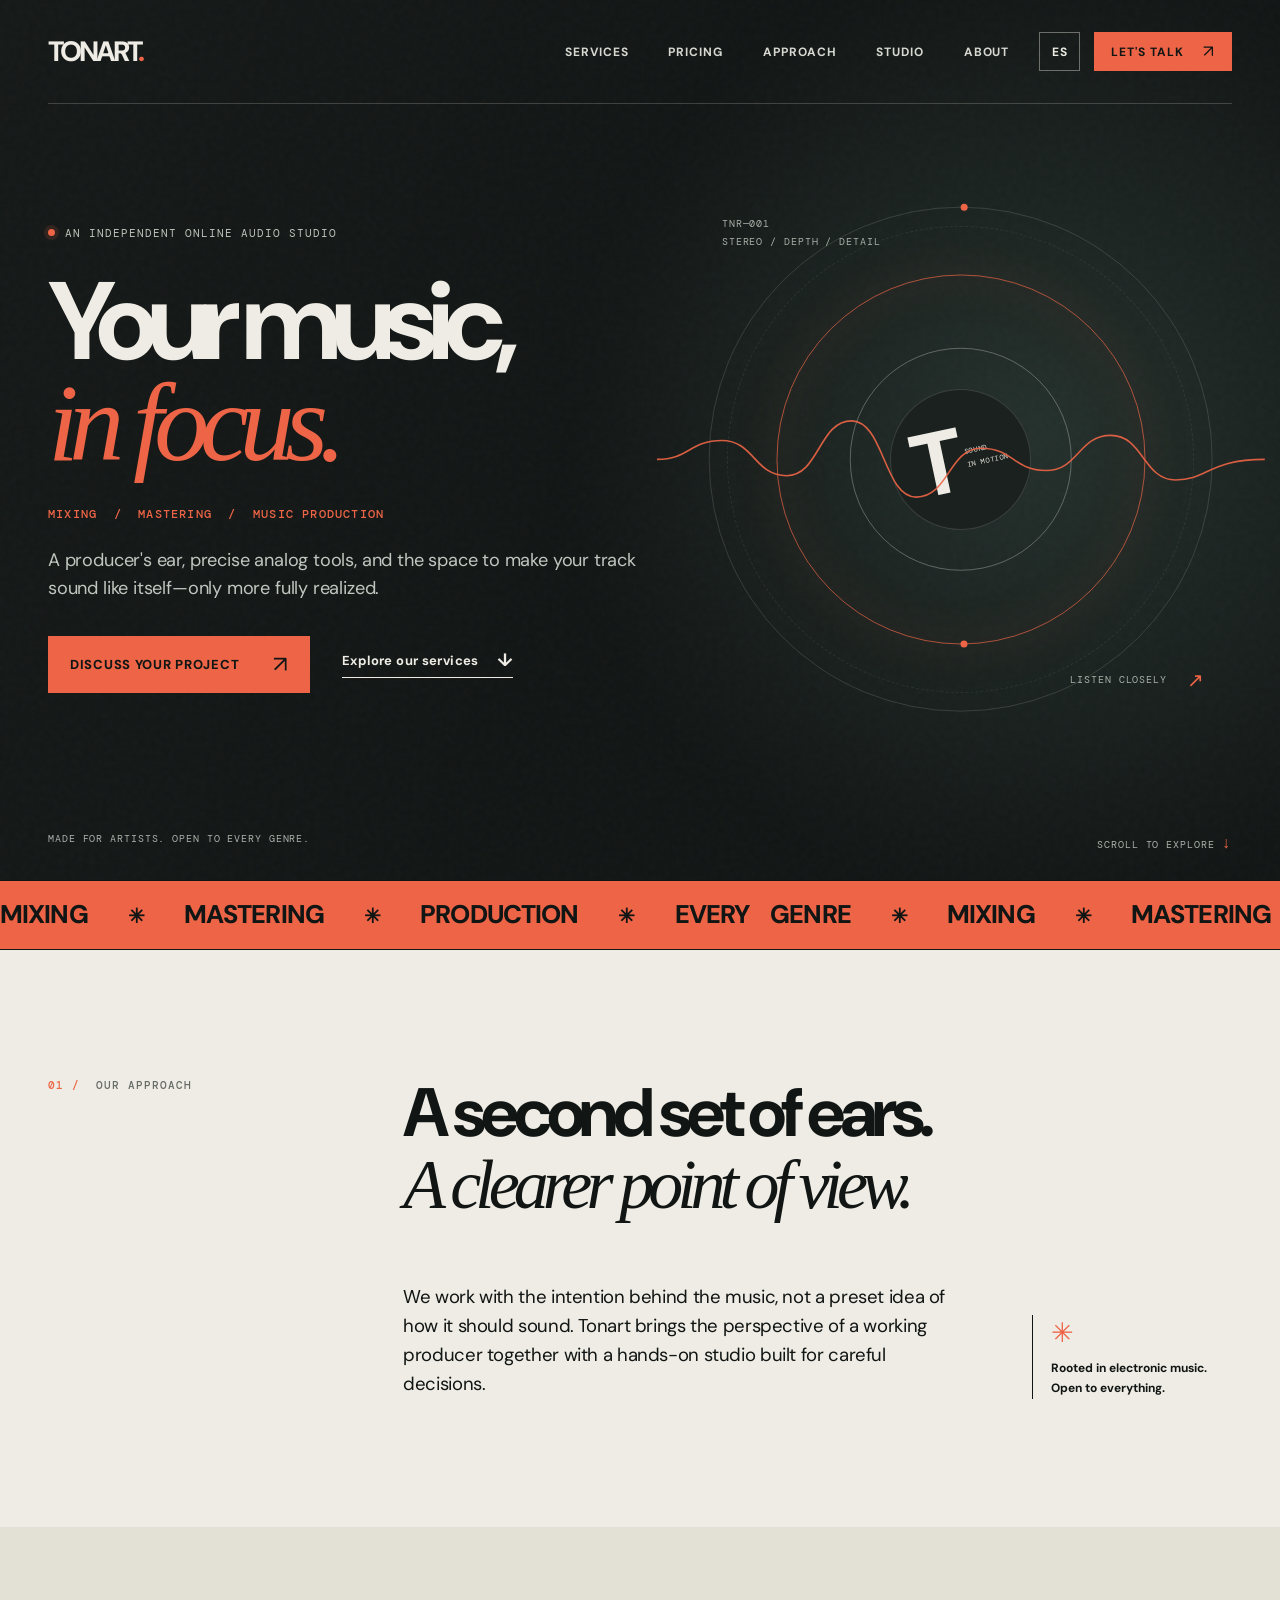
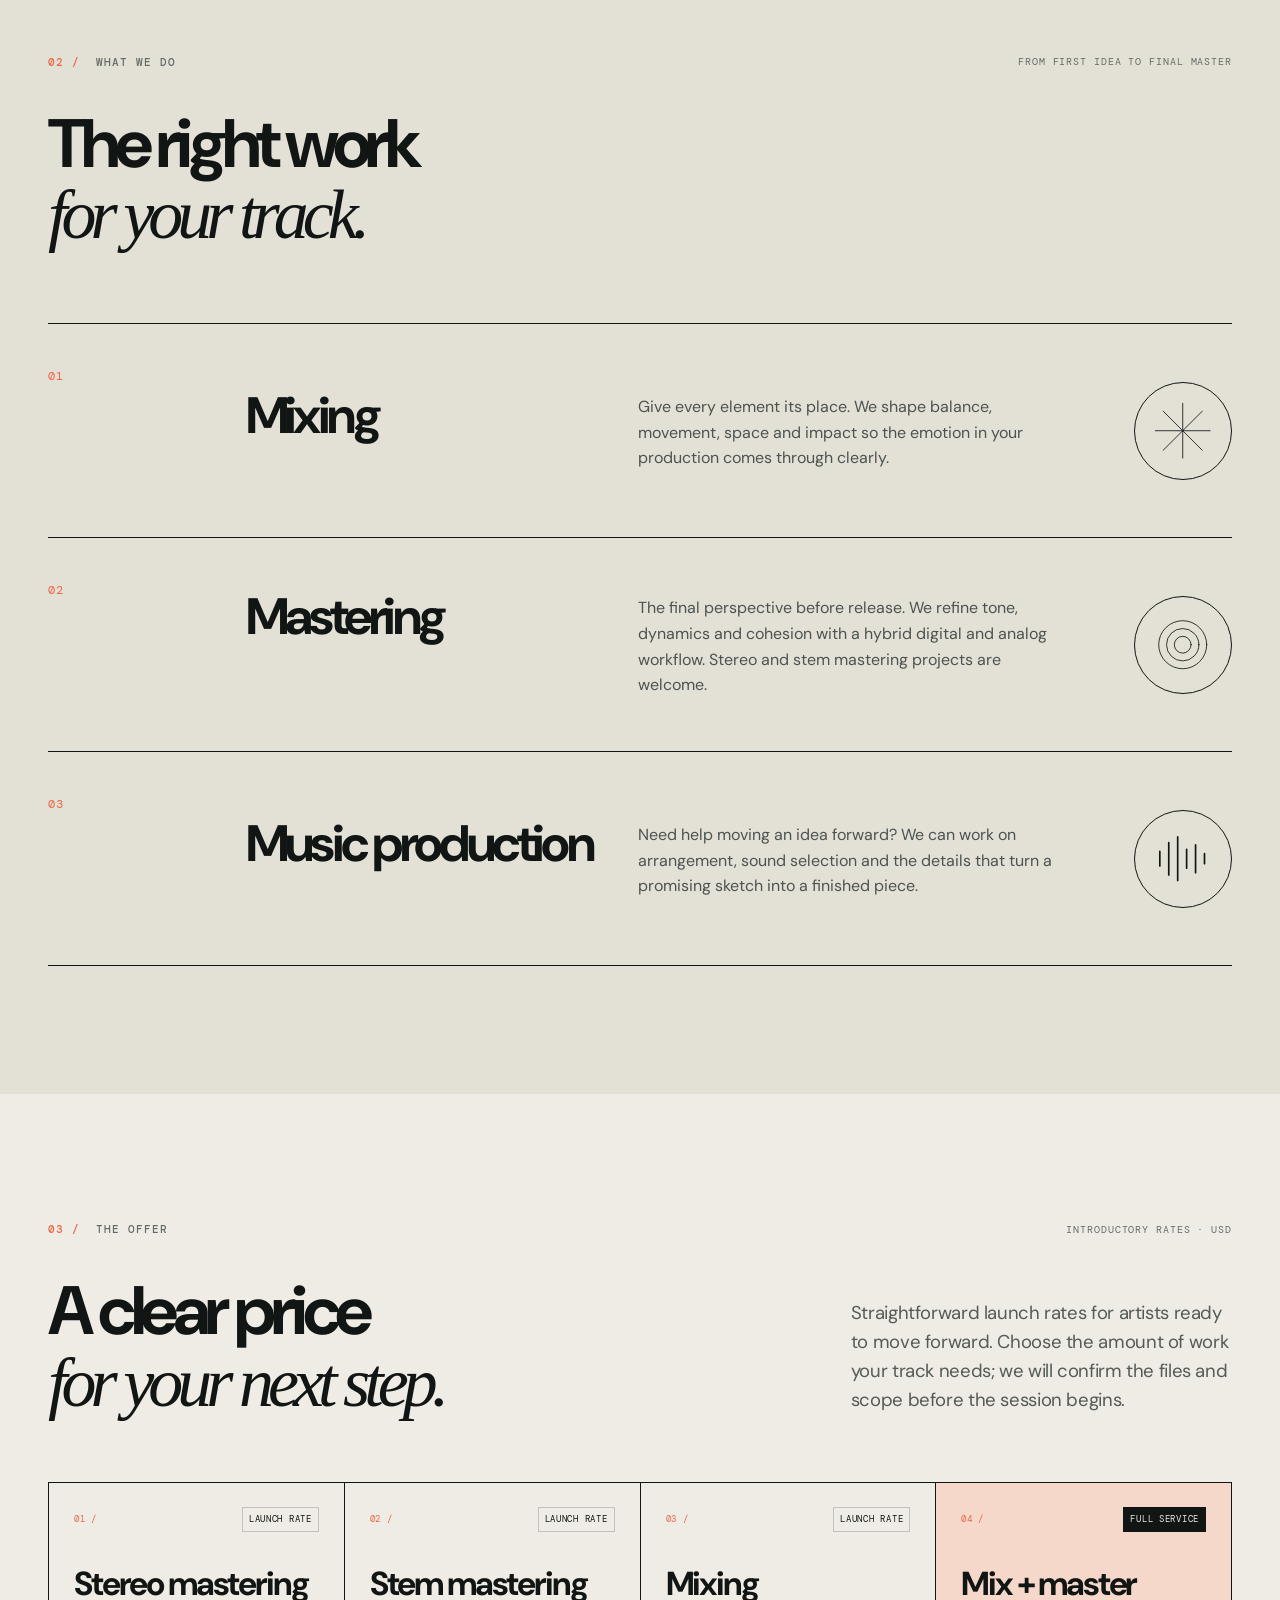
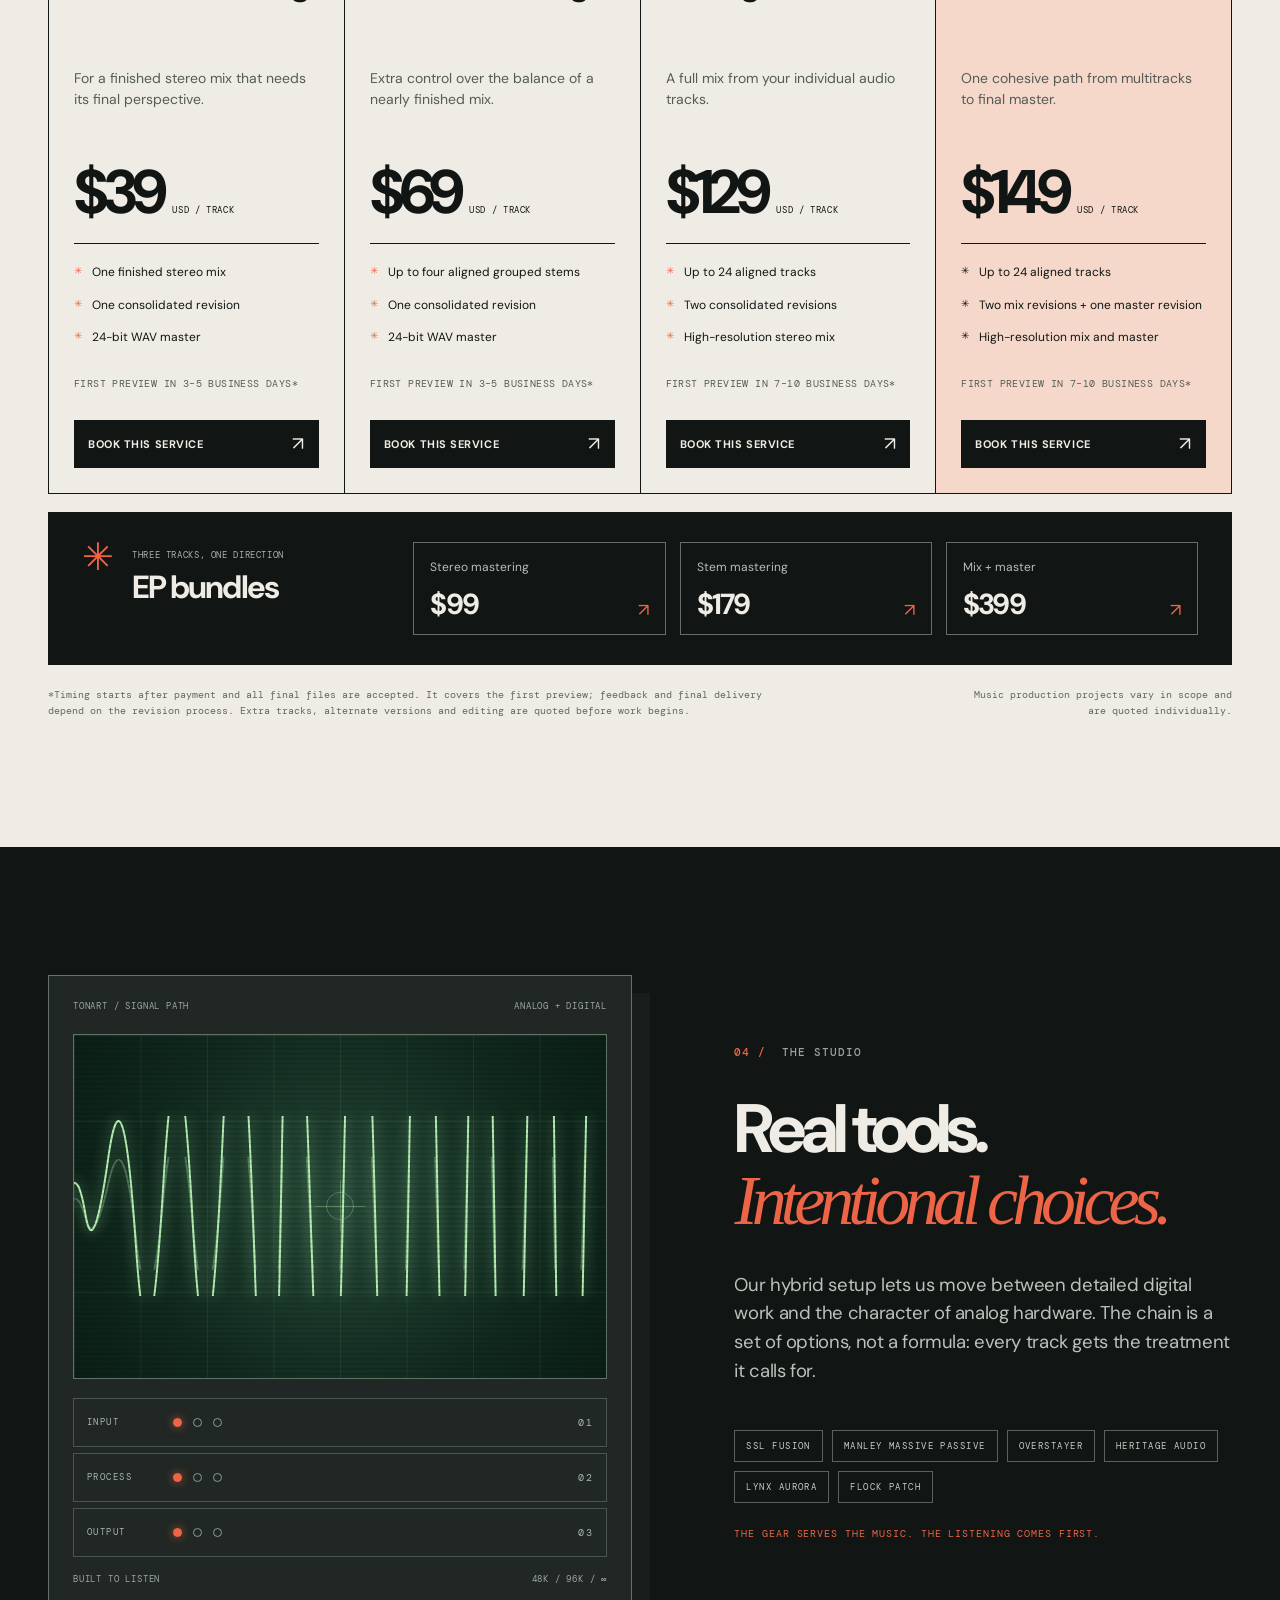
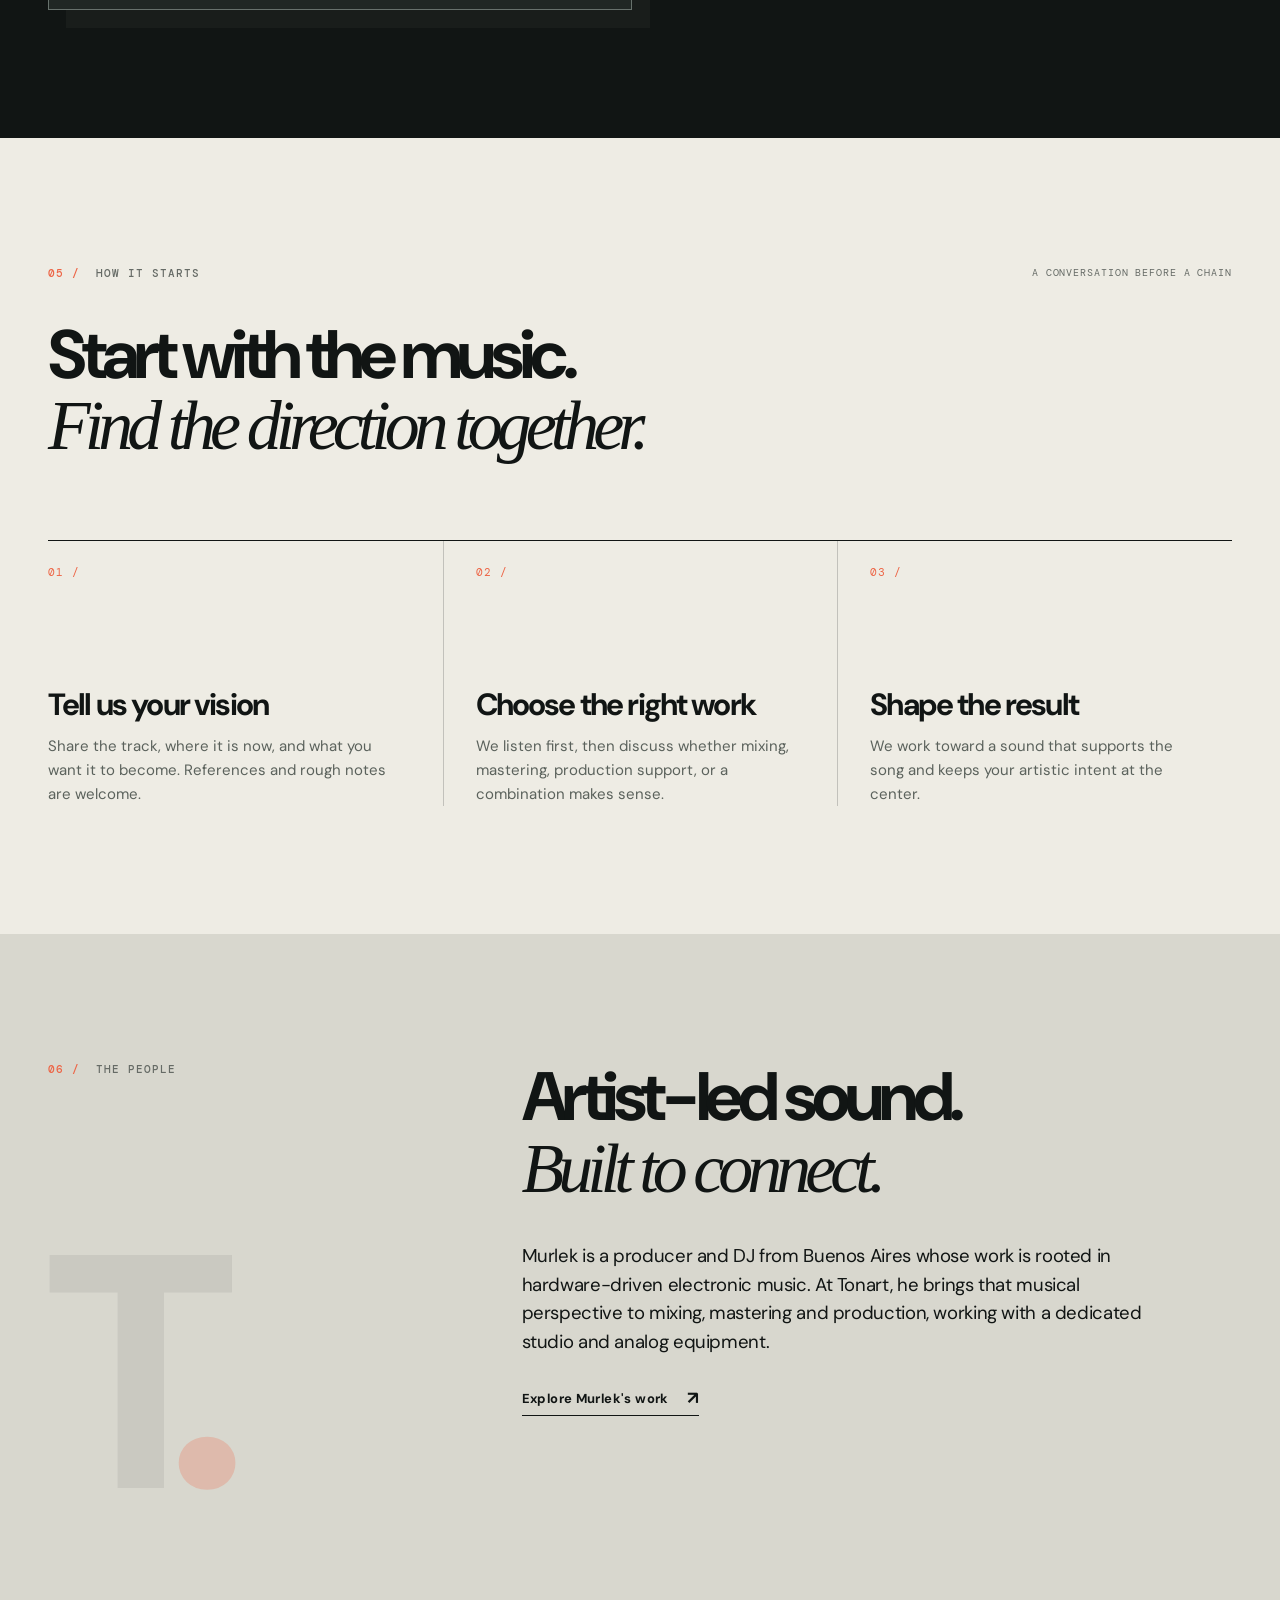
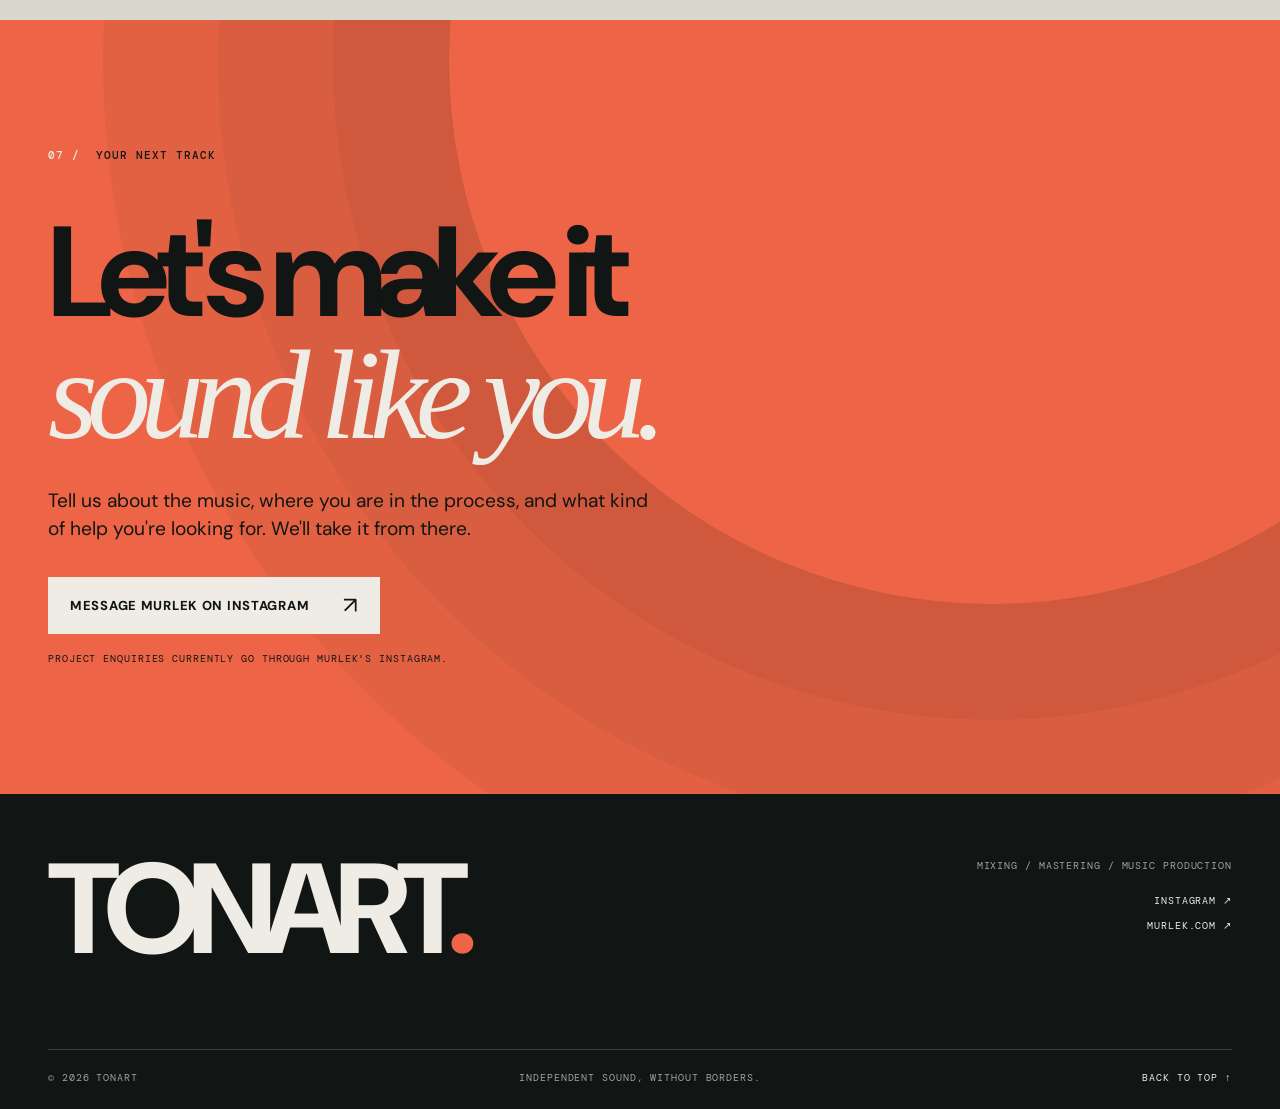
==== index.html @ 24a382a4 "Draft launch pricing and project booking flow" ====
<!doctype html>
<html lang="en">
  <head>
    <meta charset="utf-8" />
    <meta name="viewport" content="width=device-width, initial-scale=1" />
    <meta name="theme-color" content="#111514" />
    <meta name="description" content="Tonart is an online studio for mixing, mastering and music production. Artist-led listening, a carefully chosen analog signal chain, and room for every genre." />
    <meta property="og:type" content="website" />
    <meta property="og:title" content="Tonart — Mixing, Mastering & Music Production" />
    <meta property="og:description" content="An online studio for music in every form. Mixing, mastering and production with a producer's ear and real analog tools." />
    <meta property="og:image" content="https://0xsl0th.github.io/tonart/assets/tonart-social.png" />
    <meta property="og:url" content="https://0xsl0th.github.io/tonart/" />
    <meta name="twitter:card" content="summary_large_image" />
    <link rel="canonical" href="https://0xsl0th.github.io/tonart/" />
    <link rel="icon" type="image/svg+xml" href="assets/favicon.svg" />
    <link rel="stylesheet" href="styles.css" />
    <script src="app.js" defer></script>
    <title>Tonart — Mixing, Mastering & Music Production</title>
  </head>
  <body>
    <a class="skip-link" href="#main" data-i18n="skip">Skip to content</a>

    <header class="site-header" id="top">
      <div class="header-inner shell">
        <a class="wordmark" href="#top" aria-label="Tonart home">TONART<span class="wordmark-dot">.</span></a>
        <nav class="site-nav" id="site-nav" aria-label="Primary navigation">
          <a href="#services" data-i18n="navServices">Services</a>
          <a href="#pricing" data-i18n="navPricing">Pricing</a>
          <a href="#approach" data-i18n="navApproach">Approach</a>
          <a href="#studio" data-i18n="navStudio">Studio</a>
          <a href="#about" data-i18n="navAbout">About</a>
        </nav>
        <div class="header-actions">
          <button class="language-toggle" id="language-toggle" type="button" aria-label="Cambiar a español">ES</button>
          <a class="header-contact" href="#contact" data-i18n="navContact">Let's talk <span aria-hidden="true">↗</span></a>
          <button class="menu-toggle" id="menu-toggle" type="button" aria-expanded="false" aria-controls="site-nav" aria-label="Open menu">
            <span></span><span></span>
          </button>
        </div>
      </div>
    </header>

    <main id="main">
      <section class="hero" aria-labelledby="hero-title">
        <div class="hero-grain" aria-hidden="true"></div>
        <div class="shell hero-layout">
          <div class="hero-copy">
            <div class="eyebrow hero-eyebrow"><span class="pulse-dot"></span><span data-i18n="heroEyebrow">An independent online audio studio</span></div>
            <h1 id="hero-title"><span data-i18n="heroTitle1">Your music,</span><br /><em data-i18n="heroTitle2">in focus.</em></h1>
            <p class="hero-service-line" data-i18n="heroServiceLine">MIXING&nbsp; / &nbsp;MASTERING&nbsp; / &nbsp;MUSIC PRODUCTION</p>
            <p class="hero-lede" data-i18n="heroLede">A producer's ear, precise analog tools, and the space to make your track sound like itself—only more fully realized.</p>
            <div class="hero-buttons">
              <a class="button button-bright" href="#contact"><span data-i18n="heroCta">Discuss your project</span><span aria-hidden="true">↗</span></a>
              <a class="text-link light" href="#services"><span data-i18n="heroSecondary">Explore our services</span><span aria-hidden="true">↓</span></a>
            </div>
          </div>
          <div class="hero-art" aria-hidden="true">
            <div class="art-meta art-meta-top">TNR—001<br />STEREO / DEPTH / DETAIL</div>
            <div class="orbit orbit-outer"></div>
            <div class="orbit orbit-mid"></div>
            <div class="orbit orbit-inner"></div>
            <div class="art-center"><span class="art-monogram">T</span><span class="art-center-label">SOUND<br />IN MOTION</span></div>
            <svg class="wave-line" viewBox="0 0 600 190" preserveAspectRatio="none" role="presentation">
              <path d="M0 95 C32 95 32 73 64 73 S96 114 128 114 S160 50 192 50 S224 139 256 139 S288 82 320 82 S352 108 384 108 S416 67 448 67 S480 119 512 119 S544 95 600 95" />
            </svg>
            <div class="art-meta art-meta-bottom">LISTEN CLOSELY <span>↗</span></div>
          </div>
        </div>
        <div class="hero-bottom shell"><span data-i18n="heroBottomLeft">Made for artists. Open to every genre.</span><span>SCROLL TO EXPLORE <span aria-hidden="true">↓</span></span></div>
      </section>

      <div class="service-ribbon" aria-label="Mixing, mastering and music production">
        <div class="ribbon-track" aria-hidden="true">MIXING <span>✳</span> MASTERING <span>✳</span> PRODUCTION <span>✳</span> EVERY GENRE <span>✳</span> MIXING <span>✳</span> MASTERING <span>✳</span> PRODUCTION <span>✳</span> EVERY GENRE <span>✳</span></div>
      </div>

      <section class="intro section-pad" id="approach" aria-labelledby="intro-title">
        <div class="shell intro-grid">
          <div class="section-kicker"><span class="kicker-number">01 /</span> <span data-i18n="approachKicker">OUR APPROACH</span></div>
          <div>
            <h2 id="intro-title" class="section-heading" data-i18n-html="approachTitle">A second set of ears.<br /><em>A clearer point of view.</em></h2>
            <div class="intro-bottom">
              <p class="section-lede" data-i18n="approachText">We work with the intention behind the music, not a preset idea of how it should sound. Tonart brings the perspective of a working producer together with a hands-on studio built for careful decisions.</p>
              <div class="genre-note"><span class="asterisk">✳</span><p data-i18n="genreNote">Rooted in electronic music.<br />Open to everything.</p></div>
            </div>
          </div>
        </div>
      </section>

      <section class="services section-pad" id="services" aria-labelledby="services-title">
        <div class="shell">
          <div class="section-topline"><div class="section-kicker"><span class="kicker-number">02 /</span> <span data-i18n="servicesKicker">WHAT WE DO</span></div><span class="topline-side" data-i18n="servicesSide">FROM FIRST IDEA TO FINAL MASTER</span></div>
          <h2 id="services-title" class="section-heading" data-i18n-html="servicesTitle">The right work<br /><em>for your track.</em></h2>
          <div class="service-list">
            <article class="service-item">
              <div class="service-index">01</div>
              <div class="service-body"><h3 data-i18n="mixTitle">Mixing</h3><p data-i18n="mixText">Give every element its place. We shape balance, movement, space and impact so the emotion in your production comes through clearly.</p></div>
              <div class="service-mark" aria-hidden="true"><svg viewBox="0 0 110 110"><path d="M6 55h98M55 6v98M20 20l70 70M90 20 20 90"/></svg></div>
            </article>
            <article class="service-item">
              <div class="service-index">02</div>
              <div class="service-body"><h3 data-i18n="masterTitle">Mastering</h3><p data-i18n="masterText">The final perspective before release. We refine tone, dynamics and cohesion with a hybrid digital and analog workflow. Stereo and stem mastering projects are welcome.</p></div>
              <div class="service-mark service-mark-circles" aria-hidden="true"><svg viewBox="0 0 110 110"><circle cx="55" cy="55" r="43"/><circle cx="55" cy="55" r="29"/><circle cx="55" cy="55" r="15"/></svg></div>
            </article>
            <article class="service-item">
              <div class="service-index">03</div>
              <div class="service-body"><h3 data-i18n="productionTitle">Music production</h3><p data-i18n="productionText">Need help moving an idea forward? We can work on arrangement, sound selection and the details that turn a promising sketch into a finished piece.</p></div>
              <div class="service-mark service-mark-bars" aria-hidden="true"><svg viewBox="0 0 110 110"><path d="M14 68V42m16 42V26m16 68V16m16 56V38m16 42V30m16 34V46"/></svg></div>
            </article>
          </div>
        </div>
      </section>

      <section class="pricing section-pad" id="pricing" aria-labelledby="pricing-title">
        <div class="shell">
          <div class="section-topline"><div class="section-kicker"><span class="kicker-number">03 /</span> <span data-i18n="pricingKicker">THE OFFER</span></div><span class="topline-side" data-i18n="pricingSide">INTRODUCTORY RATES · USD</span></div>
          <div class="pricing-intro">
            <h2 id="pricing-title" class="section-heading" data-i18n-html="pricingTitle">A clear price<br /><em>for your next step.</em></h2>
            <p class="section-lede" data-i18n="pricingLede">Straightforward launch rates for artists ready to move forward. Choose the amount of work your track needs; we will confirm the files and scope before the session begins.</p>
          </div>
          <div class="price-grid">
            <article class="price-card">
              <div class="price-card-top"><span class="price-index">01 /</span><span class="price-tag" data-i18n="pricingLaunch">LAUNCH RATE</span></div>
              <h3 data-i18n="priceStereoTitle">Stereo mastering</h3>
              <p class="price-description" data-i18n="priceStereoDesc">For a finished stereo mix that needs its final perspective.</p>
              <div class="price-amount"><span>$39</span><small data-i18n="pricingPerTrack">USD / TRACK</small></div>
              <ul><li data-i18n="priceStereoItem1">One finished stereo mix</li><li data-i18n="priceStereoItem2">One consolidated revision</li><li data-i18n="priceStereoItem3">24-bit WAV master</li></ul>
              <p class="price-timing" data-i18n="pricingMasterTiming">First preview in 3–5 business days*</p>
              <a class="price-button" href="booking.html?service=stereo"><span data-i18n="pricingBook">Book this service</span><span aria-hidden="true">↗</span></a>
            </article>
            <article class="price-card">
              <div class="price-card-top"><span class="price-index">02 /</span><span class="price-tag" data-i18n="pricingLaunch">LAUNCH RATE</span></div>
              <h3 data-i18n="priceStemTitle">Stem mastering</h3>
              <p class="price-description" data-i18n="priceStemDesc">Extra control over the balance of a nearly finished mix.</p>
              <div class="price-amount"><span>$69</span><small data-i18n="pricingPerTrack">USD / TRACK</small></div>
              <ul><li data-i18n="priceStemItem1">Up to four aligned grouped stems</li><li data-i18n="priceStemItem2">One consolidated revision</li><li data-i18n="priceStemItem3">24-bit WAV master</li></ul>
              <p class="price-timing" data-i18n="pricingMasterTiming">First preview in 3–5 business days*</p>
              <a class="price-button" href="booking.html?service=stem"><span data-i18n="pricingBook">Book this service</span><span aria-hidden="true">↗</span></a>
            </article>
            <article class="price-card">
              <div class="price-card-top"><span class="price-index">03 /</span><span class="price-tag" data-i18n="pricingLaunch">LAUNCH RATE</span></div>
              <h3 data-i18n="priceMixTitle">Mixing</h3>
              <p class="price-description" data-i18n="priceMixDesc">A full mix from your individual audio tracks.</p>
              <div class="price-amount"><span>$129</span><small data-i18n="pricingPerTrack">USD / TRACK</small></div>
              <ul><li data-i18n="priceMixItem1">Up to 24 aligned tracks</li><li data-i18n="priceMixItem2">Two consolidated revisions</li><li data-i18n="priceMixItem3">High-resolution stereo mix</li></ul>
              <p class="price-timing" data-i18n="pricingMixTiming">First preview in 7–10 business days*</p>
              <a class="price-button" href="booking.html?service=mix"><span data-i18n="pricingBook">Book this service</span><span aria-hidden="true">↗</span></a>
            </article>
            <article class="price-card price-card-featured">
              <div class="price-card-top"><span class="price-index">04 /</span><span class="price-tag" data-i18n="pricingMostComplete">FULL SERVICE</span></div>
              <h3 data-i18n="priceMixMasterTitle">Mix + master</h3>
              <p class="price-description" data-i18n="priceMixMasterDesc">One cohesive path from multitracks to final master.</p>
              <div class="price-amount"><span>$149</span><small data-i18n="pricingPerTrack">USD / TRACK</small></div>
              <ul><li data-i18n="priceMixMasterItem1">Up to 24 aligned tracks</li><li data-i18n="priceMixMasterItem2">Two mix revisions + one master revision</li><li data-i18n="priceMixMasterItem3">High-resolution mix and master</li></ul>
              <p class="price-timing" data-i18n="pricingMixTiming">First preview in 7–10 business days*</p>
              <a class="price-button" href="booking.html?service=mixmaster"><span data-i18n="pricingBook">Book this service</span><span aria-hidden="true">↗</span></a>
            </article>
          </div>
          <div class="bundle-panel">
            <div class="bundle-heading"><span class="bundle-symbol" aria-hidden="true">✳</span><div><span class="bundle-overline" data-i18n="bundleOverline">THREE TRACKS, ONE DIRECTION</span><h3 data-i18n="bundleTitle">EP bundles</h3></div></div>
            <div class="bundle-options">
              <a href="booking.html?service=ep-stereo"><span data-i18n="bundleStereo">Stereo mastering</span><strong>$99</strong><span aria-hidden="true">↗</span></a>
              <a href="booking.html?service=ep-stem"><span data-i18n="bundleStem">Stem mastering</span><strong>$179</strong><span aria-hidden="true">↗</span></a>
              <a href="booking.html?service=ep-mixmaster"><span data-i18n="bundleMixMaster">Mix + master</span><strong>$399</strong><span aria-hidden="true">↗</span></a>
            </div>
          </div>
          <div class="pricing-footnotes"><p data-i18n="pricingFinePrint">*Timing starts after payment and all final files are accepted. It covers the first preview; feedback and final delivery depend on the revision process. Extra tracks, alternate versions and editing are quoted before work begins.</p><p data-i18n="pricingProductionNote">Music production projects vary in scope and are quoted individually.</p></div>
        </div>
      </section>

      <section class="studio section-pad" id="studio" aria-labelledby="studio-title">
        <div class="shell studio-grid">
          <div class="studio-visual" aria-hidden="true">
            <div class="visual-top"><span>TONART / SIGNAL PATH</span><span>ANALOG + DIGITAL</span></div>
            <div class="signal-display">
              <div class="signal-display-lines"></div>
              <div class="signal-wave signal-wave-a"></div>
              <div class="signal-wave signal-wave-b"></div>
              <div class="signal-crosshair"></div>
            </div>
            <div class="module-stack"><div><span>INPUT</span><i></i><i></i><i></i><b>01</b></div><div><span>PROCESS</span><i></i><i></i><i></i><b>02</b></div><div><span>OUTPUT</span><i></i><i></i><i></i><b>03</b></div></div>
            <div class="visual-bottom"><span>BUILT TO LISTEN</span><span>48K / 96K / ∞</span></div>
          </div>
          <div class="studio-copy">
            <div class="section-kicker"><span class="kicker-number">04 /</span> <span data-i18n="studioKicker">THE STUDIO</span></div>
            <h2 id="studio-title" class="section-heading" data-i18n-html="studioTitle">Real tools.<br /><em>Intentional choices.</em></h2>
            <p class="section-lede" data-i18n="studioText">Our hybrid setup lets us move between detailed digital work and the character of analog hardware. The chain is a set of options, not a formula: every track gets the treatment it calls for.</p>
            <div class="gear-list" aria-label="Studio equipment"><span>SSL FUSION</span><span>MANLEY MASSIVE PASSIVE</span><span>OVERSTAYER</span><span>HERITAGE AUDIO</span><span>LYNX AURORA</span><span>FLOCK PATCH</span></div>
            <p class="studio-footnote" data-i18n="studioFootnote">The gear serves the music. The listening comes first.</p>
          </div>
        </div>
      </section>

      <section class="process section-pad" aria-labelledby="process-title">
        <div class="shell">
          <div class="section-topline"><div class="section-kicker"><span class="kicker-number">05 /</span> <span data-i18n="processKicker">HOW IT STARTS</span></div><span class="topline-side" data-i18n="processSide">A CONVERSATION BEFORE A CHAIN</span></div>
          <h2 id="process-title" class="section-heading" data-i18n-html="processTitle">Start with the music.<br /><em>Find the direction together.</em></h2>
          <div class="process-grid">
            <div class="process-step"><span class="step-number">01 /</span><h3 data-i18n="step1Title">Tell us your vision</h3><p data-i18n="step1Text">Share the track, where it is now, and what you want it to become. References and rough notes are welcome.</p></div>
            <div class="process-step"><span class="step-number">02 /</span><h3 data-i18n="step2Title">Choose the right work</h3><p data-i18n="step2Text">We listen first, then discuss whether mixing, mastering, production support, or a combination makes sense.</p></div>
            <div class="process-step"><span class="step-number">03 /</span><h3 data-i18n="step3Title">Shape the result</h3><p data-i18n="step3Text">We work toward a sound that supports the song and keeps your artistic intent at the center.</p></div>
          </div>
        </div>
      </section>

      <section class="about section-pad" id="about" aria-labelledby="about-title">
        <div class="shell about-grid">
          <div class="about-label"><div class="section-kicker"><span class="kicker-number">06 /</span> <span data-i18n="aboutKicker">THE PEOPLE</span></div><div class="about-monogram" aria-hidden="true">T<span>.</span></div></div>
          <div class="about-copy"><h2 id="about-title" class="section-heading" data-i18n-html="aboutTitle">Artist-led sound.<br /><em>Built to connect.</em></h2><p class="section-lede" data-i18n="aboutText">Murlek is a producer and DJ from Buenos Aires whose work is rooted in hardware-driven electronic music. At Tonart, he brings that musical perspective to mixing, mastering and production, working with a dedicated studio and analog equipment.</p><a class="text-link dark" href="https://www.murlek.com/" target="_blank" rel="noopener noreferrer"><span data-i18n="aboutLink">Explore Murlek's work</span><span aria-hidden="true">↗</span></a></div>
        </div>
      </section>

      <section class="contact section-pad" id="contact" aria-labelledby="contact-title">
        <div class="contact-rings" aria-hidden="true"></div>
        <!-- TODO: Replace this temporary Instagram contact with the dedicated Tonart email once supplied. -->
        <div class="shell contact-content"><div class="section-kicker"><span class="kicker-number">07 /</span> <span data-i18n="contactKicker">YOUR NEXT TRACK</span></div><h2 id="contact-title" data-i18n-html="contactTitle">Let's make it<br /><em>sound like you.</em></h2><p data-i18n="contactText">Tell us about the music, where you are in the process, and what kind of help you're looking for. We'll take it from there.</p><a class="button button-light" href="https://www.instagram.com/murlek.mrlk/" target="_blank" rel="noopener noreferrer"><span data-i18n="contactCta">Message Murlek on Instagram</span><span aria-hidden="true">↗</span></a><span class="contact-note" data-i18n="contactNote">Project enquiries currently go through Murlek's Instagram.</span></div>
      </section>
    </main>

    <footer class="site-footer"><div class="shell footer-top"><a class="footer-wordmark" href="#top">TONART<span>.</span></a><div class="footer-right"><p data-i18n="footerTagline">MIXING / MASTERING / MUSIC PRODUCTION</p><a href="https://www.instagram.com/murlek.mrlk/" target="_blank" rel="noopener noreferrer">INSTAGRAM ↗</a><a href="https://www.murlek.com/" target="_blank" rel="noopener noreferrer">MURLEK.COM ↗</a></div></div><div class="shell footer-bottom"><span>© <span id="year">2026</span> TONART</span><span data-i18n="footerBottom">Independent sound, without borders.</span><a href="#top" data-i18n="backTop">BACK TO TOP ↑</a></div></footer>
  </body>
</html>
---- styles.css ----
@import url('https://fonts.googleapis.com/css2?family=DM+Mono:wght@400;500&family=DM+Sans:opsz,wght@9..40,400;9..40,500;9..40,600;9..40,700;9..40,800&display=swap');

:root {
  color-scheme: light;
  --ink: #111514;
  --ink-soft: #1a211f;
  --paper: #eeece4;
  --paper-deep: #e3e0d6;
  --orange: #ed6546;
  --orange-soft: #f27758;
  --muted: #666b66;
  --line: rgba(17, 21, 20, .2);
  --line-light: rgba(238, 236, 228, .2);
  --sans: 'DM Sans', Arial, Helvetica, sans-serif;
  --mono: 'DM Mono', 'SFMono-Regular', Consolas, monospace;
}

*, *::before, *::after { box-sizing: border-box; }
html { scroll-behavior: smooth; }
body { margin: 0; min-width: 320px; background: var(--paper); color: var(--ink); font-family: var(--sans); -webkit-font-smoothing: antialiased; }
body, button, a { -webkit-tap-highlight-color: transparent; }
button, a { touch-action: manipulation; }
button { font: inherit; }
a { color: inherit; text-decoration: none; }
button:focus-visible, a:focus-visible { outline: 2px solid var(--orange); outline-offset: 5px; }
::selection { background: var(--orange); color: var(--ink); }
.shell { width: min(100% - 96px, 1440px); margin-inline: auto; }
.section-pad { padding-block: clamp(94px, 10vw, 160px); }
.skip-link { position: fixed; z-index: 100; left: 20px; top: -100px; padding: 12px 16px; background: var(--orange); color: var(--ink); font-weight: 700; }
.skip-link:focus { top: 18px; }

/* Header */
.site-header { position: absolute; z-index: 30; inset: 0 0 auto; color: var(--paper); }
.header-inner { min-height: 104px; display: flex; align-items: center; justify-content: space-between; gap: 30px; border-bottom: 1px solid var(--line-light); }
.wordmark, .footer-wordmark { font-size: 28px; line-height: 1; letter-spacing: -.105em; font-weight: 800; white-space: nowrap; }
.wordmark-dot, .footer-wordmark span { color: var(--orange); }
.site-nav { display: flex; align-items: center; gap: clamp(22px, 3.1vw, 52px); margin-left: auto; }
.site-nav a, .header-contact, .language-toggle { font-size: 12px; font-weight: 700; letter-spacing: .08em; text-transform: uppercase; }
.site-nav a { color: #d6d8d1; transition: color .2s ease; }
.site-nav a:hover { color: var(--orange); }
.header-actions { display: flex; align-items: center; gap: 14px; }
.language-toggle { min-width: 41px; height: 39px; display: grid; place-items: center; color: var(--paper); border: 1px solid rgba(238,236,228,.4); background: transparent; cursor: pointer; transition: background .2s ease, color .2s ease; }
.language-toggle:hover { background: var(--paper); color: var(--ink); }
.header-contact { min-height: 39px; display: inline-flex; gap: 19px; align-items: center; padding: 0 17px; background: var(--orange); color: var(--ink); transition: background .2s ease, transform .2s ease; white-space: nowrap; }
.header-contact:hover { background: var(--paper); transform: translateY(-2px); }
.header-contact span { font-size: 17px; font-weight: 400; line-height: 1; }
.menu-toggle { display: none; }

/* Hero */
.hero { position: relative; isolation: isolate; overflow: hidden; min-height: min(880px, 100svh); background: var(--ink); color: var(--paper); }
.hero::before { content: ''; position: absolute; z-index: -1; inset: 0; background: radial-gradient(circle at 81% 49%, #24302c 0, transparent 42%), linear-gradient(110deg, rgba(255,255,255,.015), transparent 52%); }
.hero-grain { position: absolute; z-index: -1; inset: 0; opacity: .28; background-image: url("data:image/svg+xml,%3Csvg viewBox='0 0 180 180' xmlns='http://www.w3.org/2000/svg'%3E%3Cfilter id='n'%3E%3CfeTurbulence type='fractalNoise' baseFrequency='.8' numOctaves='3' stitchTiles='stitch'/%3E%3C/filter%3E%3Crect width='100%25' height='100%25' filter='url(%23n)' opacity='.1'/%3E%3C/svg%3E"); pointer-events: none; }
.hero-layout { min-height: min(880px, 100svh); display: grid; grid-template-columns: minmax(0, 1fr) minmax(370px, .9fr); align-items: center; gap: 3vw; padding-top: 126px; padding-bottom: 87px; }
.hero-copy { position: relative; z-index: 3; padding-block: 65px; }
.eyebrow, .section-kicker, .topline-side, .hero-service-line, .hero-bottom, .art-meta, .visual-top, .visual-bottom, .module-stack, .gear-list, .studio-footnote, .service-index, .step-number, .contact-note, .footer-right, .footer-bottom { font-family: var(--mono); text-transform: uppercase; letter-spacing: .09em; }
.hero-eyebrow { display: flex; align-items: center; gap: 10px; margin-bottom: 31px; color: #bec3bb; font-size: 11px; }
.pulse-dot { width: 7px; height: 7px; border-radius: 50%; background: var(--orange); box-shadow: 0 0 0 4px rgba(237,101,70,.13); }
h1, h2, h3, p { margin-top: 0; }
.hero h1 { max-width: 920px; margin-bottom: 32px; font-size: clamp(77px, 8.6vw, 150px); font-weight: 700; line-height: .92; letter-spacing: -.09em; white-space: nowrap; }
.hero h1 em, .section-heading em, .contact h2 em { font-weight: 400; font-family: Georgia, 'Times New Roman', serif; letter-spacing: -.085em; }
.hero h1 em { color: var(--orange); }
.hero-service-line { margin-bottom: 24px; color: var(--orange); font-size: 12px; font-weight: 500; letter-spacing: .1em; }
.hero-lede { max-width: 600px; margin-bottom: 34px; color: #c1c6c0; font-size: clamp(16px, 1.42vw, 21px); line-height: 1.55; letter-spacing: -.01em; }
.hero-buttons { display: flex; align-items: center; flex-wrap: wrap; gap: 26px 32px; }
.button { display: inline-flex; min-height: 57px; align-items: center; justify-content: space-between; gap: 34px; padding: 0 22px; font-size: 13px; font-weight: 800; letter-spacing: .055em; text-transform: uppercase; transition: background .22s ease, transform .22s ease, color .22s ease; }
.button span:last-child { font-size: 23px; font-weight: 400; line-height: 1; }
.button:hover { transform: translateY(-3px); }
.button-bright { color: var(--ink); background: var(--orange); }
.button-bright:hover { background: var(--paper); }
.text-link { display: inline-flex; align-items: center; gap: 18px; padding-bottom: 8px; border-bottom: 1px solid currentColor; font-size: 13px; font-weight: 700; letter-spacing: .03em; transition: gap .2s ease, color .2s ease; }
.text-link:hover { gap: 24px; color: var(--orange); }
.text-link.light { color: var(--paper); }
.text-link.dark { color: var(--ink); }
.text-link span:last-child { font-size: 18px; line-height: 1; }
.hero-art { position: relative; width: 100%; max-width: 650px; aspect-ratio: 1; justify-self: end; }
.hero-art::before { content: ''; position: absolute; inset: 7%; border: 1px dashed rgba(238,236,228,.08); border-radius: 50%; }
.orbit { position: absolute; top: 50%; left: 50%; border: 1px solid rgba(238,236,228,.18); border-radius: 50%; transform: translate(-50%, -50%); }
.orbit-outer { width: 93%; aspect-ratio: 1; border-color: rgba(238,236,228,.14); }
.orbit-mid { width: 68%; aspect-ratio: 1; border-color: rgba(237,101,70,.7); box-shadow: 0 0 60px rgba(237,101,70,.06), inset 0 0 60px rgba(237,101,70,.06); }
.orbit-inner { width: 41%; aspect-ratio: 1; border-color: rgba(238,236,228,.31); }
.orbit-outer::before, .orbit-mid::before { content: ''; position: absolute; width: 7px; height: 7px; background: var(--orange); border-radius: 50%; left: 50%; top: -4px; }
.orbit-mid::before { top: auto; bottom: -4px; }
.art-center { position: absolute; inset: 37%; display: flex; align-items: center; justify-content: center; gap: 12px; border: 1px solid rgba(238,236,228,.15); background: var(--ink-soft); border-radius: 50%; transform: rotate(-12deg); }
.art-monogram { font-size: clamp(50px, 7vw, 110px); line-height: 1; font-weight: 800; letter-spacing: -.1em; }
.art-center-label { font-family: var(--mono); font-size: 7px; line-height: 1.8; letter-spacing: .1em; }
.wave-line { position: absolute; z-index: 2; inset: 35% -6% auto; width: 112%; height: 30%; overflow: visible; opacity: .9; }
.wave-line path { fill: none; stroke: var(--orange); stroke-width: 1.6; vector-effect: non-scaling-stroke; }
.art-meta { position: absolute; z-index: 2; color: #a7b0a8; font-size: 10px; line-height: 1.8; }
.art-meta-top { top: 5%; left: 6%; }
.art-meta-bottom { bottom: 6%; right: 5%; display: flex; align-items: center; gap: 20px; }
.art-meta-bottom span { color: var(--orange); font-size: 20px; }
.hero-bottom { position: absolute; left: 50%; bottom: 27px; display: flex; justify-content: space-between; gap: 20px; transform: translateX(-50%); color: #aab2ab; font-size: 10px; }
.hero-bottom span:last-child span { color: var(--orange); font-size: 16px; }
.service-ribbon { overflow: hidden; background: var(--orange); color: var(--ink); border-top: 1px solid var(--ink); border-bottom: 1px solid var(--ink); }
.ribbon-track { width: max-content; padding: 17px 0 18px; font-size: clamp(19px, 2vw, 28px); font-weight: 800; letter-spacing: -.035em; word-spacing: 16px; animation: ribbon 32s linear infinite; }
.ribbon-track span { display: inline-block; padding-inline: 19px; font-size: .78em; }
@keyframes ribbon { to { transform: translateX(-50%); } }

/* Shared editorial sections */
.section-kicker { color: var(--muted); font-size: 11px; font-weight: 500; }
.kicker-number { margin-right: 8px; color: var(--orange); }
.section-heading { margin: 0; font-size: clamp(50px, 5.35vw, 87px); font-weight: 700; line-height: 1.03; letter-spacing: -.075em; }
.section-heading em { font-size: 1.02em; }
.section-lede { max-width: 650px; margin-bottom: 0; font-size: clamp(17px, 1.45vw, 21px); line-height: 1.55; letter-spacing: -.02em; }
.section-topline { display: flex; justify-content: space-between; align-items: center; gap: 20px; margin-bottom: 40px; }
.topline-side { color: var(--muted); font-size: 10px; }

/* Intro */
.intro { background: var(--paper); }
.intro-grid { display: grid; grid-template-columns: 25% 1fr; gap: 5%; }
.intro .section-heading { max-width: 1000px; }
.intro-bottom { display: grid; grid-template-columns: minmax(0, 1fr) 200px; align-items: end; gap: 9%; margin-top: 63px; }
.intro .section-lede { max-width: 695px; }
.genre-note { align-self: end; padding-left: 18px; border-left: 1px solid var(--ink); }
.genre-note .asterisk { color: var(--orange); font-size: 27px; }
.genre-note p { margin: 8px 0 0; font-size: 12px; font-weight: 700; line-height: 1.7; }

/* Services */
.services { background: var(--paper-deep); }
.services .section-heading { margin-bottom: 72px; }
.service-list { border-top: 1px solid var(--ink); }
.service-item { min-height: 214px; display: grid; grid-template-columns: 15% minmax(0, 1fr) 120px; align-items: center; gap: 20px; padding: 34px 0; border-bottom: 1px solid var(--ink); transition: padding .25s ease, background .25s ease; }
.service-item:hover { padding-inline: 16px; background: rgba(238,236,228,.48); }
.service-index { align-self: start; padding-top: 10px; color: var(--orange); font-size: 12px; }
.service-body { display: grid; grid-template-columns: minmax(180px, .8fr) minmax(220px, 1fr); align-items: start; gap: 30px; }
.service-body h3 { margin: 0; font-size: clamp(42px, 4vw, 68px); line-height: 1; font-weight: 700; letter-spacing: -.07em; }
.service-body p { max-width: 430px; margin: 4px 0 0; color: #4d534f; font-size: 16px; line-height: 1.6; }
.service-mark { justify-self: end; width: 98px; height: 98px; display: grid; place-items: center; border: 1px solid var(--ink); border-radius: 50%; transition: transform .35s ease, background .35s ease; }
.service-item:hover .service-mark { transform: rotate(24deg); background: var(--orange); }
.service-mark svg { width: 64%; fill: none; stroke: var(--ink); stroke-width: 1.5; stroke-linecap: round; }
.service-mark-bars svg { stroke-width: 3; }

/* Studio */
.studio { background: var(--ink); color: var(--paper); }
.studio-grid { display: grid; grid-template-columns: minmax(0, 1.08fr) minmax(0, .92fr); gap: clamp(50px, 8vw, 130px); align-items: center; }
.studio-visual { min-height: 610px; padding: 24px; border: 1px solid #67716c; background: #202724; box-shadow: 18px 18px 0 rgba(238,236,228,.035); }
.visual-top, .visual-bottom { display: flex; justify-content: space-between; color: #9da79e; font-size: 9px; }
.signal-display { position: relative; height: 345px; margin: 22px 0 19px; overflow: hidden; border: 1px solid #607266; background: radial-gradient(circle at 50% 50%, #264837, #10291e 64%, #0b1e16); }
.signal-display::after { content: ''; position: absolute; inset: 0; background: repeating-linear-gradient(0deg, transparent 0 3px, rgba(0,0,0,.13) 4px 5px); pointer-events: none; }
.signal-display-lines { position: absolute; inset: 0; opacity: .55; background-image: linear-gradient(to right, rgba(148,197,157,.18) 1px, transparent 1px), linear-gradient(to bottom, rgba(148,197,157,.18) 1px, transparent 1px); background-size: 12.5% 25%; }
.signal-wave { position: absolute; top: 50%; left: -5%; width: 110%; height: 180px; transform: translateY(-50%); background: no-repeat center / 100% 100%; filter: drop-shadow(0 0 7px rgba(175,240,175,.7)); }
.signal-wave-a { background-image: url("data:image/svg+xml,%3Csvg xmlns='http://www.w3.org/2000/svg' viewBox='0 0 600 180' preserveAspectRatio='none'%3E%3Cpath d='M0 90 Q18 90 25 72 T40 100 T63 42 T91 126 T119 73 T149 100 T180 22 T213 155 T240 67 T270 103 T304 51 T337 139 T370 80 T400 96 T430 68 T458 111 T490 77 T520 93 T550 84 T600 90' fill='none' stroke='%23b5f0b3' stroke-width='2'/%3E%3C/svg%3E"); }
.signal-wave-b { opacity: .32; transform: translateY(-46%) scaleY(.63); background-image: url("data:image/svg+xml,%3Csvg xmlns='http://www.w3.org/2000/svg' viewBox='0 0 600 180' preserveAspectRatio='none'%3E%3Cpath d='M0 90 Q18 90 25 72 T40 100 T63 42 T91 126 T119 73 T149 100 T180 22 T213 155 T240 67 T270 103 T304 51 T337 139 T370 80 T400 96 T430 68 T458 111 T490 77 T520 93 T550 84 T600 90' fill='none' stroke='%23b5f0b3' stroke-width='2'/%3E%3C/svg%3E"); }
.signal-crosshair { position: absolute; top: 50%; left: 50%; width: 28px; height: 28px; border: 1px solid rgba(181,240,179,.3); border-radius: 50%; transform: translate(-50%, -50%); }
.signal-crosshair::before, .signal-crosshair::after { content: ''; position: absolute; background: rgba(181,240,179,.3); }
.signal-crosshair::before { width: 50px; height: 1px; top: 13px; left: -12px; }
.signal-crosshair::after { height: 50px; width: 1px; left: 13px; top: -12px; }
.module-stack { display: grid; gap: 6px; }
.module-stack > div { display: flex; align-items: center; gap: 11px; height: 49px; padding: 0 13px; border: 1px solid #4a554d; color: #aab6aa; font-size: 9px; }
.module-stack span { width: 75px; }
.module-stack i { width: 9px; height: 9px; border: 1px solid #8d9e8d; border-radius: 50%; }
.module-stack i:nth-of-type(1) { background: var(--orange); border-color: var(--orange); box-shadow: 0 0 10px rgba(237,101,70,.7); }
.module-stack b { margin-left: auto; font-size: 10px; font-weight: 400; }
.visual-bottom { margin-top: 16px; }
.studio .section-kicker { margin-bottom: 35px; color: #9ca69c; }
.studio .section-heading { margin-bottom: 34px; }
.studio .section-heading em { color: var(--orange); }
.studio .section-lede { margin-bottom: 44px; color: #bbc2b9; }
.gear-list { display: flex; flex-wrap: wrap; gap: 9px; max-width: 600px; }
.gear-list span { padding: 9px 11px; border: 1px solid #59635c; color: #c8cec4; font-size: 9px; white-space: nowrap; }
.studio-footnote { margin: 24px 0 0; color: var(--orange); font-size: 10px; }

/* Process */
.process { background: var(--paper); }
.process .section-heading { margin-bottom: 78px; }
.process-grid { display: grid; grid-template-columns: repeat(3, minmax(0, 1fr)); border-top: 1px solid var(--ink); }
.process-step { min-height: 265px; display: flex; flex-direction: column; align-items: flex-start; padding: 24px 32px 0 0; }
.process-step + .process-step { padding-left: 32px; border-left: 1px solid var(--line); }
.step-number { color: var(--orange); font-size: 11px; }
.process-step h3 { margin: auto 0 13px; font-size: clamp(26px, 2.4vw, 36px); font-weight: 700; line-height: 1.05; letter-spacing: -.06em; }
.process-step p { max-width: 360px; margin: 0; color: #5b625c; font-size: 15px; line-height: 1.6; }

/* About */
.about { background: #d8d7ce; }
.about-grid { display: grid; grid-template-columns: 35% 1fr; gap: 5%; }
.about-label { display: flex; min-height: 430px; flex-direction: column; justify-content: space-between; }
.about-monogram { font-size: clamp(200px, 26vw, 390px); font-weight: 800; line-height: .7; letter-spacing: -.15em; color: rgba(17,21,20,.07); user-select: none; }
.about-monogram span { color: rgba(237,101,70,.25); }
.about-copy .section-heading { margin-bottom: 37px; }
.about-copy .section-lede { margin-bottom: 30px; }

/* Contact and footer */
.contact { position: relative; isolation: isolate; overflow: hidden; background: var(--orange); }
.contact-rings { position: absolute; z-index: -1; top: -65%; right: -20%; width: 85vw; aspect-ratio: 1; border: 1px solid rgba(17,21,20,.17); border-radius: 50%; box-shadow: 0 0 0 115px rgba(17,21,20,.045), 0 0 0 230px rgba(17,21,20,.045), 0 0 0 345px rgba(17,21,20,.045); }
.contact-content { position: relative; }
.contact .section-kicker { margin-bottom: 50px; color: var(--ink); }
.contact .kicker-number { color: var(--paper); }
.contact h2 { max-width: 1000px; margin-bottom: 30px; font-size: clamp(75px, 10vw, 150px); font-weight: 700; line-height: .95; letter-spacing: -.085em; }
.contact h2 em { color: var(--paper); }
.contact p { max-width: 600px; margin-bottom: 33px; font-size: clamp(17px, 1.5vw, 22px); line-height: 1.5; }
.button-light { background: var(--paper); color: var(--ink); }
.button-light:hover { background: var(--ink); color: var(--paper); }
.contact-note { display: block; margin-top: 17px; font-size: 10px; line-height: 1.5; }
.site-footer { padding-block: 65px 25px; background: var(--ink); color: var(--paper); }
.footer-top { min-height: 190px; display: flex; justify-content: space-between; gap: 40px; }
.footer-wordmark { font-size: clamp(68px, 10vw, 150px); line-height: .8; }
.footer-right { display: flex; flex-direction: column; align-items: flex-end; gap: 12px; font-size: 10px; }
.footer-right p { margin-bottom: 10px; color: #9ca59c; }
.footer-right a { transition: color .2s ease; }
.footer-right a:hover { color: var(--orange); }
.footer-bottom { display: flex; justify-content: space-between; gap: 20px; padding-top: 21px; border-top: 1px solid var(--line-light); color: #9ca59c; font-size: 10px; }
.footer-bottom a { color: var(--paper); }
.footer-bottom a:hover { color: var(--orange); }

@media (max-width: 1100px) {
  .shell { width: min(100% - 64px, 1440px); }
  .header-inner { min-height: 84px; }
  .site-nav { gap: 19px; }
  .site-nav a, .header-contact, .language-toggle { font-size: 10px; }
  .hero-layout { grid-template-columns: minmax(0, 1fr) minmax(320px, .74fr); }
  .hero h1 { font-size: clamp(75px, 8vw, 105px); }
  .hero-art { margin-right: -30px; }
  .service-body { grid-template-columns: minmax(160px, .7fr) minmax(240px, 1fr); }
  .studio-grid { gap: 55px; }
  .studio-visual { min-height: 565px; }
  .signal-display { height: 300px; }
}

@media (max-width: 780px) {
  .shell { width: min(100% - 40px, 720px); }
  .section-pad { padding-block: 85px; }
  .site-header { z-index: 40; }
  .header-inner { min-height: 72px; }
  .wordmark { font-size: 25px; }
  .site-nav { position: absolute; top: 72px; left: 0; right: 0; display: none; margin: 0; padding: 18px 20px 27px; flex-direction: column; align-items: stretch; gap: 0; border-bottom: 1px solid var(--line-light); background: var(--ink); box-shadow: 0 15px 25px rgba(0,0,0,.2); }
  .site-nav.is-open { display: flex; }
  .site-nav a { padding: 15px 0; border-bottom: 1px solid var(--line-light); font-size: 14px; }
  .header-actions { gap: 9px; }
  .header-contact { min-height: 35px; padding-inline: 10px; gap: 9px; font-size: 10px; }
  .language-toggle { min-width: 35px; height: 35px; }
  .menu-toggle { display: flex; width: 35px; height: 35px; padding: 0; flex-direction: column; align-items: center; justify-content: center; gap: 5px; border: 1px solid rgba(238,236,228,.4); background: transparent; cursor: pointer; }
  .menu-toggle span { width: 17px; height: 1px; background: var(--paper); transition: transform .2s ease; }
  .menu-toggle.is-open span:first-child { transform: translateY(3px) rotate(45deg); }
  .menu-toggle.is-open span:last-child { transform: translateY(-3px) rotate(-45deg); }
  .hero, .hero-layout { min-height: auto; }
  .hero-layout { display: block; padding-top: 165px; padding-bottom: 80px; }
  .hero-copy { padding: 0; }
  .hero h1 { font-size: clamp(70px, 13vw, 112px); }
  .hero-lede { max-width: 610px; }
  .hero-art { width: min(78%, 480px); margin: 20px auto 0; }
  .hero-bottom { bottom: 20px; }
  .intro-grid, .studio-grid, .about-grid { display: block; }
  .intro-grid > .section-kicker, .studio .section-kicker, .about-label .section-kicker { margin-bottom: 34px; }
  .section-heading { font-size: clamp(50px, 8vw, 73px); }
  .intro-bottom { margin-top: 44px; }
  .service-item { grid-template-columns: 55px minmax(0, 1fr) 75px; min-height: 190px; }
  .service-body { display: block; }
  .service-body h3 { margin-bottom: 15px; }
  .service-mark { width: 68px; height: 68px; }
  .studio-visual { max-width: 590px; min-height: auto; margin-bottom: 80px; }
  .studio-copy .section-heading { max-width: 660px; }
  .process-grid { gap: 0; }
  .process-step { min-height: 280px; padding-right: 20px; }
  .process-step + .process-step { padding-left: 20px; }
  .about-label { min-height: 0; }
  .about-monogram { display: none; }
  .contact h2 { font-size: clamp(70px, 12vw, 115px); }
}

@media (max-width: 560px) {
  .shell { width: min(100% - 36px, 500px); }
  .header-contact { display: none; }
  .hero-layout { padding-top: 145px; padding-bottom: 88px; }
  .hero-eyebrow { margin-bottom: 25px; font-size: 9px; }
  .hero h1 { margin-bottom: 28px; font-size: clamp(50px, 14.2vw, 82px); }
  .hero-service-line { font-size: 9px; letter-spacing: .03em; }
  .hero-lede { font-size: 17px; }
  .hero-buttons { align-items: flex-start; flex-direction: column; gap: 25px; }
  .button { min-height: 53px; font-size: 11px; }
  .hero-art { width: min(100%, 360px); margin-top: 20px; }
  .art-meta { font-size: 7px; }
  .hero-bottom { font-size: 8px; }
  .hero-bottom > span:last-child { white-space: nowrap; }
  .ribbon-track { padding-block: 15px; font-size: 19px; }
  .section-pad { padding-block: 70px; }
  .section-heading { font-size: clamp(45px, 11.2vw, 62px); }
  .intro-bottom { display: block; margin-top: 30px; }
  .genre-note { max-width: 230px; margin-top: 34px; }
  .section-lede { font-size: 17px; }
  .section-topline { align-items: flex-start; margin-bottom: 29px; }
  .topline-side { display: none; }
  .services .section-heading, .process .section-heading { margin-bottom: 45px; }
  .service-item { display: grid; grid-template-columns: 34px minmax(0, 1fr); min-height: 0; gap: 12px; padding: 29px 0 35px; }
  .service-item:hover { padding-inline: 0; background: transparent; }
  .service-index { padding-top: 5px; font-size: 10px; }
  .service-body h3 { margin-bottom: 13px; font-size: clamp(37px, 9vw, 52px); }
  .service-body p { font-size: 15px; }
  .service-mark { display: none; }
  .studio-visual { padding: 14px; margin-bottom: 55px; }
  .signal-display { height: 240px; margin-block: 15px; }
  .visual-top, .visual-bottom { font-size: 7px; }
  .module-stack > div { height: 38px; font-size: 8px; }
  .studio .section-heading { margin-bottom: 26px; }
  .studio .section-lede { margin-bottom: 30px; }
  .process-grid { display: block; }
  .process-step, .process-step + .process-step { min-height: 0; padding: 25px 0 30px; border-left: 0; border-bottom: 1px solid var(--line); }
  .process-step h3 { margin: 26px 0 10px; font-size: 29px; }
  .process-step p { font-size: 15px; }
  .about-copy .section-heading { margin-bottom: 28px; }
  .contact .section-kicker { margin-bottom: 35px; }
  .contact h2 { font-size: clamp(62px, 13.5vw, 85px); }
  .contact p { font-size: 17px; }
  .contact-rings { width: 130vw; top: -20%; right: -70%; }
  .site-footer { padding-top: 50px; }
  .footer-top { min-height: 0; display: block; padding-bottom: 46px; }
  .footer-wordmark { display: inline-block; margin-bottom: 36px; font-size: 75px; }
  .footer-right { align-items: flex-start; }
  .footer-bottom { flex-wrap: wrap; line-height: 1.6; }
  .footer-bottom span:nth-child(2) { display: none; }
}

@media (prefers-reduced-motion: reduce) {
  html { scroll-behavior: auto; }
  *, *::before, *::after { animation-duration: .01ms !important; animation-iteration-count: 1 !important; transition-duration: .01ms !important; }
}

/* Launch pricing */
.pricing { background: var(--paper); }
.pricing-intro { display: grid; grid-template-columns: minmax(0, 1.3fr) minmax(260px, .7fr); gap: 8%; align-items: end; margin-bottom: 64px; }
.pricing-intro .section-heading { max-width: 880px; }
.pricing-intro .section-lede { max-width: 450px; padding-bottom: 4px; color: #555b55; }
.price-grid { display: grid; grid-template-columns: repeat(4, minmax(0, 1fr)); gap: 1px; background: var(--ink); border: 1px solid var(--ink); }
.price-card { display: flex; min-width: 0; min-height: 575px; flex-direction: column; padding: 24px 25px 25px; background: var(--paper); }
.price-card-featured { background: #f5d8ca; }
.price-card-top { display: flex; align-items: center; justify-content: space-between; gap: 8px; margin-bottom: 35px; font-family: var(--mono); font-size: 9px; line-height: 1.35; letter-spacing: .08em; }
.price-index { color: var(--orange); }
.price-tag { padding: 5px 6px; border: 1px solid var(--line); white-space: nowrap; }
.price-card-featured .price-tag { border-color: var(--ink); background: var(--ink); color: var(--paper); }
.price-card h3 { min-height: 88px; margin-bottom: 13px; font-size: clamp(27px, 2.6vw, 43px); font-weight: 700; line-height: 1.03; letter-spacing: -.065em; }
.price-description { min-height: 75px; margin-bottom: 22px; color: #555c56; font-size: 14px; line-height: 1.5; }
.price-amount { display: flex; align-items: baseline; gap: 10px; margin-bottom: 23px; }
.price-amount span { font-size: clamp(53px, 4.8vw, 78px); font-weight: 700; line-height: .9; letter-spacing: -.09em; }
.price-amount small { font-family: var(--mono); font-size: 9px; line-height: 1.4; letter-spacing: .07em; white-space: nowrap; }
.price-card ul { display: grid; gap: 11px; min-height: 107px; margin: 0 0 26px; padding: 19px 0 0; border-top: 1px solid var(--ink); list-style: none; }
.price-card li { position: relative; padding-left: 18px; font-size: 12px; line-height: 1.5; }
.price-card li::before { content: '✳'; position: absolute; left: 0; color: var(--orange); font-size: 10px; }
.price-card-featured li::before { color: var(--ink); }
.price-timing { min-height: 30px; margin: auto 0 14px; color: #555c56; font-family: var(--mono); font-size: 10px; line-height: 1.5; text-transform: uppercase; letter-spacing: .04em; }
.price-button { display: flex; min-height: 48px; align-items: center; justify-content: space-between; gap: 15px; padding: 0 14px; background: var(--ink); color: var(--paper); font-size: 11px; font-weight: 700; text-transform: uppercase; letter-spacing: .05em; transition: background .2s ease, transform .2s ease; }
.price-button:hover { background: #a9432b; transform: translateY(-2px); }
.price-button span:last-child { font-size: 19px; font-weight: 400; }
.bundle-panel { display: grid; grid-template-columns: 27% 1fr; gap: 30px; margin-top: 18px; padding: 30px 34px; background: var(--ink); color: var(--paper); }
.bundle-heading { display: flex; gap: 18px; align-items: flex-start; }
.bundle-symbol { color: var(--orange); font-size: 38px; line-height: .8; }
.bundle-overline { color: #aab2ab; font-family: var(--mono); font-size: 9px; letter-spacing: .07em; }
.bundle-heading h3 { margin: 8px 0 0; font-size: 32px; line-height: 1; letter-spacing: -.06em; }
.bundle-options { display: grid; grid-template-columns: repeat(3, minmax(0, 1fr)); gap: 14px; }
.bundle-options a { display: grid; grid-template-columns: 1fr auto; grid-template-rows: 1fr auto; align-items: end; gap: 15px 5px; min-height: 93px; padding: 15px 16px; border: 1px solid #636e66; transition: border-color .2s ease, background .2s ease; }
.bundle-options a:hover { border-color: var(--orange); background: #26312c; }
.bundle-options a span:first-child { grid-column: 1 / -1; color: #b7beb6; font-size: 12px; }
.bundle-options strong { font-size: 29px; line-height: 1; letter-spacing: -.06em; }
.bundle-options a span:last-child { color: var(--orange); font-size: 18px; line-height: 1; }
.pricing-footnotes { display: flex; justify-content: space-between; gap: 30px; margin-top: 22px; color: #626961; font-family: var(--mono); font-size: 10px; line-height: 1.6; }
.pricing-footnotes p { margin: 0; }
.pricing-footnotes p:first-child { max-width: 740px; }
.pricing-footnotes p:last-child { max-width: 280px; text-align: right; }

@media (max-width: 1180px) {
  .price-card { padding-inline: 18px; }
  .price-card h3 { min-height: 80px; }
  .price-amount { gap: 6px; }
  .price-amount small { font-size: 8px; }
}

@media (max-width: 970px) {
  .pricing-intro { grid-template-columns: 1fr; gap: 25px; }
  .pricing-intro .section-lede { max-width: 680px; }
  .price-grid { grid-template-columns: repeat(2, minmax(0, 1fr)); }
  .price-card { min-height: 510px; padding: 24px; }
  .price-card h3, .price-description { min-height: 0; }
  .price-card h3 { font-size: 40px; }
  .price-amount span { font-size: 73px; }
  .bundle-panel { grid-template-columns: 1fr; gap: 25px; }
}

@media (max-width: 560px) {
  .pricing-intro { margin-bottom: 42px; }
  .price-grid { grid-template-columns: 1fr; }
  .price-card { min-height: 0; padding: 24px; }
  .price-card-top { margin-bottom: 28px; }
  .price-card h3 { margin-bottom: 12px; font-size: 38px; }
  .price-description { margin-bottom: 20px; }
  .price-card ul { min-height: 0; margin-bottom: 24px; }
  .price-timing { margin: 0 0 14px; }
  .bundle-panel { padding: 25px 22px; }
  .bundle-options { grid-template-columns: 1fr; gap: 8px; }
  .bundle-options a { min-height: 76px; }
  .pricing-footnotes { display: block; }
  .pricing-footnotes p:last-child { max-width: none; margin-top: 12px; text-align: left; }
}
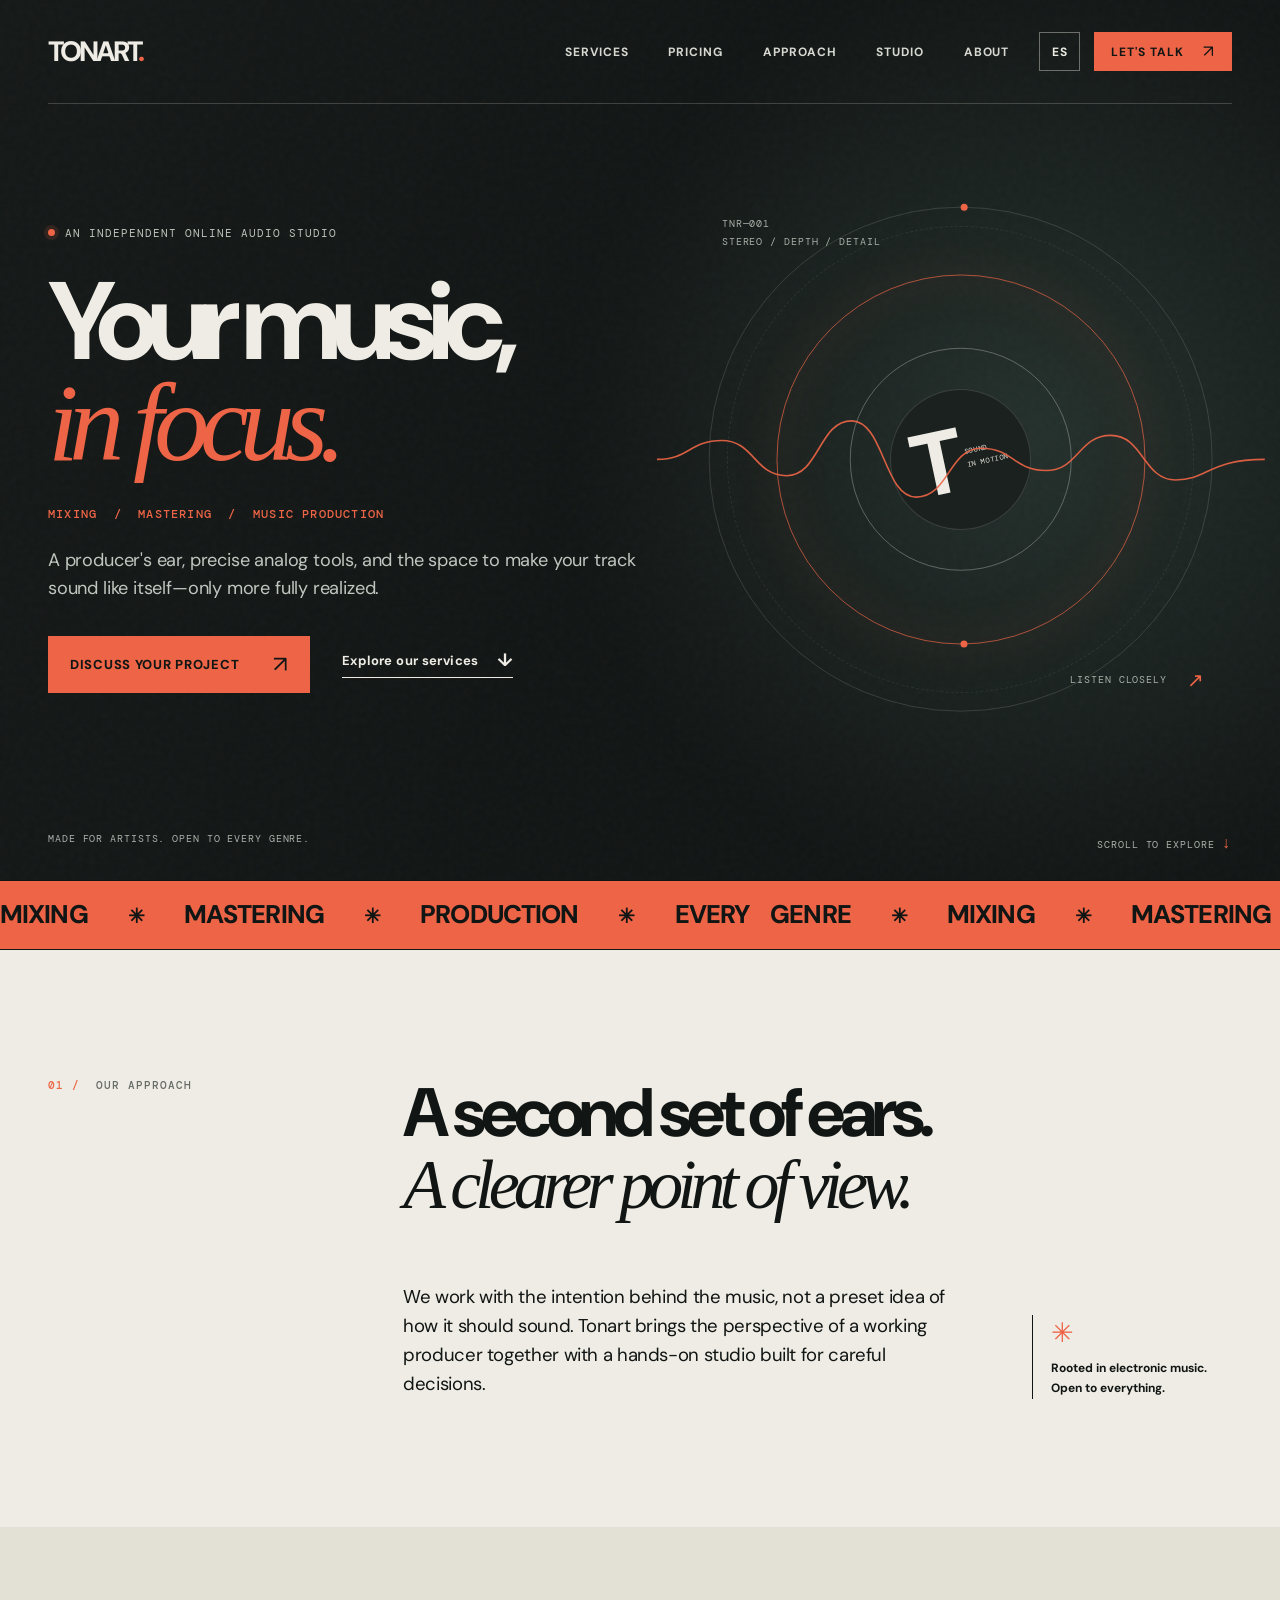
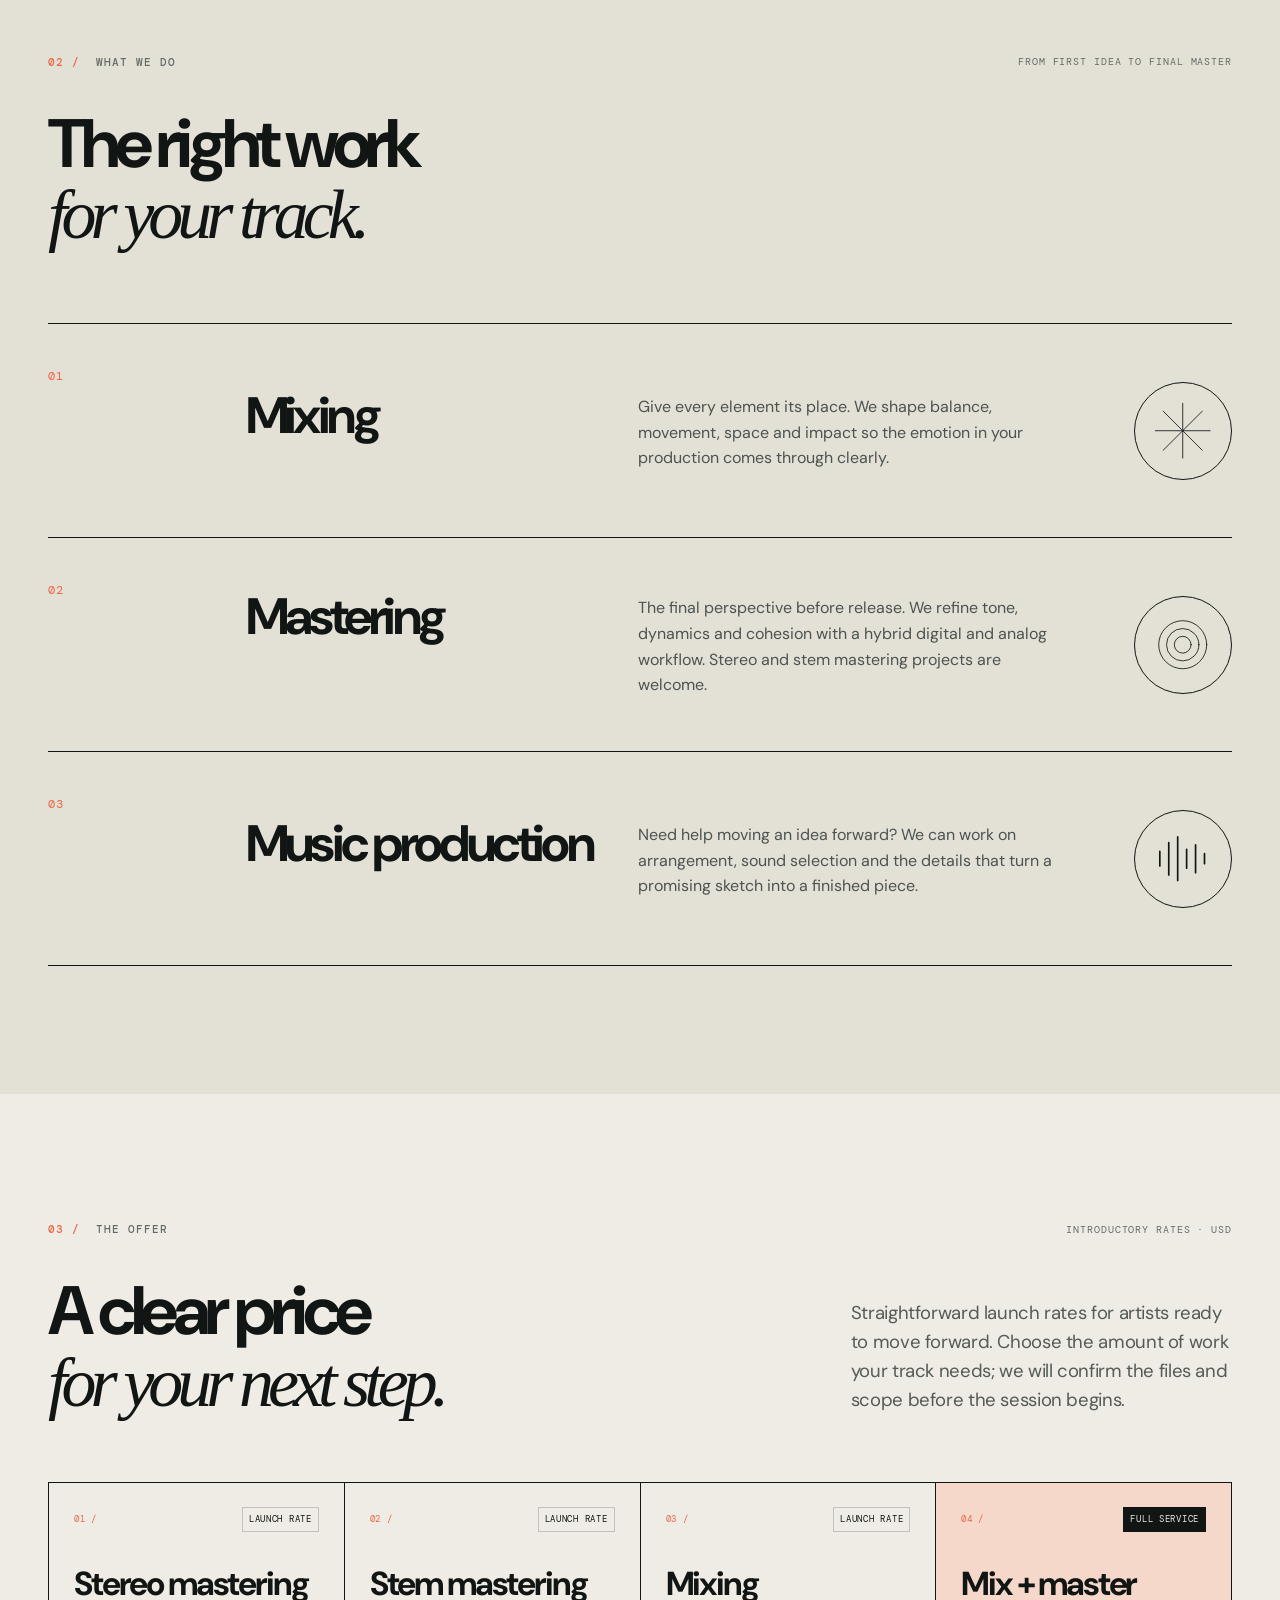
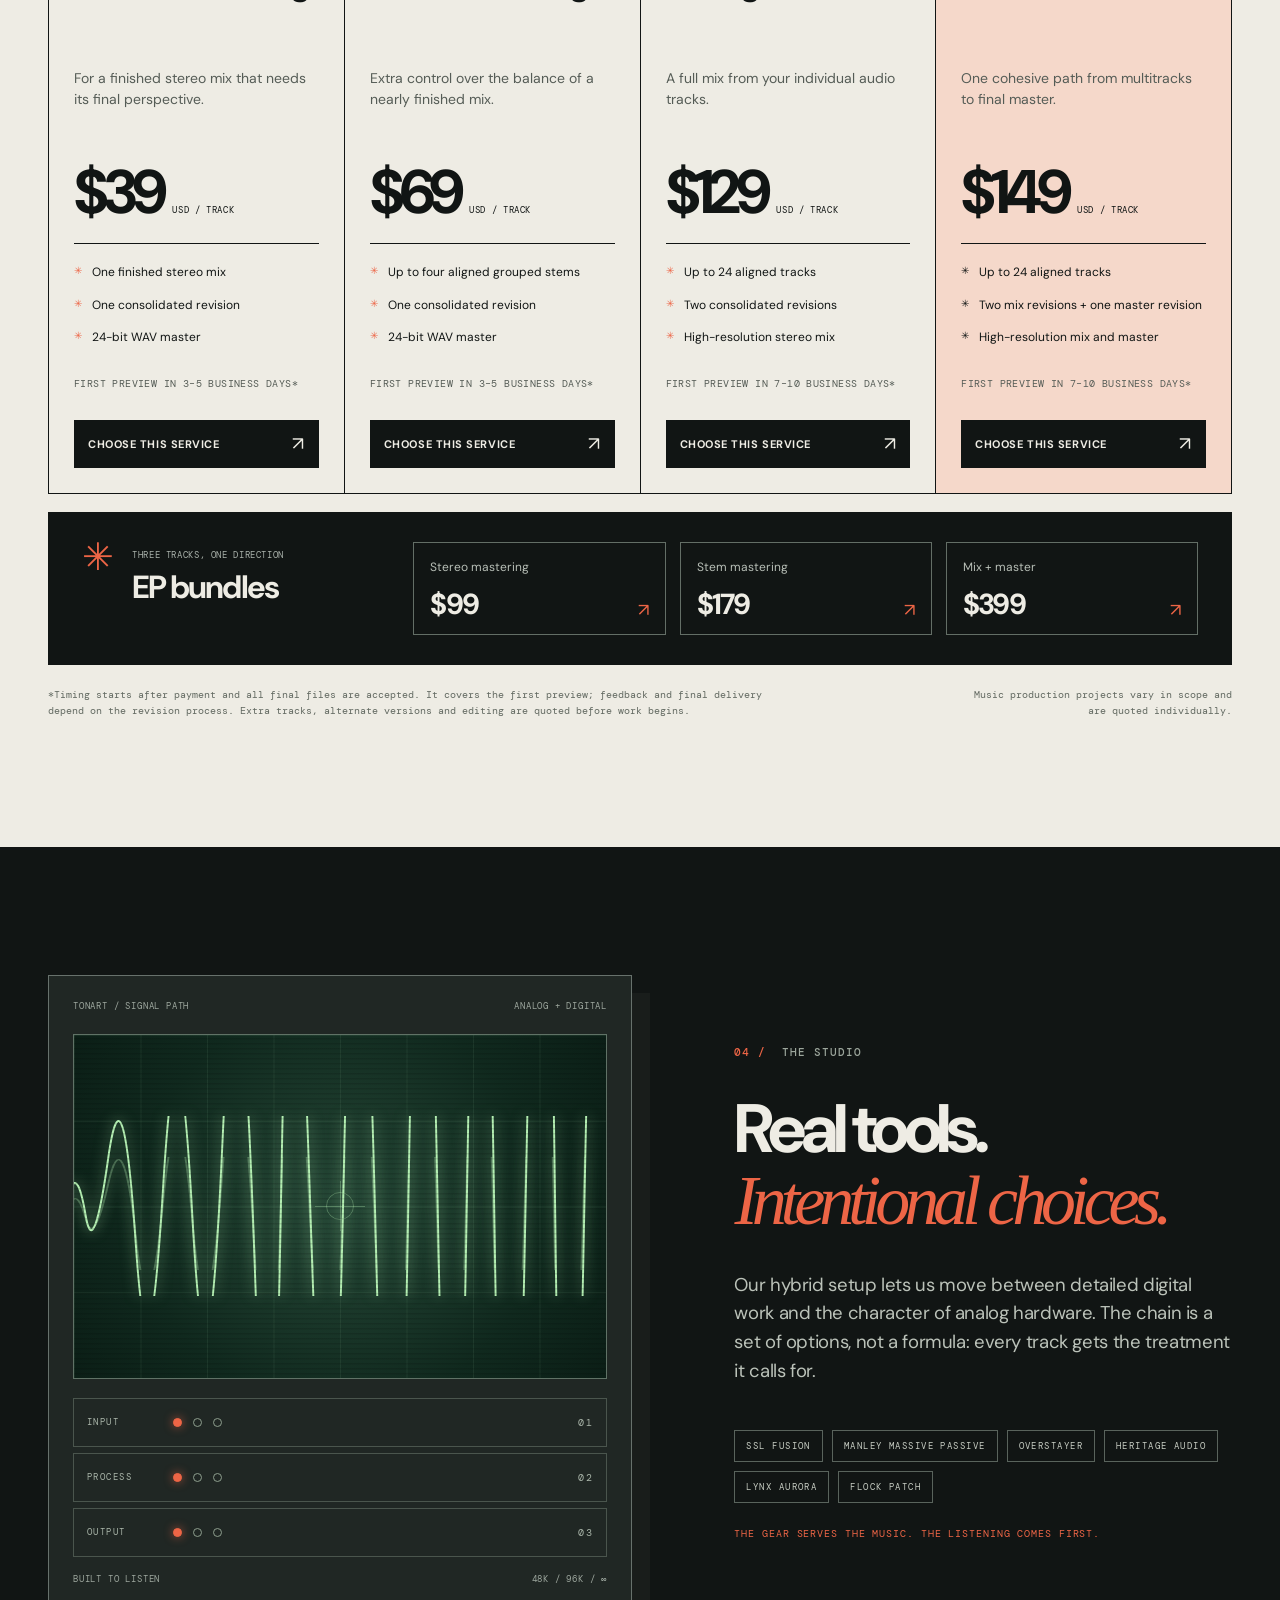
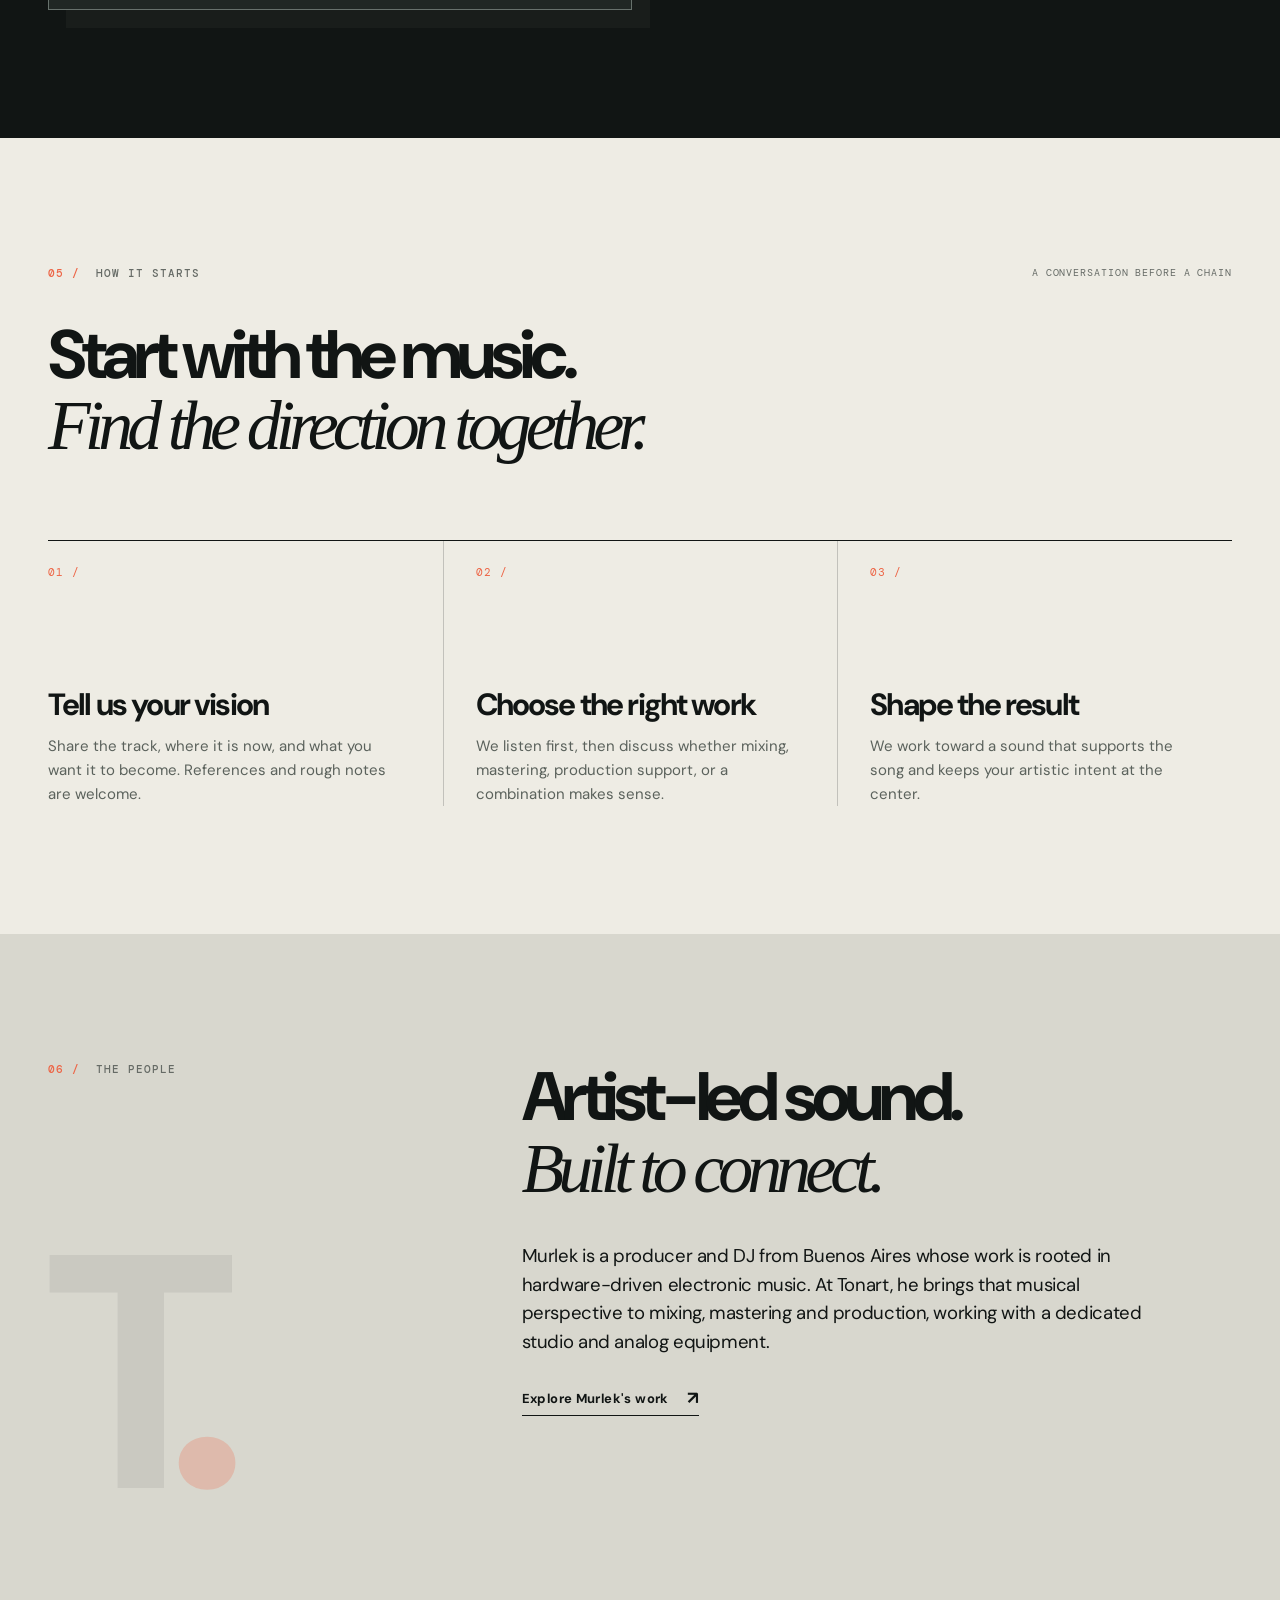
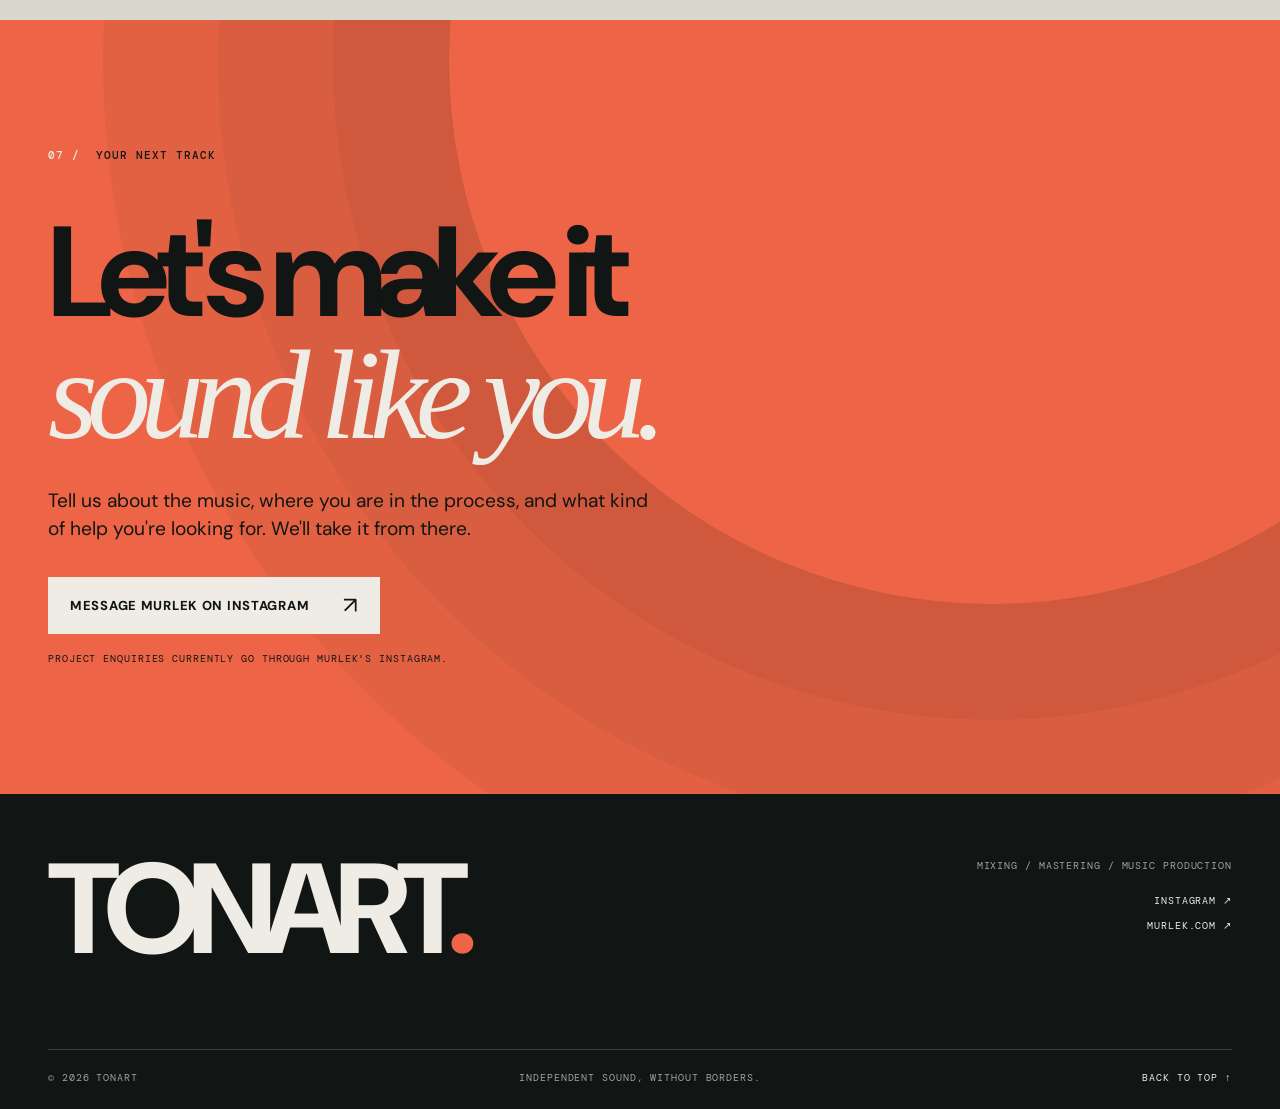
==== commit 3737ae90: "Prepare request bookings and PayPal Business checkout slots" ====
--- a/index.html
+++ b/index.html
@@ -125,7 +125,7 @@
               <div class="price-amount"><span>$39</span><small data-i18n="pricingPerTrack">USD / TRACK</small></div>
               <ul><li data-i18n="priceStereoItem1">One finished stereo mix</li><li data-i18n="priceStereoItem2">One consolidated revision</li><li data-i18n="priceStereoItem3">24-bit WAV master</li></ul>
               <p class="price-timing" data-i18n="pricingMasterTiming">First preview in 3–5 business days*</p>
-              <a class="price-button" href="booking.html?service=stereo"><span data-i18n="pricingBook">Book this service</span><span aria-hidden="true">↗</span></a>
+              <a class="price-button" href="booking.html?service=stereo"><span data-i18n="pricingBook">Choose this service</span><span aria-hidden="true">↗</span></a>
             </article>
             <article class="price-card">
               <div class="price-card-top"><span class="price-index">02 /</span><span class="price-tag" data-i18n="pricingLaunch">LAUNCH RATE</span></div>
@@ -134,7 +134,7 @@
               <div class="price-amount"><span>$69</span><small data-i18n="pricingPerTrack">USD / TRACK</small></div>
               <ul><li data-i18n="priceStemItem1">Up to four aligned grouped stems</li><li data-i18n="priceStemItem2">One consolidated revision</li><li data-i18n="priceStemItem3">24-bit WAV master</li></ul>
               <p class="price-timing" data-i18n="pricingMasterTiming">First preview in 3–5 business days*</p>
-              <a class="price-button" href="booking.html?service=stem"><span data-i18n="pricingBook">Book this service</span><span aria-hidden="true">↗</span></a>
+              <a class="price-button" href="booking.html?service=stem"><span data-i18n="pricingBook">Choose this service</span><span aria-hidden="true">↗</span></a>
             </article>
             <article class="price-card">
               <div class="price-card-top"><span class="price-index">03 /</span><span class="price-tag" data-i18n="pricingLaunch">LAUNCH RATE</span></div>
@@ -143,7 +143,7 @@
               <div class="price-amount"><span>$129</span><small data-i18n="pricingPerTrack">USD / TRACK</small></div>
               <ul><li data-i18n="priceMixItem1">Up to 24 aligned tracks</li><li data-i18n="priceMixItem2">Two consolidated revisions</li><li data-i18n="priceMixItem3">High-resolution stereo mix</li></ul>
               <p class="price-timing" data-i18n="pricingMixTiming">First preview in 7–10 business days*</p>
-              <a class="price-button" href="booking.html?service=mix"><span data-i18n="pricingBook">Book this service</span><span aria-hidden="true">↗</span></a>
+              <a class="price-button" href="booking.html?service=mix"><span data-i18n="pricingBook">Choose this service</span><span aria-hidden="true">↗</span></a>
             </article>
             <article class="price-card price-card-featured">
               <div class="price-card-top"><span class="price-index">04 /</span><span class="price-tag" data-i18n="pricingMostComplete">FULL SERVICE</span></div>
@@ -152,7 +152,7 @@
               <div class="price-amount"><span>$149</span><small data-i18n="pricingPerTrack">USD / TRACK</small></div>
               <ul><li data-i18n="priceMixMasterItem1">Up to 24 aligned tracks</li><li data-i18n="priceMixMasterItem2">Two mix revisions + one master revision</li><li data-i18n="priceMixMasterItem3">High-resolution mix and master</li></ul>
               <p class="price-timing" data-i18n="pricingMixTiming">First preview in 7–10 business days*</p>
-              <a class="price-button" href="booking.html?service=mixmaster"><span data-i18n="pricingBook">Book this service</span><span aria-hidden="true">↗</span></a>
+              <a class="price-button" href="booking.html?service=mixmaster"><span data-i18n="pricingBook">Choose this service</span><span aria-hidden="true">↗</span></a>
             </article>
           </div>
           <div class="bundle-panel">
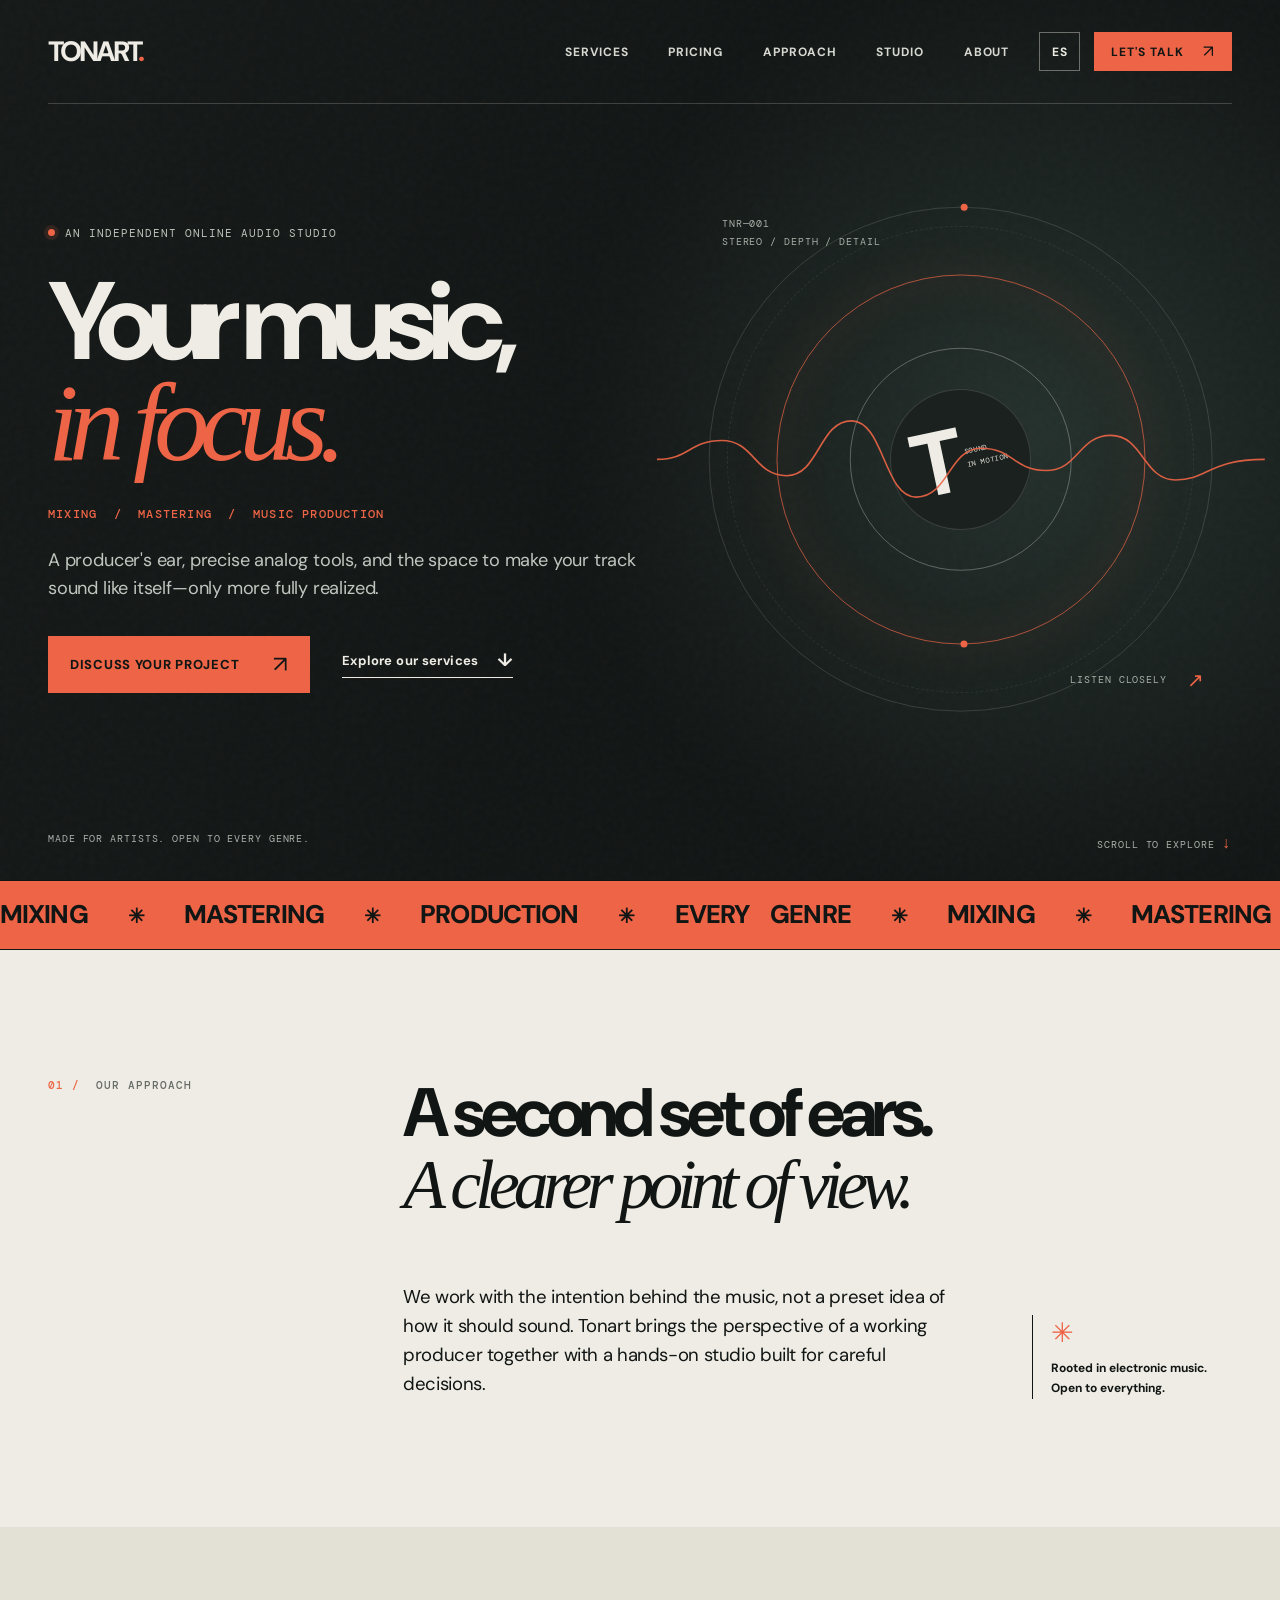
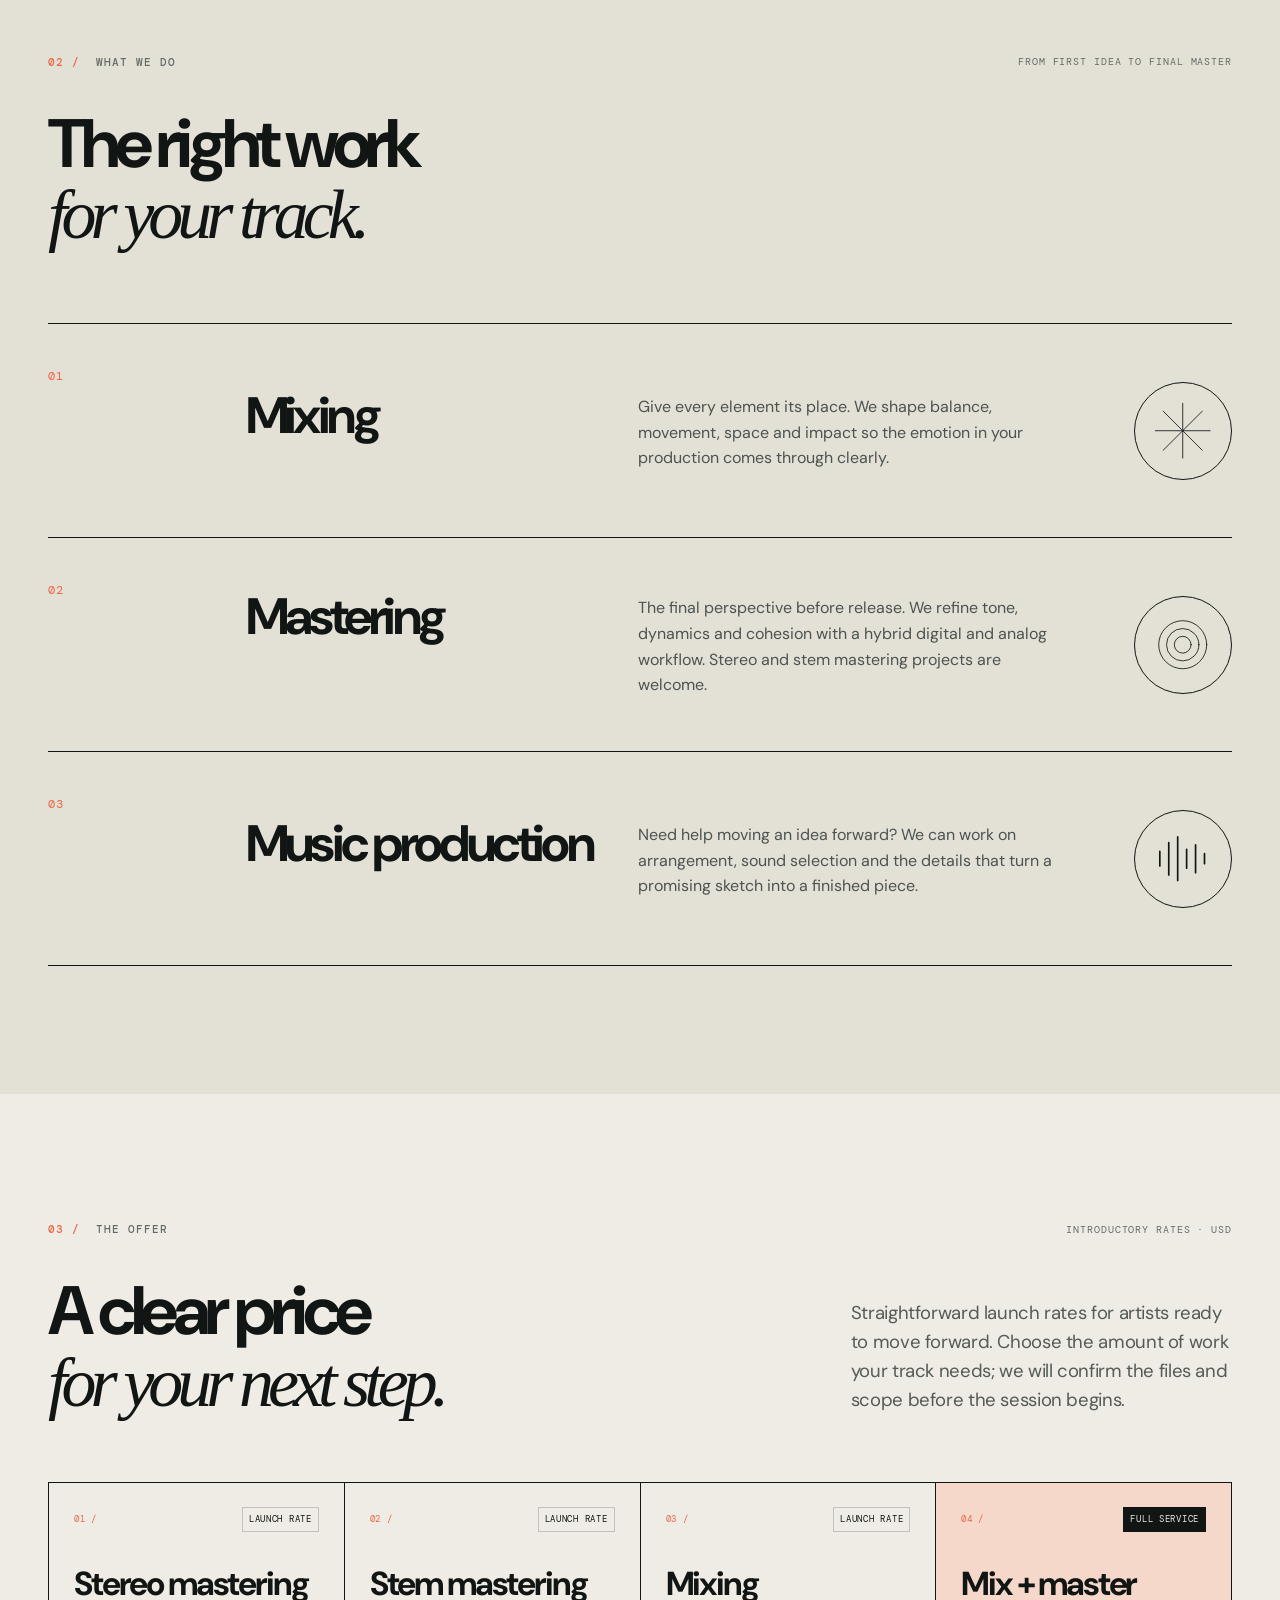
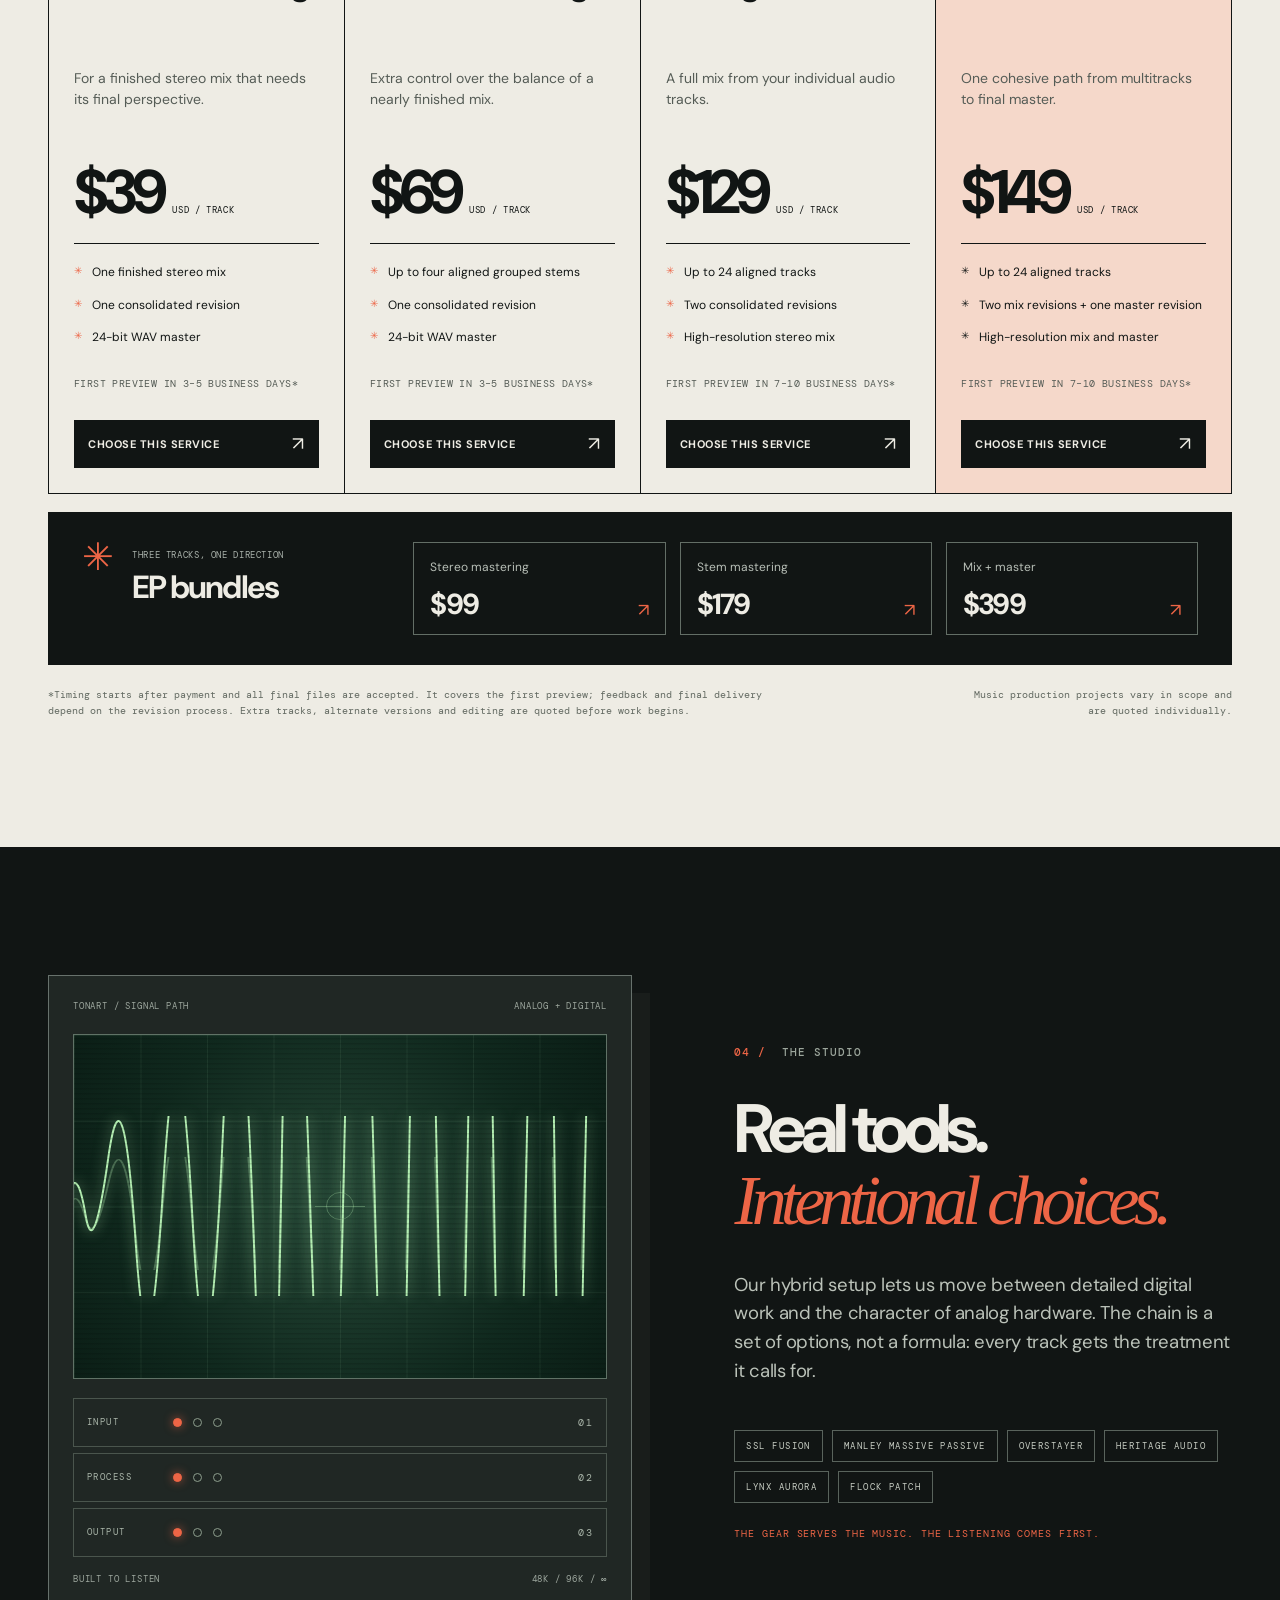
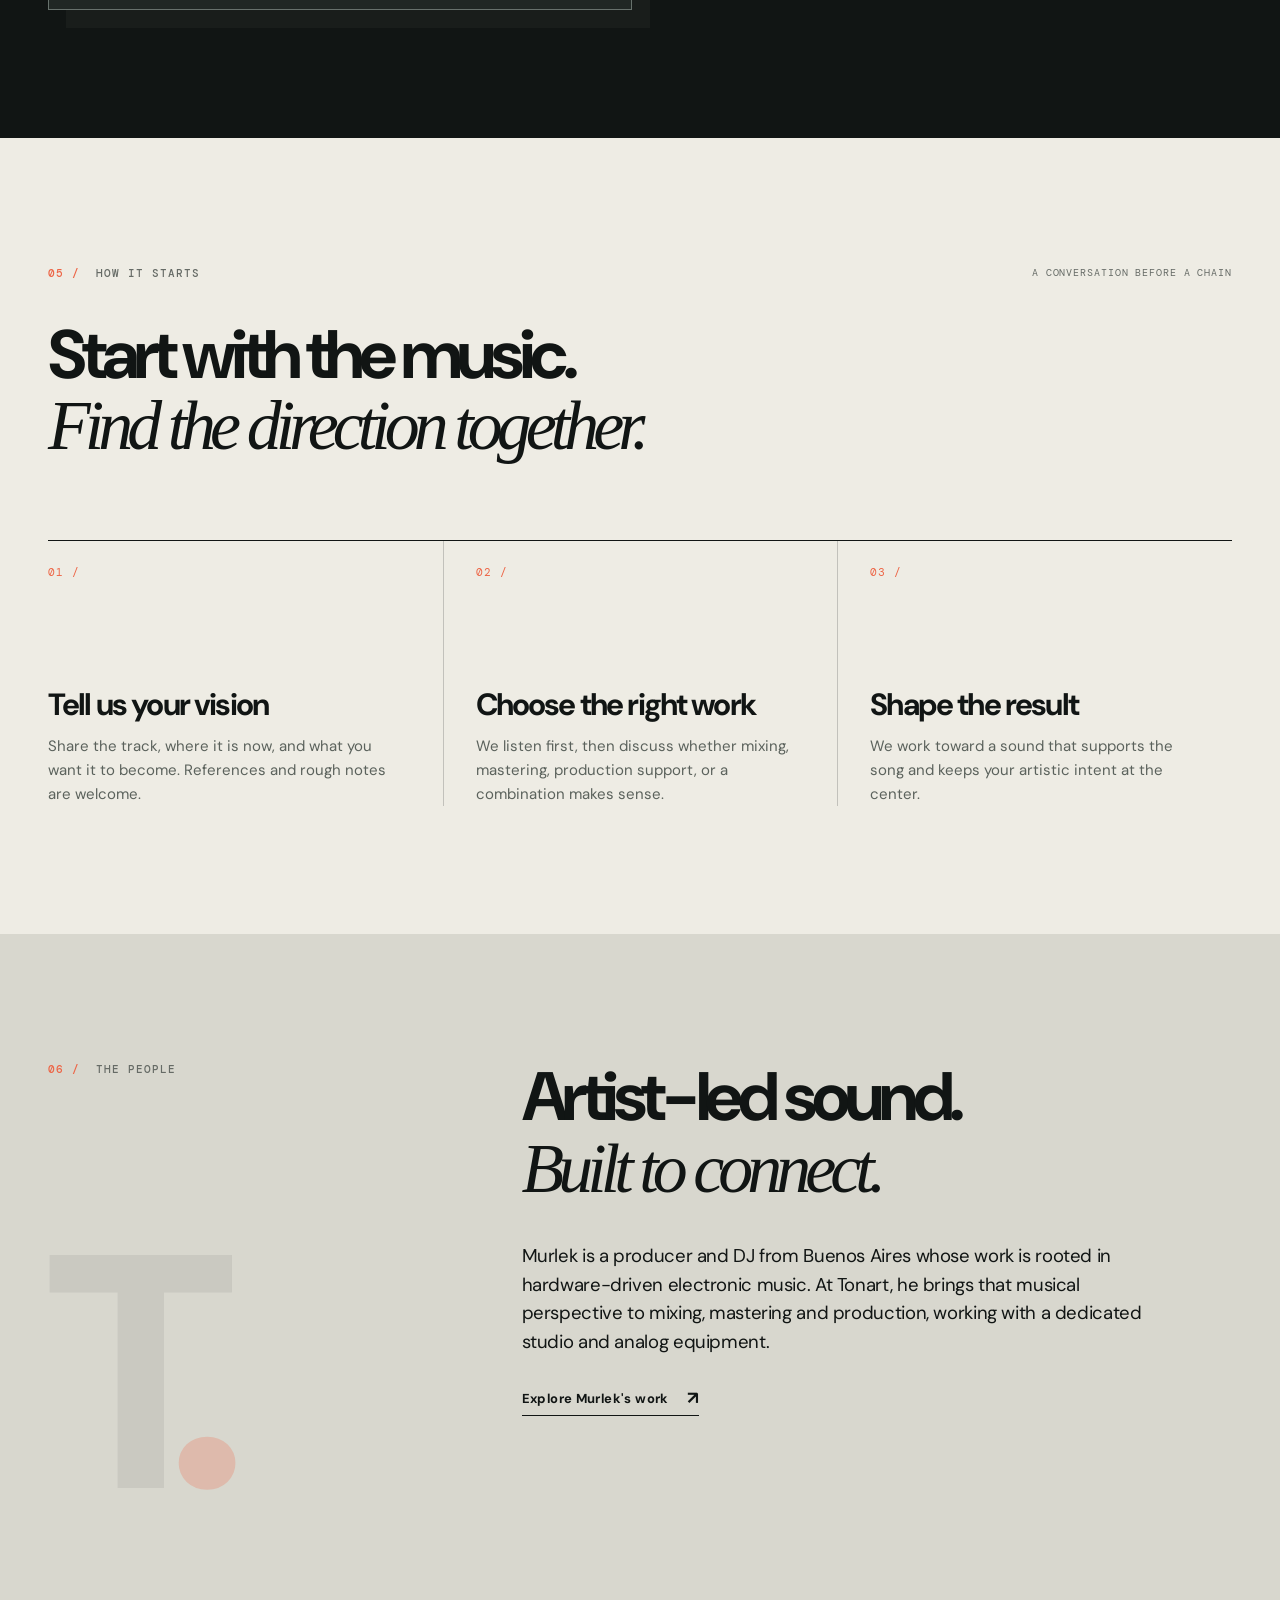
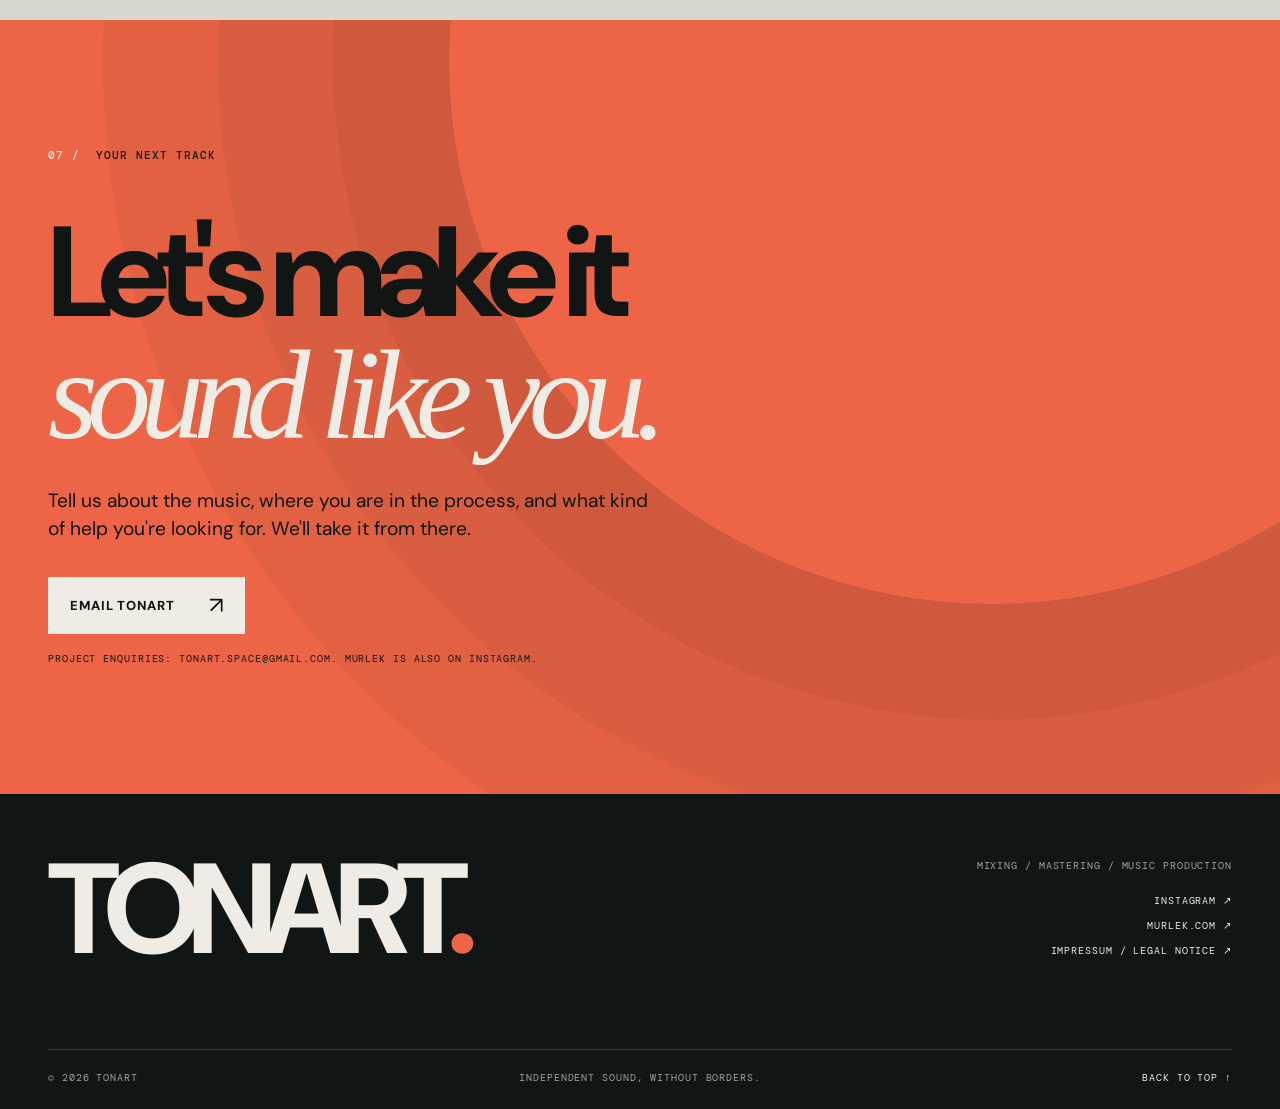
==== commit 8f48f320: "Prepare USD checkout and public studio contact" ====
--- a/index.html
+++ b/index.html
@@ -211,11 +211,10 @@
 
       <section class="contact section-pad" id="contact" aria-labelledby="contact-title">
         <div class="contact-rings" aria-hidden="true"></div>
-        <!-- TODO: Replace this temporary Instagram contact with the dedicated Tonart email once supplied. -->
-        <div class="shell contact-content"><div class="section-kicker"><span class="kicker-number">07 /</span> <span data-i18n="contactKicker">YOUR NEXT TRACK</span></div><h2 id="contact-title" data-i18n-html="contactTitle">Let's make it<br /><em>sound like you.</em></h2><p data-i18n="contactText">Tell us about the music, where you are in the process, and what kind of help you're looking for. We'll take it from there.</p><a class="button button-light" href="https://www.instagram.com/murlek.mrlk/" target="_blank" rel="noopener noreferrer"><span data-i18n="contactCta">Message Murlek on Instagram</span><span aria-hidden="true">↗</span></a><span class="contact-note" data-i18n="contactNote">Project enquiries currently go through Murlek's Instagram.</span></div>
+        <div class="shell contact-content"><div class="section-kicker"><span class="kicker-number">07 /</span> <span data-i18n="contactKicker">YOUR NEXT TRACK</span></div><h2 id="contact-title" data-i18n-html="contactTitle">Let's make it<br /><em>sound like you.</em></h2><p data-i18n="contactText">Tell us about the music, where you are in the process, and what kind of help you're looking for. We'll take it from there.</p><a class="button button-light" href="mailto:tonart.space@gmail.com?subject=Tonart%20project%20enquiry"><span data-i18n="contactCta">Email Tonart</span><span aria-hidden="true">↗</span></a><span class="contact-note" data-i18n="contactNote">Project enquiries: tonart.space@gmail.com. Murlek is also on Instagram.</span></div>
       </section>
     </main>
 
-    <footer class="site-footer"><div class="shell footer-top"><a class="footer-wordmark" href="#top">TONART<span>.</span></a><div class="footer-right"><p data-i18n="footerTagline">MIXING / MASTERING / MUSIC PRODUCTION</p><a href="https://www.instagram.com/murlek.mrlk/" target="_blank" rel="noopener noreferrer">INSTAGRAM ↗</a><a href="https://www.murlek.com/" target="_blank" rel="noopener noreferrer">MURLEK.COM ↗</a></div></div><div class="shell footer-bottom"><span>© <span id="year">2026</span> TONART</span><span data-i18n="footerBottom">Independent sound, without borders.</span><a href="#top" data-i18n="backTop">BACK TO TOP ↑</a></div></footer>
+    <footer class="site-footer"><div class="shell footer-top"><a class="footer-wordmark" href="#top">TONART<span>.</span></a><div class="footer-right"><p data-i18n="footerTagline">MIXING / MASTERING / MUSIC PRODUCTION</p><a href="https://www.instagram.com/murlek.mrlk/" target="_blank" rel="noopener noreferrer">INSTAGRAM ↗</a><a href="https://www.murlek.com/" target="_blank" rel="noopener noreferrer">MURLEK.COM ↗</a><a href="impressum.html">IMPRESSUM / LEGAL NOTICE ↗</a></div></div><div class="shell footer-bottom"><span>© <span id="year">2026</span> TONART</span><span data-i18n="footerBottom">Independent sound, without borders.</span><a href="#top" data-i18n="backTop">BACK TO TOP ↑</a></div></footer>
   </body>
 </html>
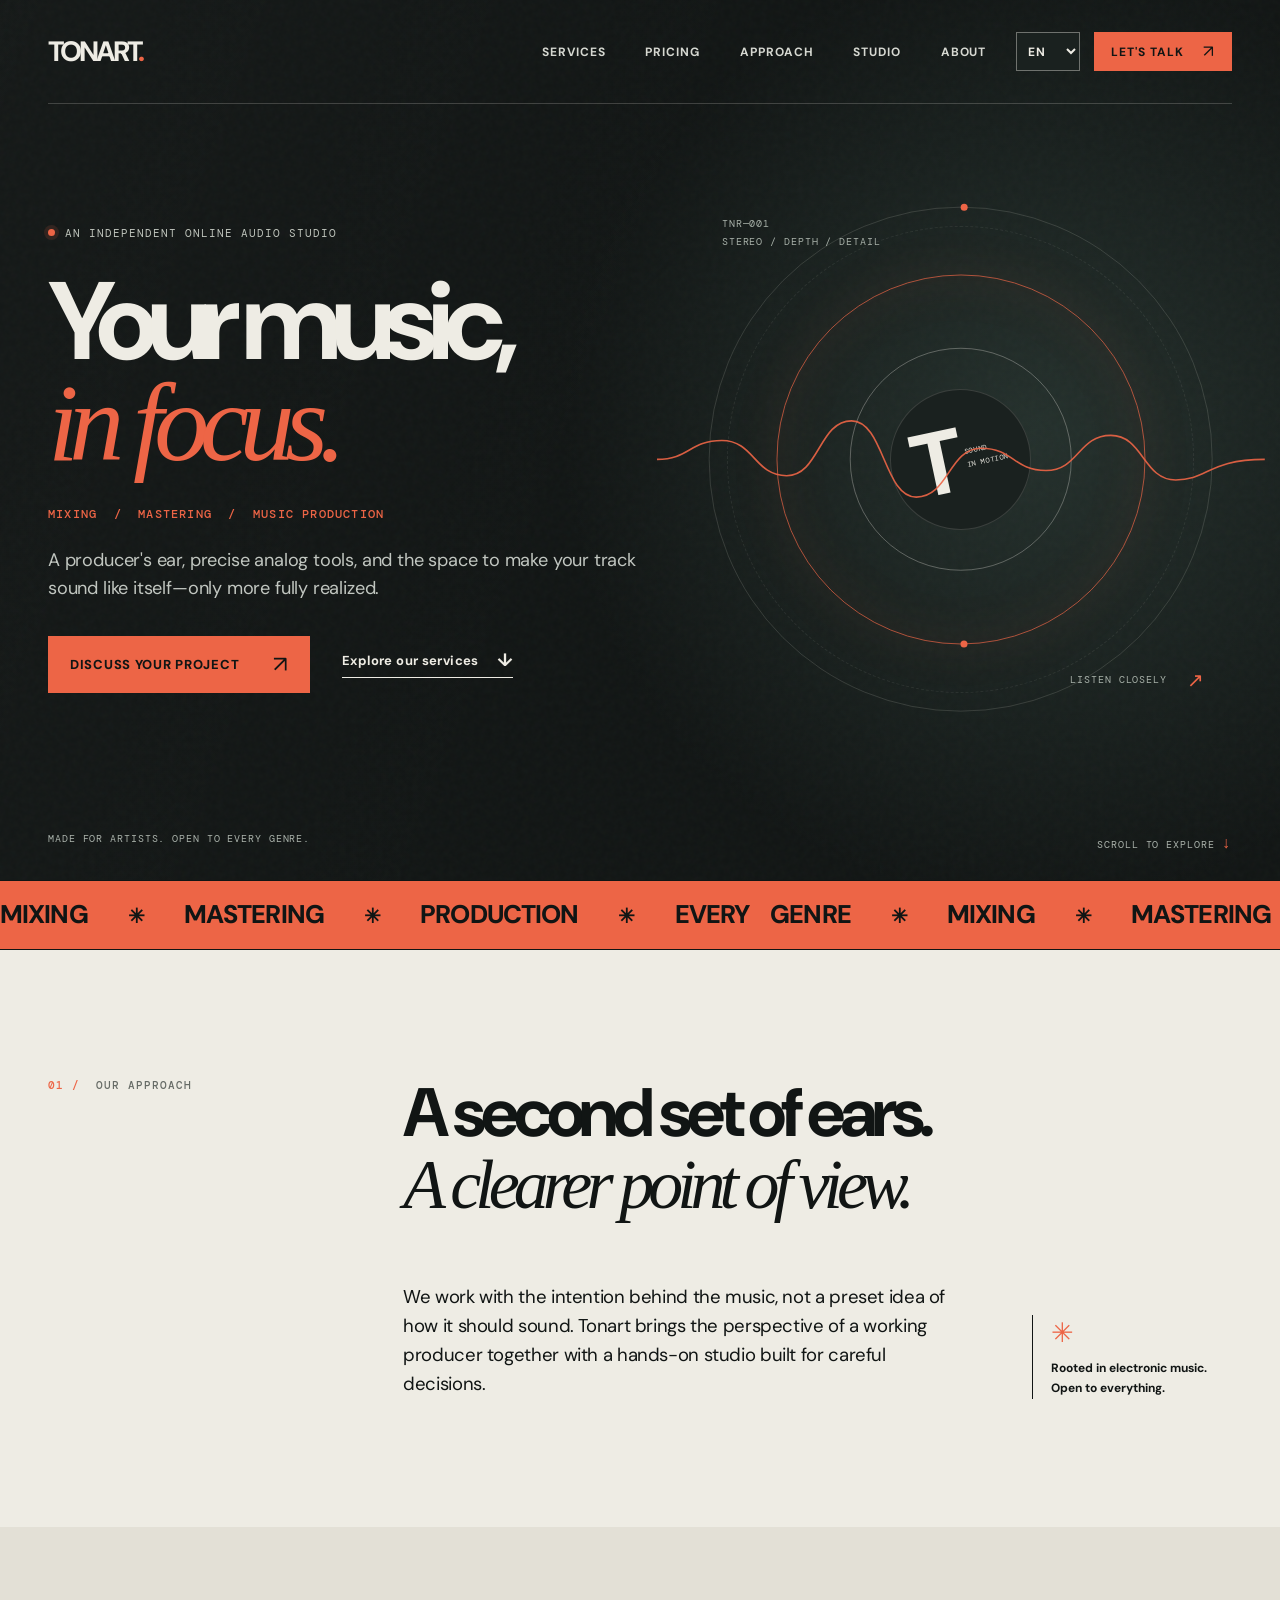
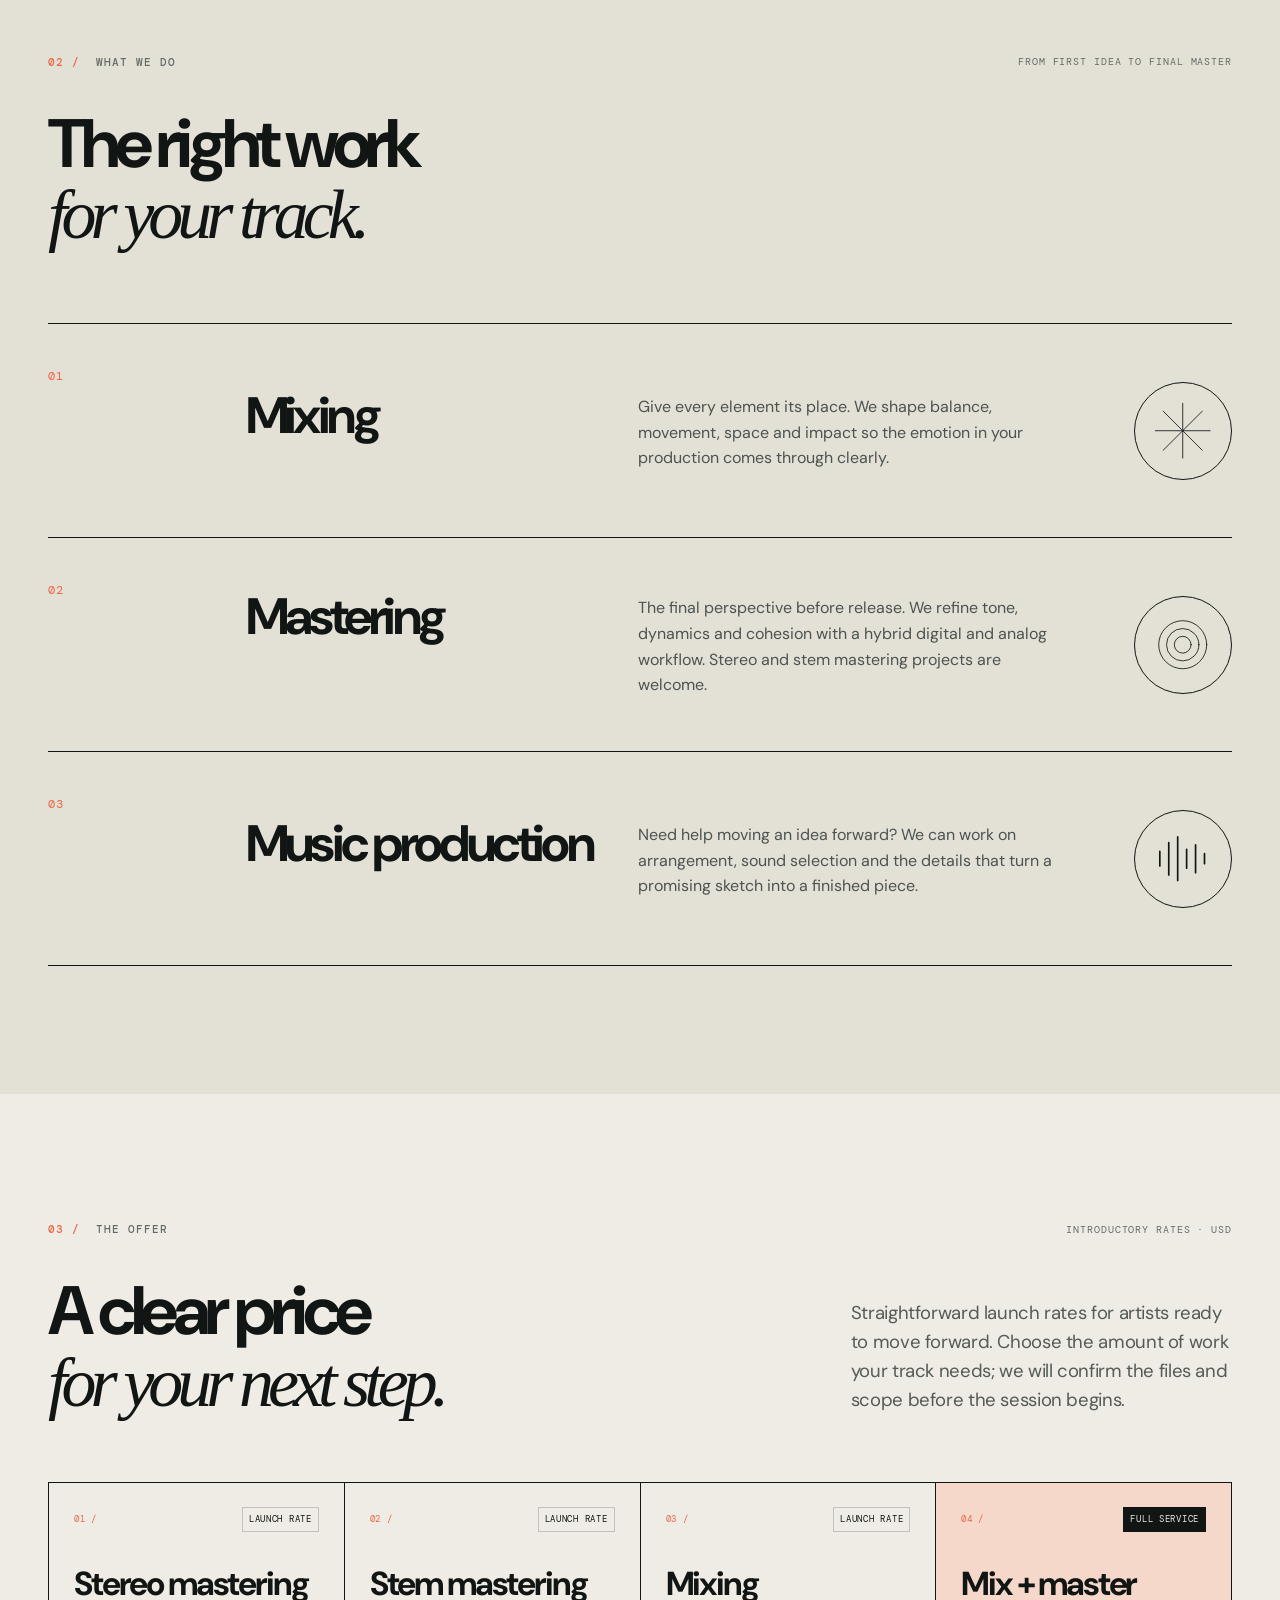
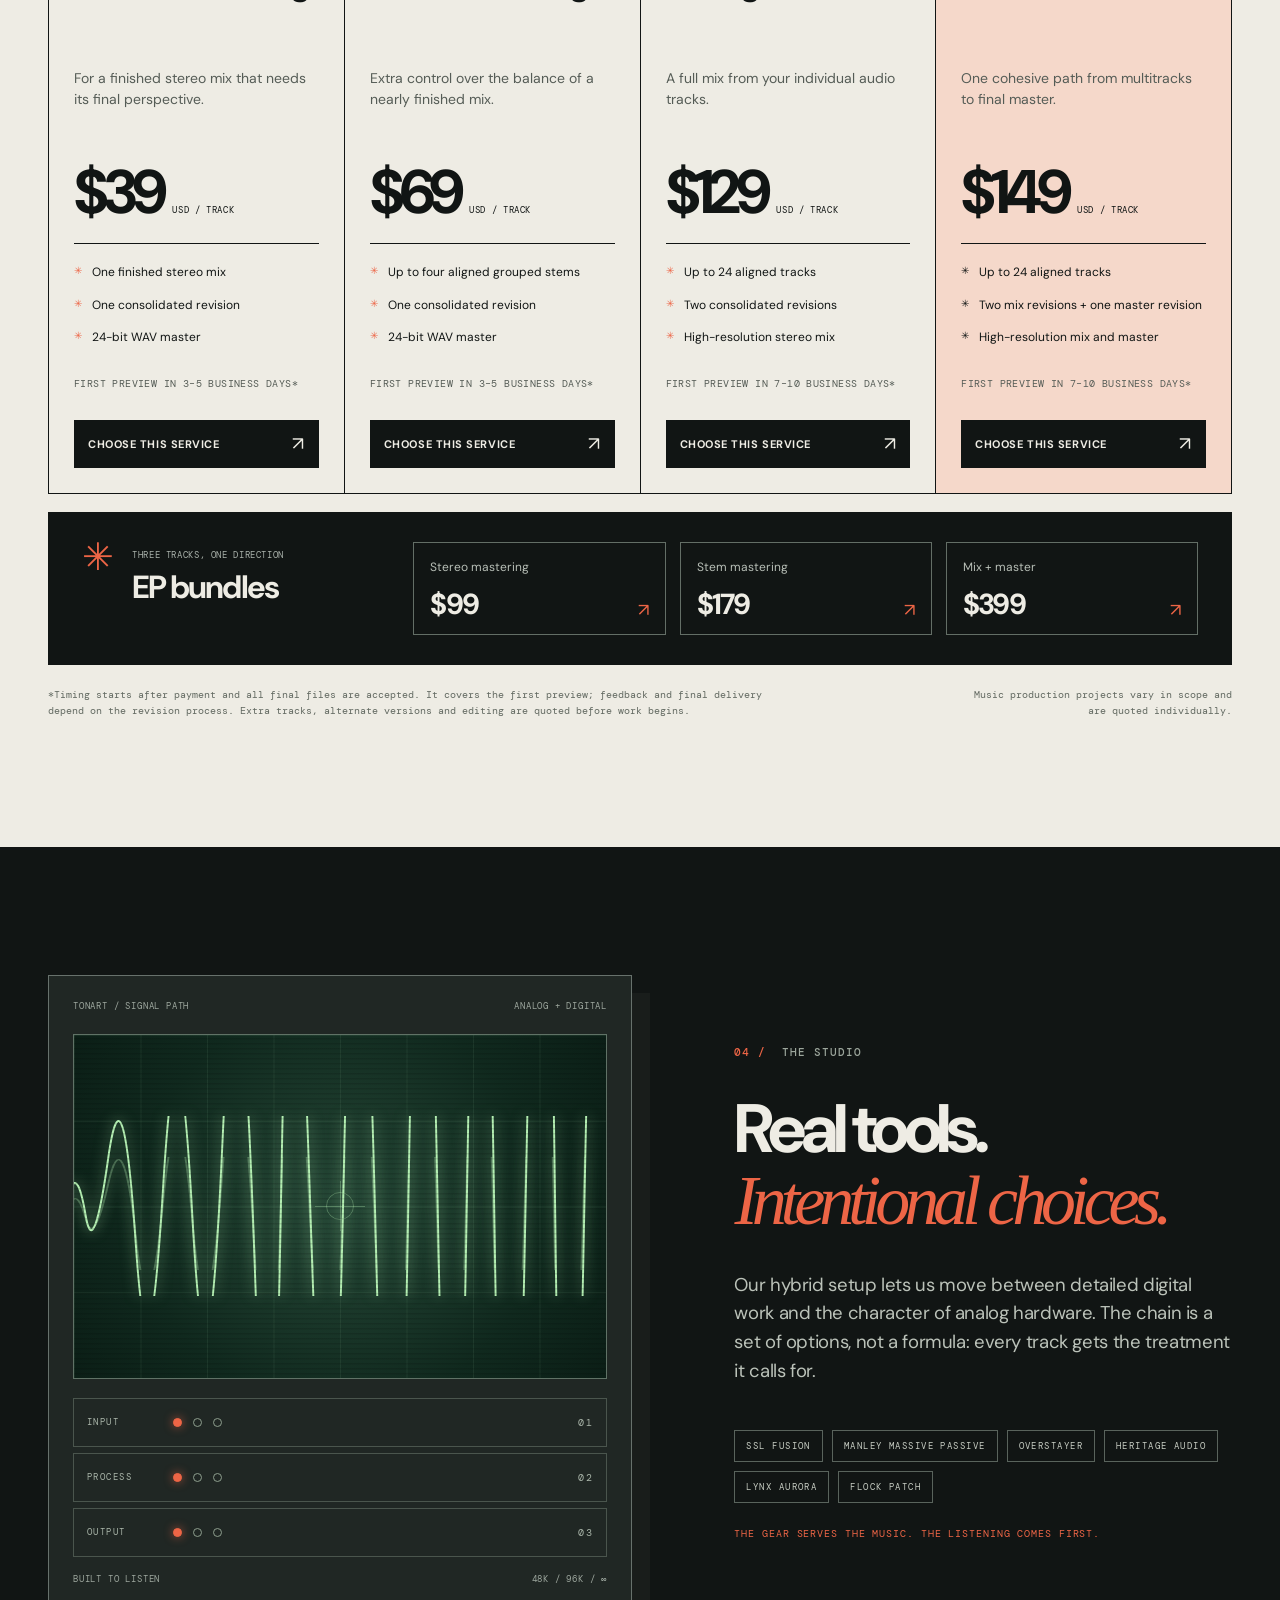
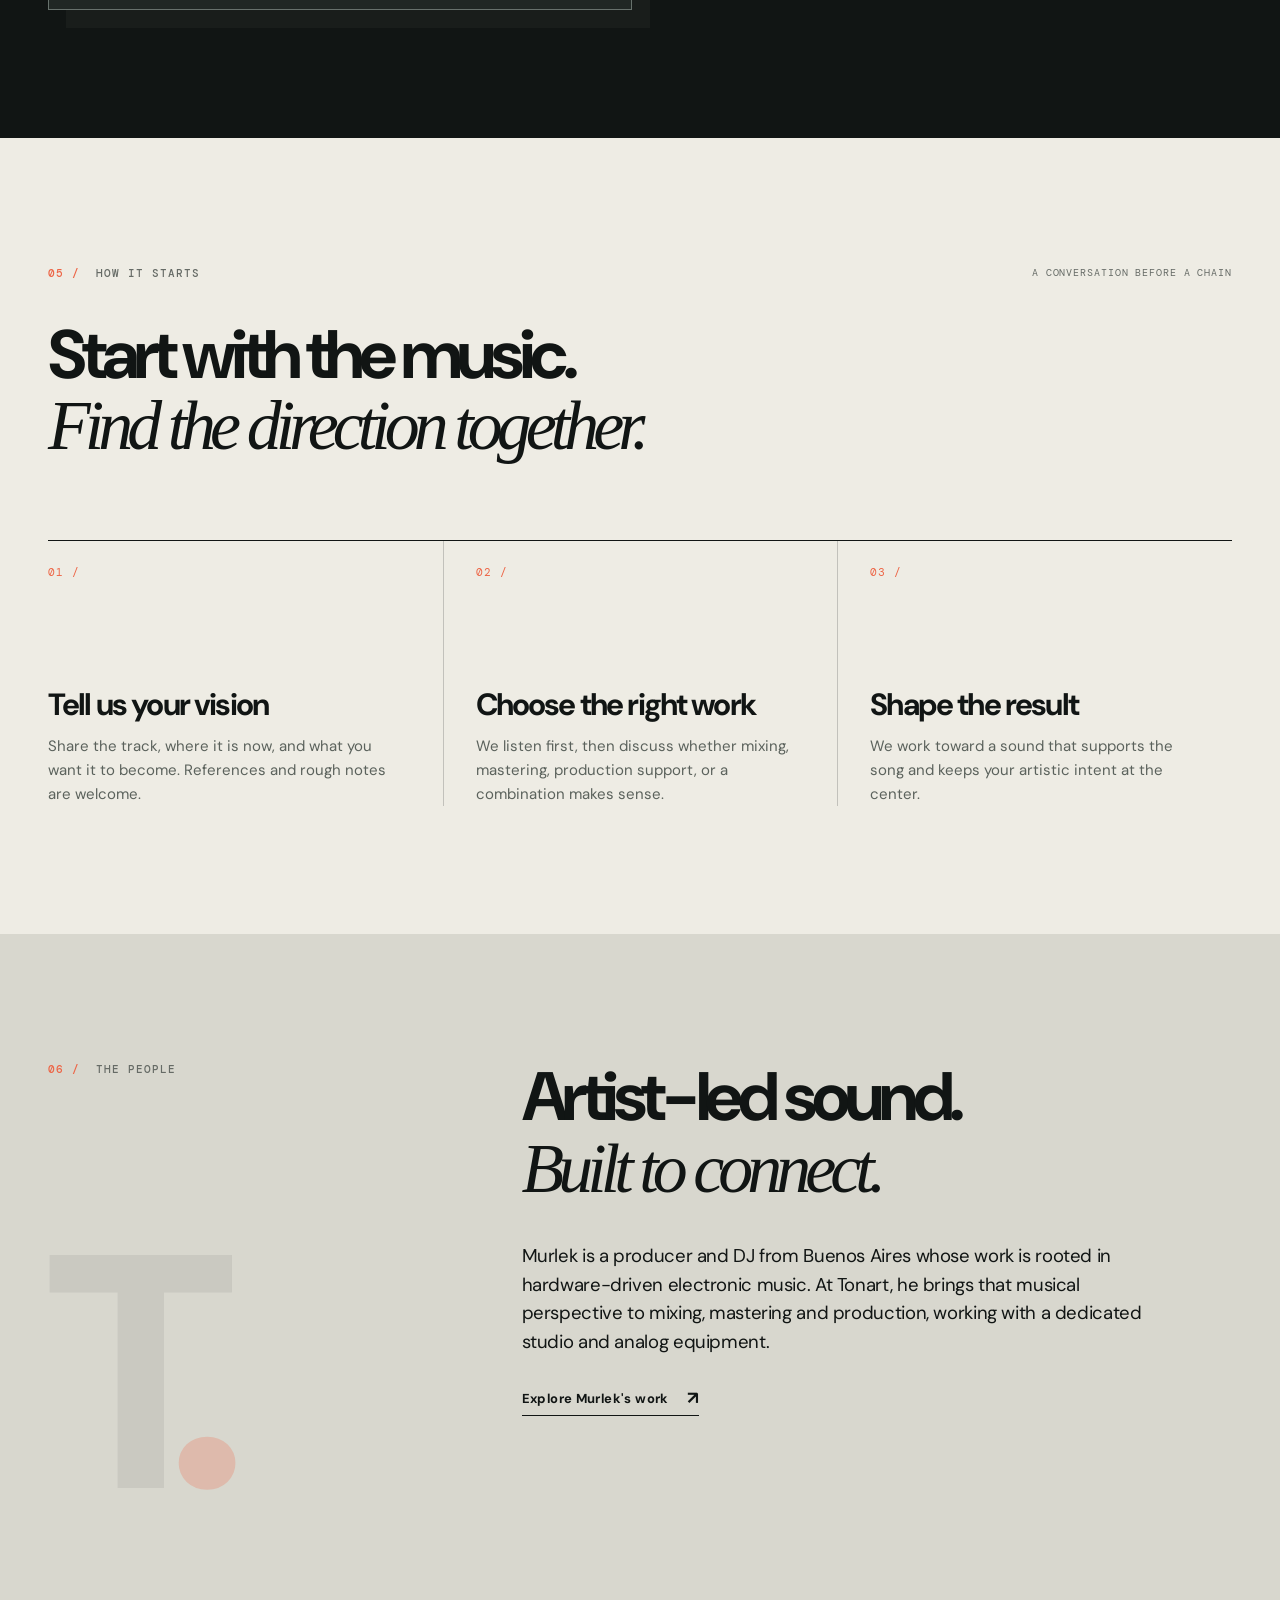
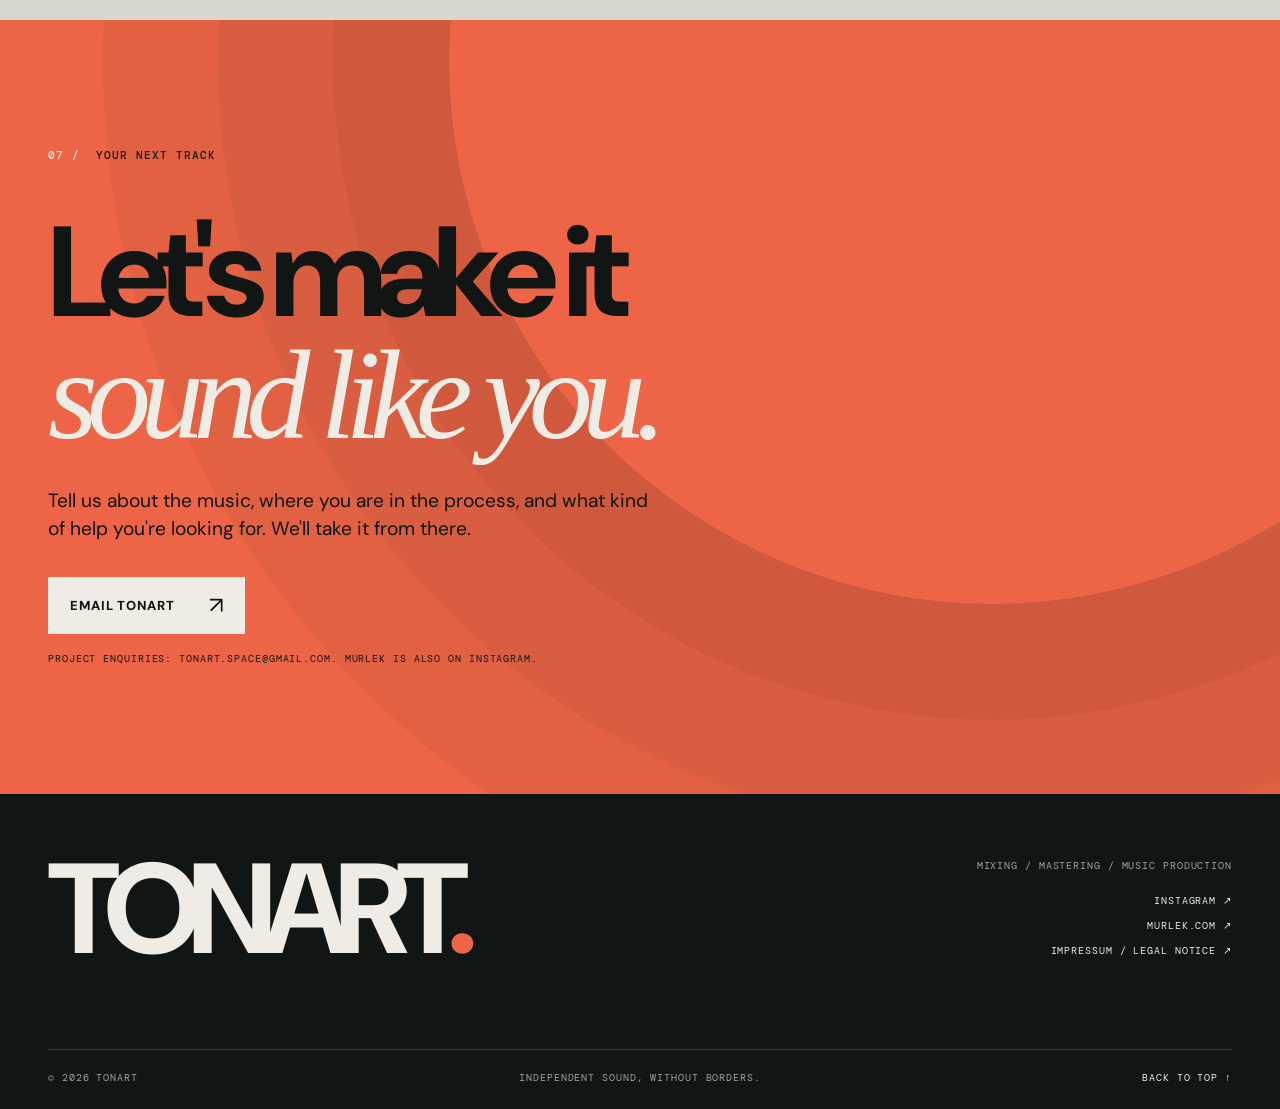
==== commit b510c699: "Add German localization across Tonart site" ====
--- a/index.html
+++ b/index.html
@@ -6,6 +6,7 @@
     <meta name="theme-color" content="#111514" />
     <meta name="description" content="Tonart is an online studio for mixing, mastering and music production. Artist-led listening, a carefully chosen analog signal chain, and room for every genre." />
     <meta property="og:type" content="website" />
+    <meta property="og:locale" content="en_US" />
     <meta property="og:title" content="Tonart — Mixing, Mastering & Music Production" />
     <meta property="og:description" content="An online studio for music in every form. Mixing, mastering and production with a producer's ear and real analog tools." />
     <meta property="og:image" content="https://0xsl0th.github.io/tonart/assets/tonart-social.png" />
@@ -31,7 +32,11 @@
           <a href="#about" data-i18n="navAbout">About</a>
         </nav>
         <div class="header-actions">
-          <button class="language-toggle" id="language-toggle" type="button" aria-label="Cambiar a español">ES</button>
+          <select class="language-select" id="language-select" aria-label="Language">
+            <option value="en">EN</option>
+            <option value="es">ES</option>
+            <option value="de">DE</option>
+          </select>
           <a class="header-contact" href="#contact" data-i18n="navContact">Let's talk <span aria-hidden="true">↗</span></a>
           <button class="menu-toggle" id="menu-toggle" type="button" aria-expanded="false" aria-controls="site-nav" aria-label="Open menu">
             <span></span><span></span>
@@ -55,22 +60,22 @@
             </div>
           </div>
           <div class="hero-art" aria-hidden="true">
-            <div class="art-meta art-meta-top">TNR—001<br />STEREO / DEPTH / DETAIL</div>
+            <div class="art-meta art-meta-top" data-i18n-html="artMetaTop">TNR—001<br />STEREO / DEPTH / DETAIL</div>
             <div class="orbit orbit-outer"></div>
             <div class="orbit orbit-mid"></div>
             <div class="orbit orbit-inner"></div>
-            <div class="art-center"><span class="art-monogram">T</span><span class="art-center-label">SOUND<br />IN MOTION</span></div>
+            <div class="art-center"><span class="art-monogram">T</span><span class="art-center-label" data-i18n-html="artCenterLabel">SOUND<br />IN MOTION</span></div>
             <svg class="wave-line" viewBox="0 0 600 190" preserveAspectRatio="none" role="presentation">
               <path d="M0 95 C32 95 32 73 64 73 S96 114 128 114 S160 50 192 50 S224 139 256 139 S288 82 320 82 S352 108 384 108 S416 67 448 67 S480 119 512 119 S544 95 600 95" />
             </svg>
-            <div class="art-meta art-meta-bottom">LISTEN CLOSELY <span>↗</span></div>
-          </div>
-        </div>
-        <div class="hero-bottom shell"><span data-i18n="heroBottomLeft">Made for artists. Open to every genre.</span><span>SCROLL TO EXPLORE <span aria-hidden="true">↓</span></span></div>
+            <div class="art-meta art-meta-bottom" data-i18n-html="artMetaBottom">LISTEN CLOSELY <span>↗</span></div>
+          </div>
+        </div>
+        <div class="hero-bottom shell"><span data-i18n="heroBottomLeft">Made for artists. Open to every genre.</span><span><span data-i18n="heroScroll">SCROLL TO EXPLORE</span> <span aria-hidden="true">↓</span></span></div>
       </section>
 
       <div class="service-ribbon" aria-label="Mixing, mastering and music production">
-        <div class="ribbon-track" aria-hidden="true">MIXING <span>✳</span> MASTERING <span>✳</span> PRODUCTION <span>✳</span> EVERY GENRE <span>✳</span> MIXING <span>✳</span> MASTERING <span>✳</span> PRODUCTION <span>✳</span> EVERY GENRE <span>✳</span></div>
+        <div class="ribbon-track" aria-hidden="true" data-i18n-html="serviceRibbon">MIXING <span>✳</span> MASTERING <span>✳</span> PRODUCTION <span>✳</span> EVERY GENRE <span>✳</span> MIXING <span>✳</span> MASTERING <span>✳</span> PRODUCTION <span>✳</span> EVERY GENRE <span>✳</span></div>
       </div>
 
       <section class="intro section-pad" id="approach" aria-labelledby="intro-title">
@@ -170,15 +175,15 @@
       <section class="studio section-pad" id="studio" aria-labelledby="studio-title">
         <div class="shell studio-grid">
           <div class="studio-visual" aria-hidden="true">
-            <div class="visual-top"><span>TONART / SIGNAL PATH</span><span>ANALOG + DIGITAL</span></div>
+            <div class="visual-top"><span data-i18n="visualSignalPath">TONART / SIGNAL PATH</span><span data-i18n="visualHybrid">ANALOG + DIGITAL</span></div>
             <div class="signal-display">
               <div class="signal-display-lines"></div>
               <div class="signal-wave signal-wave-a"></div>
               <div class="signal-wave signal-wave-b"></div>
               <div class="signal-crosshair"></div>
             </div>
-            <div class="module-stack"><div><span>INPUT</span><i></i><i></i><i></i><b>01</b></div><div><span>PROCESS</span><i></i><i></i><i></i><b>02</b></div><div><span>OUTPUT</span><i></i><i></i><i></i><b>03</b></div></div>
-            <div class="visual-bottom"><span>BUILT TO LISTEN</span><span>48K / 96K / ∞</span></div>
+            <div class="module-stack"><div><span data-i18n="visualInput">INPUT</span><i></i><i></i><i></i><b>01</b></div><div><span data-i18n="visualProcess">PROCESS</span><i></i><i></i><i></i><b>02</b></div><div><span data-i18n="visualOutput">OUTPUT</span><i></i><i></i><i></i><b>03</b></div></div>
+            <div class="visual-bottom"><span data-i18n="visualListening">BUILT TO LISTEN</span><span>48K / 96K / ∞</span></div>
           </div>
           <div class="studio-copy">
             <div class="section-kicker"><span class="kicker-number">04 /</span> <span data-i18n="studioKicker">THE STUDIO</span></div>
@@ -211,10 +216,10 @@
 
       <section class="contact section-pad" id="contact" aria-labelledby="contact-title">
         <div class="contact-rings" aria-hidden="true"></div>
-        <div class="shell contact-content"><div class="section-kicker"><span class="kicker-number">07 /</span> <span data-i18n="contactKicker">YOUR NEXT TRACK</span></div><h2 id="contact-title" data-i18n-html="contactTitle">Let's make it<br /><em>sound like you.</em></h2><p data-i18n="contactText">Tell us about the music, where you are in the process, and what kind of help you're looking for. We'll take it from there.</p><a class="button button-light" href="mailto:tonart.space@gmail.com?subject=Tonart%20project%20enquiry"><span data-i18n="contactCta">Email Tonart</span><span aria-hidden="true">↗</span></a><span class="contact-note" data-i18n="contactNote">Project enquiries: tonart.space@gmail.com. Murlek is also on Instagram.</span></div>
+        <div class="shell contact-content"><div class="section-kicker"><span class="kicker-number">07 /</span> <span data-i18n="contactKicker">YOUR NEXT TRACK</span></div><h2 id="contact-title" data-i18n-html="contactTitle">Let's make it<br /><em>sound like you.</em></h2><p data-i18n="contactText">Tell us about the music, where you are in the process, and what kind of help you're looking for. We'll take it from there.</p><a class="button button-light" id="email-contact" href="mailto:tonart.space@gmail.com?subject=Tonart%20project%20enquiry"><span data-i18n="contactCta">Email Tonart</span><span aria-hidden="true">↗</span></a><span class="contact-note" data-i18n="contactNote">Project enquiries: tonart.space@gmail.com. Murlek is also on Instagram.</span></div>
       </section>
     </main>
 
-    <footer class="site-footer"><div class="shell footer-top"><a class="footer-wordmark" href="#top">TONART<span>.</span></a><div class="footer-right"><p data-i18n="footerTagline">MIXING / MASTERING / MUSIC PRODUCTION</p><a href="https://www.instagram.com/murlek.mrlk/" target="_blank" rel="noopener noreferrer">INSTAGRAM ↗</a><a href="https://www.murlek.com/" target="_blank" rel="noopener noreferrer">MURLEK.COM ↗</a><a href="impressum.html">IMPRESSUM / LEGAL NOTICE ↗</a></div></div><div class="shell footer-bottom"><span>© <span id="year">2026</span> TONART</span><span data-i18n="footerBottom">Independent sound, without borders.</span><a href="#top" data-i18n="backTop">BACK TO TOP ↑</a></div></footer>
+    <footer class="site-footer"><div class="shell footer-top"><a class="footer-wordmark" href="#top">TONART<span>.</span></a><div class="footer-right"><p data-i18n="footerTagline">MIXING / MASTERING / MUSIC PRODUCTION</p><a href="https://www.instagram.com/murlek.mrlk/" target="_blank" rel="noopener noreferrer">INSTAGRAM ↗</a><a href="https://www.murlek.com/" target="_blank" rel="noopener noreferrer">MURLEK.COM ↗</a><a href="impressum.html" data-i18n="footerLegal">IMPRESSUM / LEGAL NOTICE ↗</a></div></div><div class="shell footer-bottom"><span>© <span id="year">2026</span> TONART</span><span data-i18n="footerBottom">Independent sound, without borders.</span><a href="#top" data-i18n="backTop">BACK TO TOP ↑</a></div></footer>
   </body>
 </html>
--- a/styles.css
+++ b/styles.css
@@ -18,11 +18,11 @@
 *, *::before, *::after { box-sizing: border-box; }
 html { scroll-behavior: smooth; }
 body { margin: 0; min-width: 320px; background: var(--paper); color: var(--ink); font-family: var(--sans); -webkit-font-smoothing: antialiased; }
-body, button, a { -webkit-tap-highlight-color: transparent; }
-button, a { touch-action: manipulation; }
-button { font: inherit; }
+body, button, a, select { -webkit-tap-highlight-color: transparent; }
+button, a, select { touch-action: manipulation; }
+button, select { font: inherit; }
 a { color: inherit; text-decoration: none; }
-button:focus-visible, a:focus-visible { outline: 2px solid var(--orange); outline-offset: 5px; }
+button:focus-visible, a:focus-visible, select:focus-visible { outline: 2px solid var(--orange); outline-offset: 5px; }
 ::selection { background: var(--orange); color: var(--ink); }
 .shell { width: min(100% - 96px, 1440px); margin-inline: auto; }
 .section-pad { padding-block: clamp(94px, 10vw, 160px); }
@@ -35,12 +35,12 @@
 .wordmark, .footer-wordmark { font-size: 28px; line-height: 1; letter-spacing: -.105em; font-weight: 800; white-space: nowrap; }
 .wordmark-dot, .footer-wordmark span { color: var(--orange); }
 .site-nav { display: flex; align-items: center; gap: clamp(22px, 3.1vw, 52px); margin-left: auto; }
-.site-nav a, .header-contact, .language-toggle { font-size: 12px; font-weight: 700; letter-spacing: .08em; text-transform: uppercase; }
+.site-nav a, .header-contact, .language-select { font-size: 12px; font-weight: 700; letter-spacing: .08em; text-transform: uppercase; }
 .site-nav a { color: #d6d8d1; transition: color .2s ease; }
 .site-nav a:hover { color: var(--orange); }
 .header-actions { display: flex; align-items: center; gap: 14px; }
-.language-toggle { min-width: 41px; height: 39px; display: grid; place-items: center; color: var(--paper); border: 1px solid rgba(238,236,228,.4); background: transparent; cursor: pointer; transition: background .2s ease, color .2s ease; }
-.language-toggle:hover { background: var(--paper); color: var(--ink); }
+.language-select { width: 64px; height: 39px; padding: 0 7px; color: var(--paper); color-scheme: dark; border: 1px solid rgba(238,236,228,.4); border-radius: 0; background: var(--ink-soft); cursor: pointer; transition: border-color .2s ease; }
+.language-select:hover { border-color: var(--paper); }
 .header-contact { min-height: 39px; display: inline-flex; gap: 19px; align-items: center; padding: 0 17px; background: var(--orange); color: var(--ink); transition: background .2s ease, transform .2s ease; white-space: nowrap; }
 .header-contact:hover { background: var(--paper); transform: translateY(-2px); }
 .header-contact span { font-size: 17px; font-weight: 400; line-height: 1; }
@@ -90,7 +90,7 @@
 .art-meta-bottom { bottom: 6%; right: 5%; display: flex; align-items: center; gap: 20px; }
 .art-meta-bottom span { color: var(--orange); font-size: 20px; }
 .hero-bottom { position: absolute; left: 50%; bottom: 27px; display: flex; justify-content: space-between; gap: 20px; transform: translateX(-50%); color: #aab2ab; font-size: 10px; }
-.hero-bottom span:last-child span { color: var(--orange); font-size: 16px; }
+.hero-bottom [aria-hidden="true"] { color: var(--orange); font-size: 16px; }
 .service-ribbon { overflow: hidden; background: var(--orange); color: var(--ink); border-top: 1px solid var(--ink); border-bottom: 1px solid var(--ink); }
 .ribbon-track { width: max-content; padding: 17px 0 18px; font-size: clamp(19px, 2vw, 28px); font-weight: 800; letter-spacing: -.035em; word-spacing: 16px; animation: ribbon 32s linear infinite; }
 .ribbon-track span { display: inline-block; padding-inline: 19px; font-size: .78em; }
@@ -206,7 +206,7 @@
   .shell { width: min(100% - 64px, 1440px); }
   .header-inner { min-height: 84px; }
   .site-nav { gap: 19px; }
-  .site-nav a, .header-contact, .language-toggle { font-size: 10px; }
+  .site-nav a, .header-contact, .language-select { font-size: 10px; }
   .hero-layout { grid-template-columns: minmax(0, 1fr) minmax(320px, .74fr); }
   .hero h1 { font-size: clamp(75px, 8vw, 105px); }
   .hero-art { margin-right: -30px; }
@@ -227,7 +227,7 @@
   .site-nav a { padding: 15px 0; border-bottom: 1px solid var(--line-light); font-size: 14px; }
   .header-actions { gap: 9px; }
   .header-contact { min-height: 35px; padding-inline: 10px; gap: 9px; font-size: 10px; }
-  .language-toggle { min-width: 35px; height: 35px; }
+  .language-select { width: 60px; height: 35px; }
   .menu-toggle { display: flex; width: 35px; height: 35px; padding: 0; flex-direction: column; align-items: center; justify-content: center; gap: 5px; border: 1px solid rgba(238,236,228,.4); background: transparent; cursor: pointer; }
   .menu-toggle span { width: 17px; height: 1px; background: var(--paper); transition: transform .2s ease; }
   .menu-toggle.is-open span:first-child { transform: translateY(3px) rotate(45deg); }
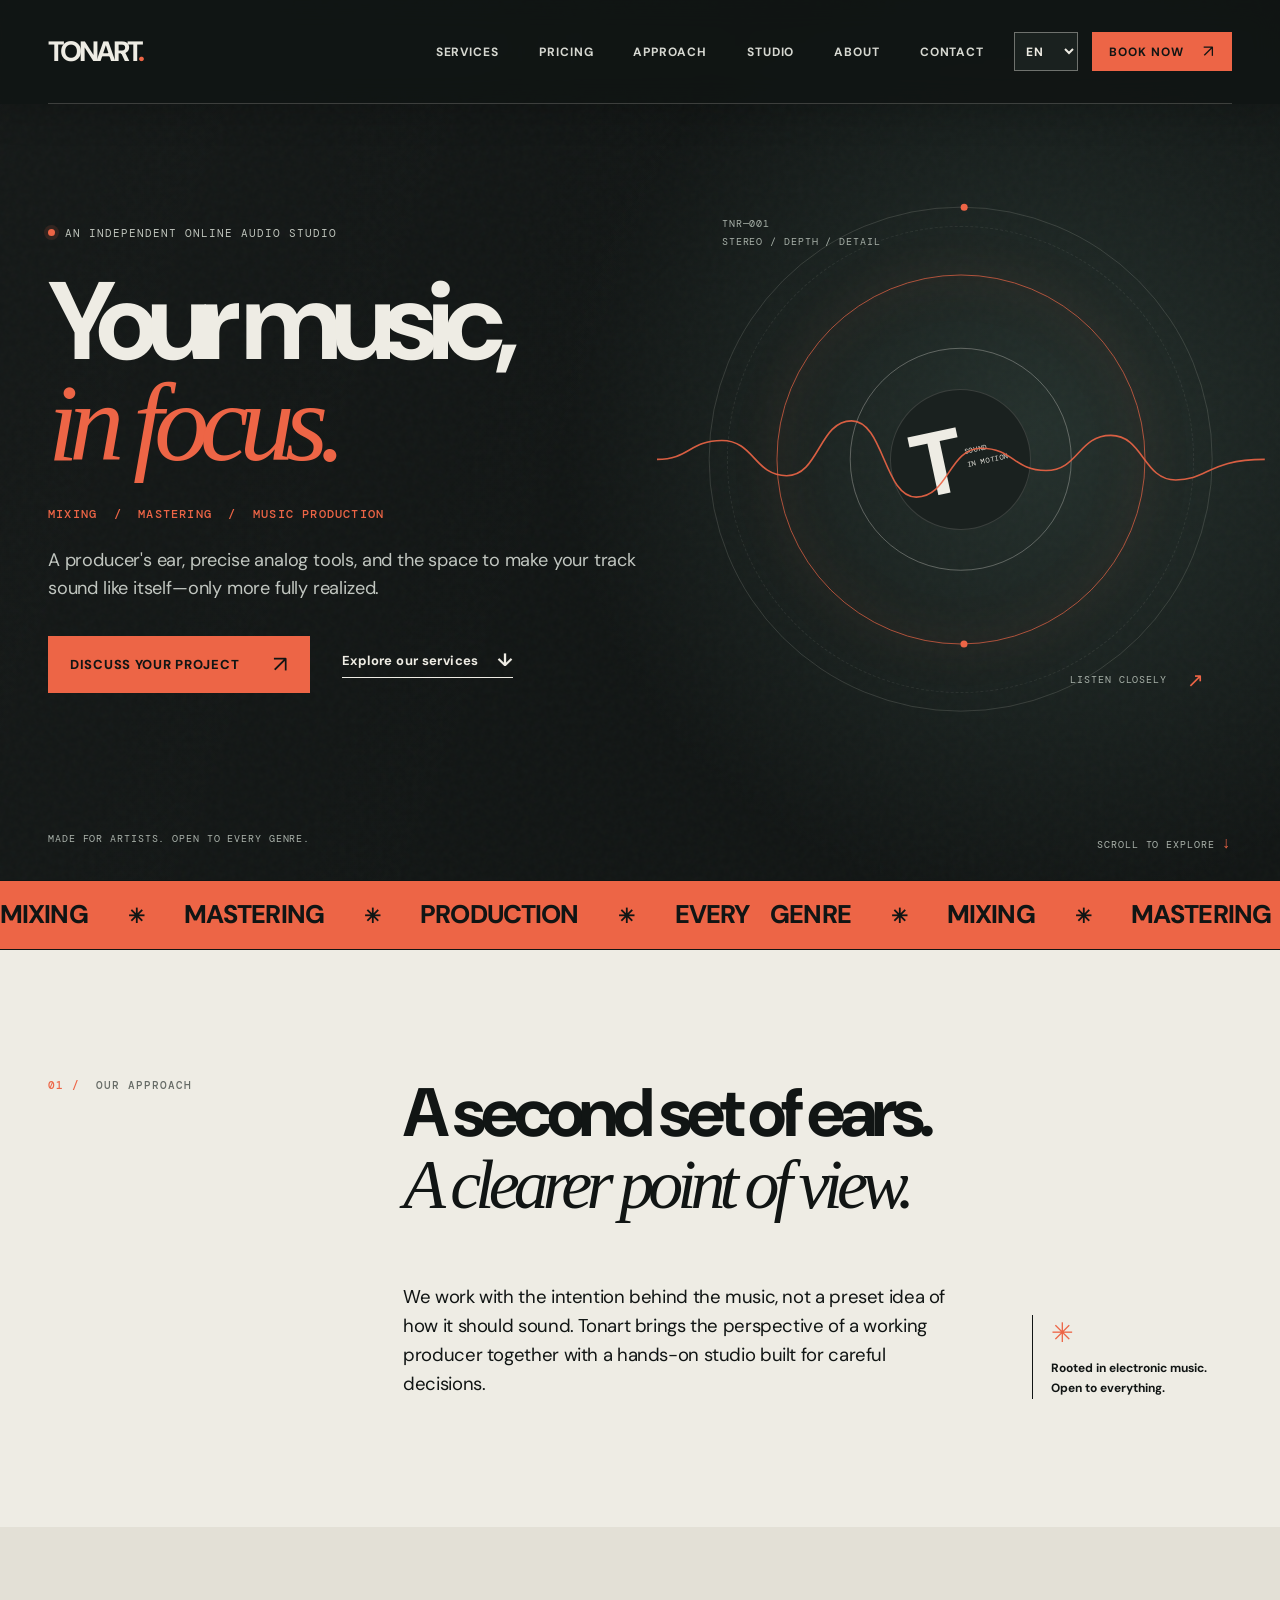
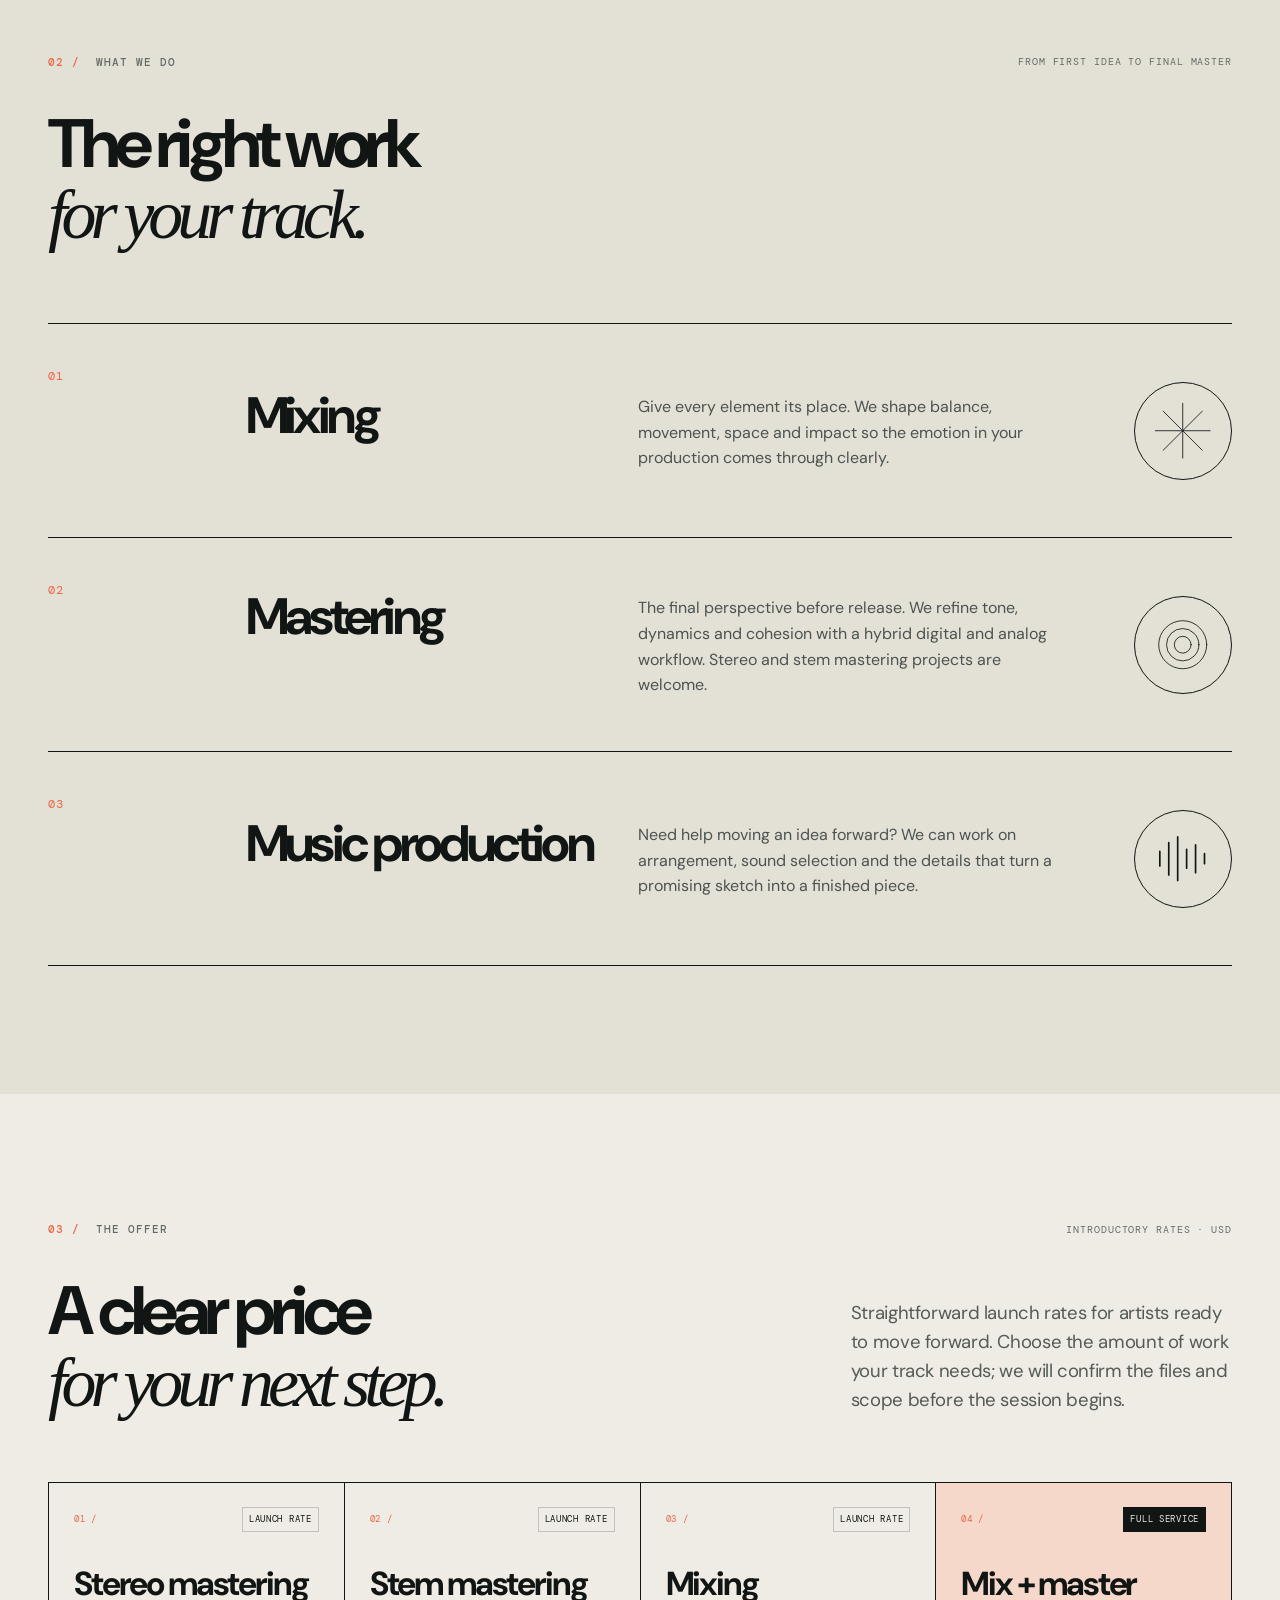
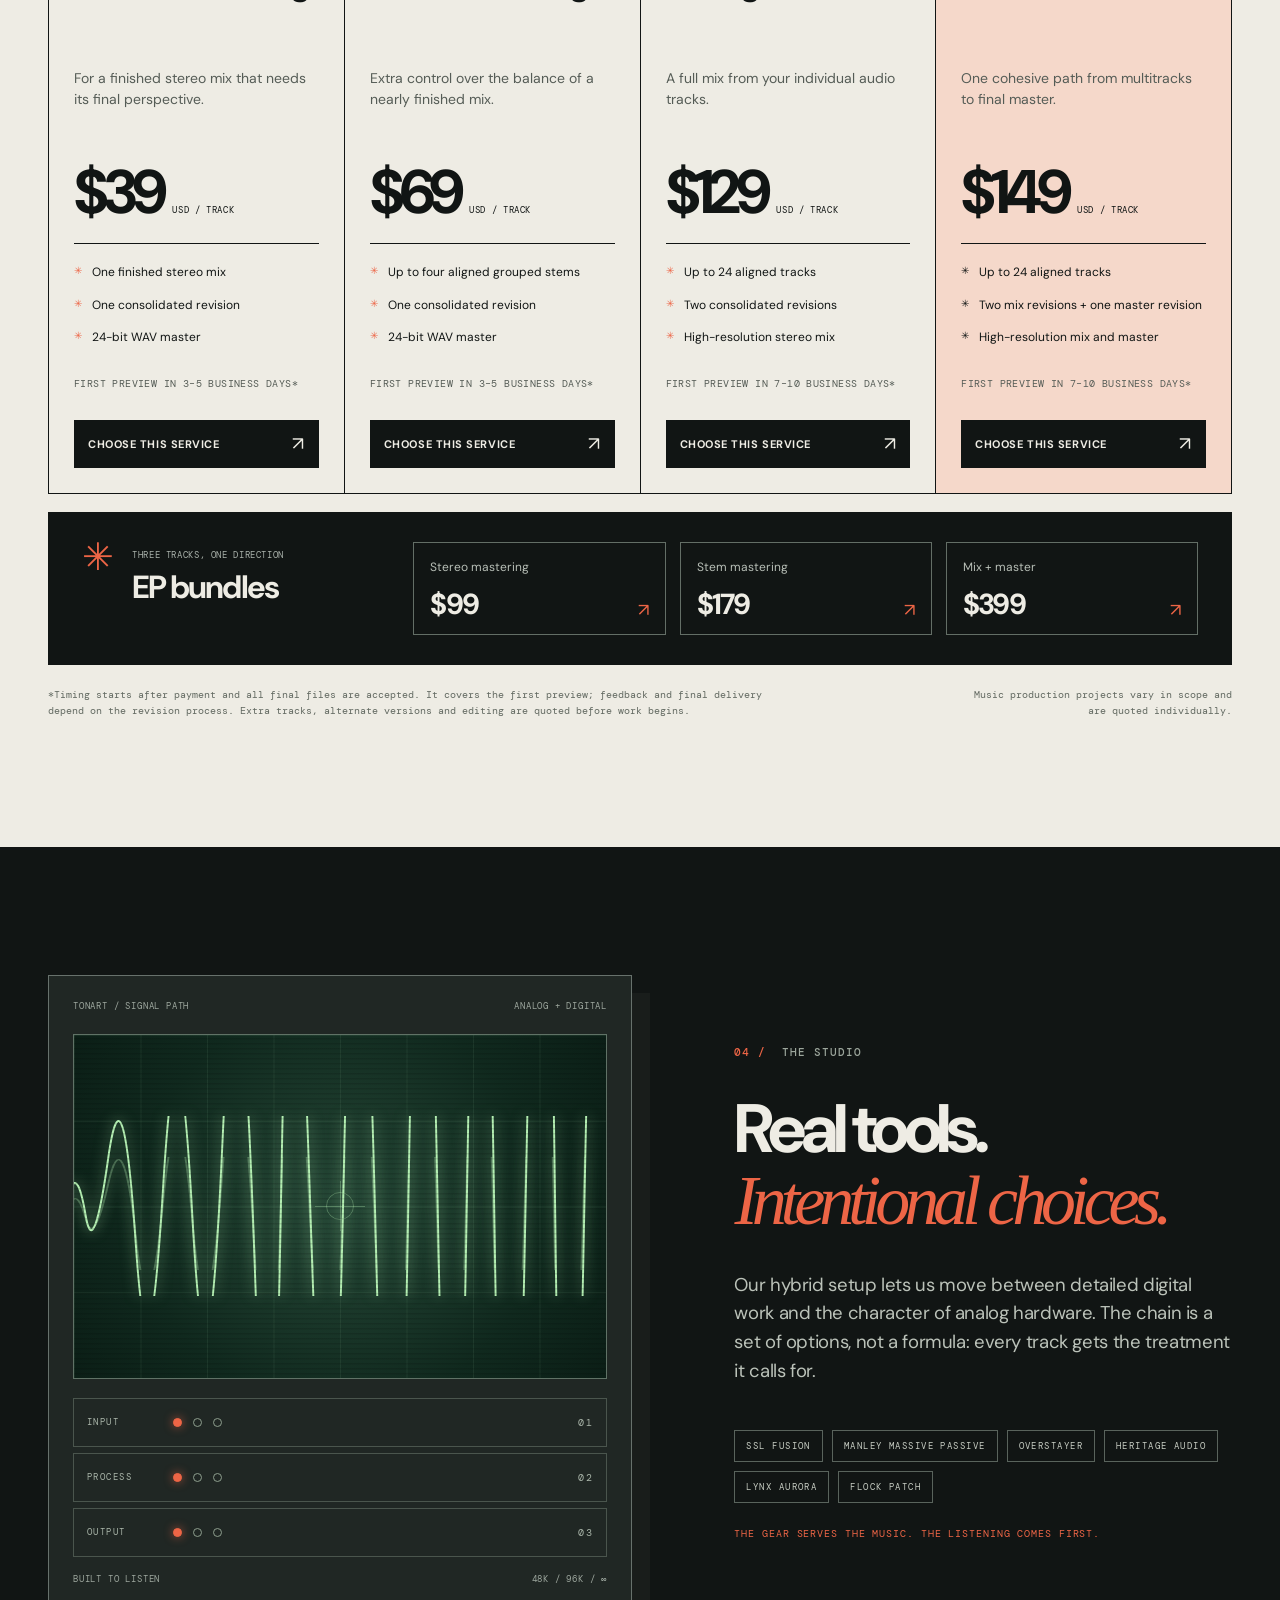
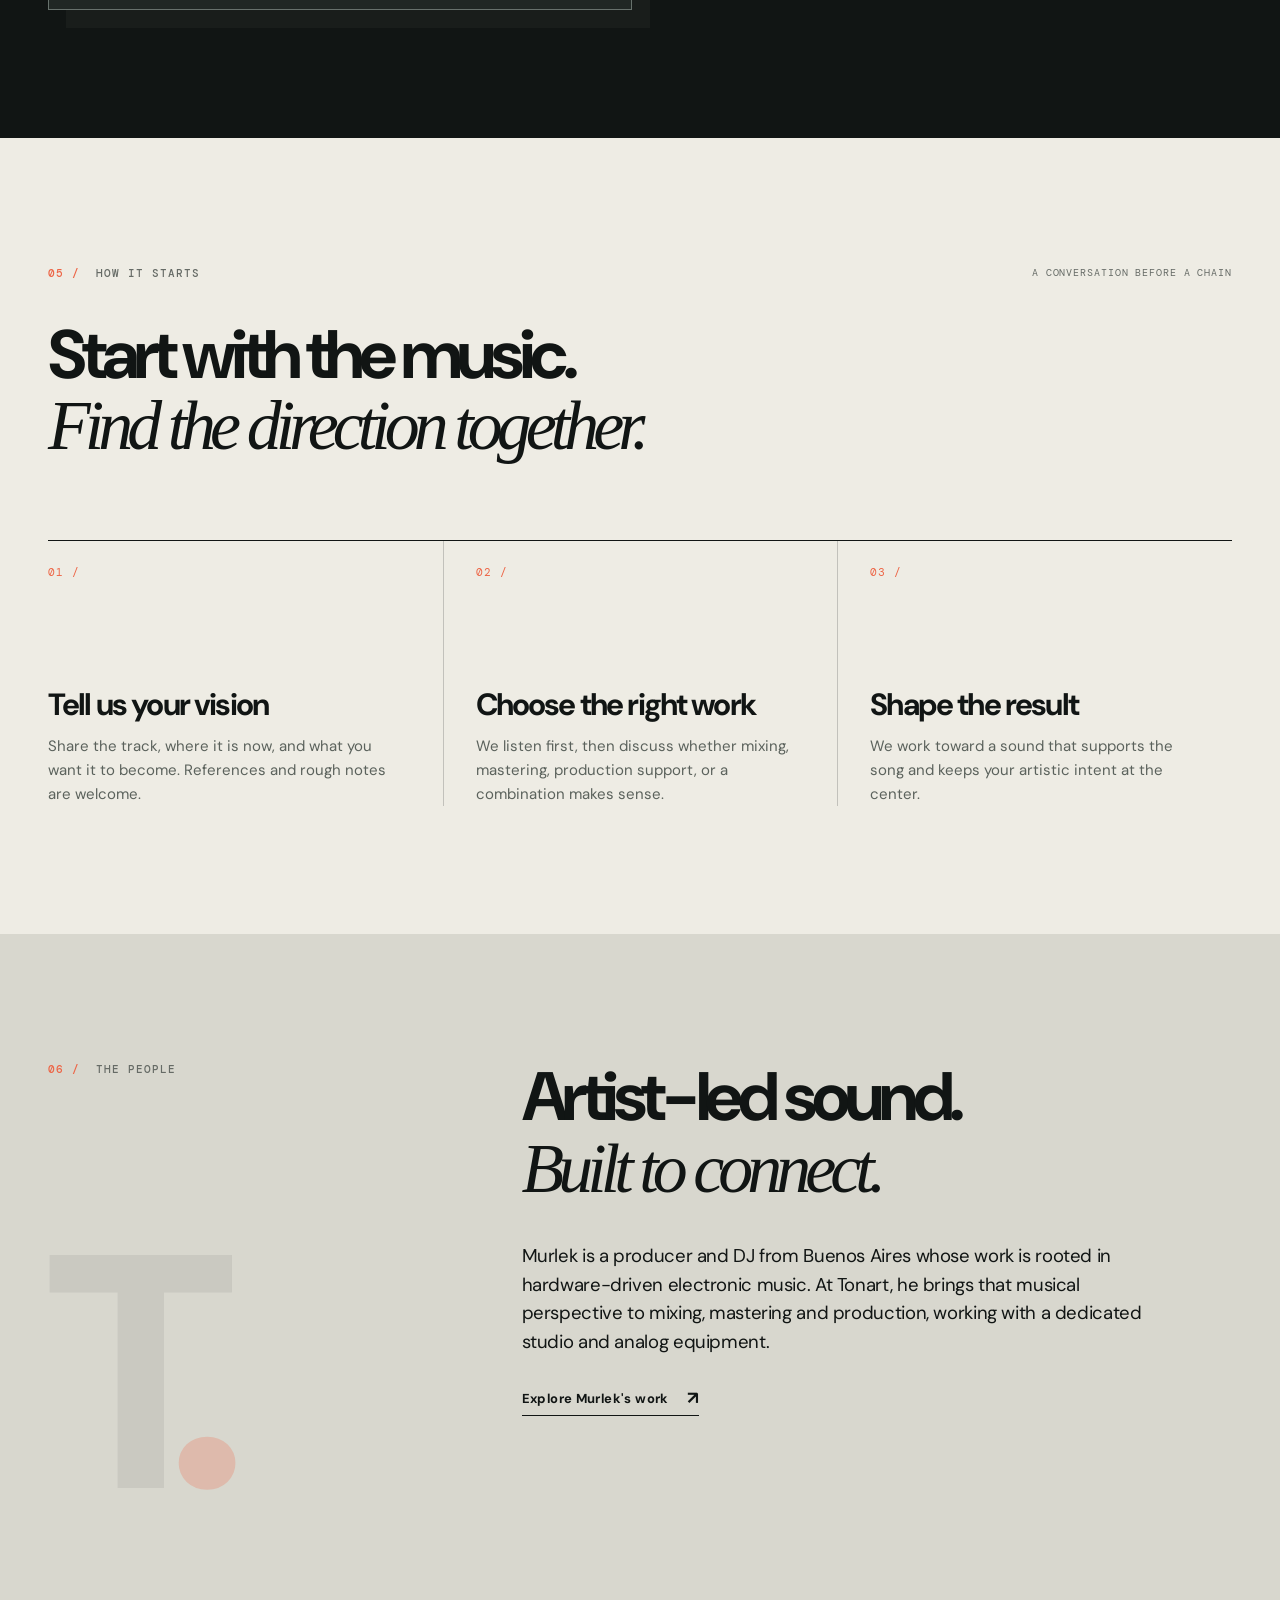
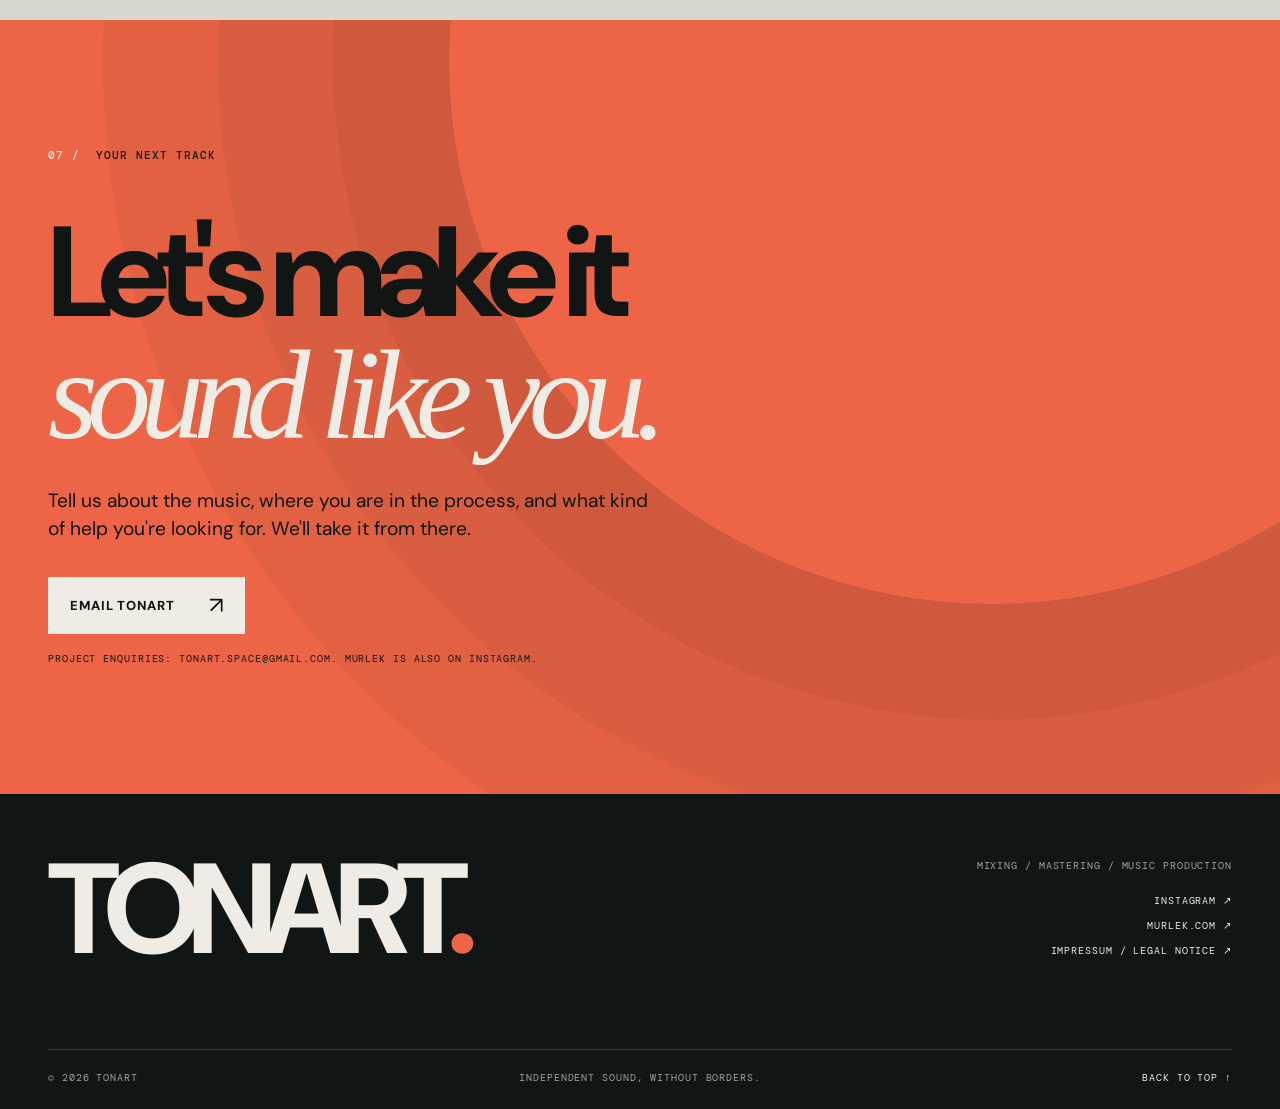
==== commit 8dafaecb: "Keep homepage navigation visible while scrolling" ====
--- a/index.html
+++ b/index.html
@@ -1,5 +1,5 @@
 <!doctype html>
-<html lang="en">
+<html lang="en" class="home-page">
   <head>
     <meta charset="utf-8" />
     <meta name="viewport" content="width=device-width, initial-scale=1" />
@@ -20,8 +20,9 @@
   </head>
   <body>
     <a class="skip-link" href="#main" data-i18n="skip">Skip to content</a>
-
-    <header class="site-header" id="top">
+    <div id="top" aria-hidden="true"></div>
+
+    <header class="site-header">
       <div class="header-inner shell">
         <a class="wordmark" href="#top" aria-label="Tonart home">TONART<span class="wordmark-dot">.</span></a>
         <nav class="site-nav" id="site-nav" aria-label="Primary navigation">
@@ -30,6 +31,8 @@
           <a href="#approach" data-i18n="navApproach">Approach</a>
           <a href="#studio" data-i18n="navStudio">Studio</a>
           <a href="#about" data-i18n="navAbout">About</a>
+          <a href="#contact" data-i18n="navContact">Contact</a>
+          <a class="mobile-book-link" href="#pricing"><span data-i18n="navBookMobile">Pricing &amp; book</span><span aria-hidden="true">↗</span></a>
         </nav>
         <div class="header-actions">
           <select class="language-select" id="language-select" aria-label="Language">
@@ -37,7 +40,7 @@
             <option value="es">ES</option>
             <option value="de">DE</option>
           </select>
-          <a class="header-contact" href="#contact" data-i18n="navContact">Let's talk <span aria-hidden="true">↗</span></a>
+          <a class="header-contact" href="#pricing"><span data-i18n="navBook">Book now</span><span aria-hidden="true">↗</span></a>
           <button class="menu-toggle" id="menu-toggle" type="button" aria-expanded="false" aria-controls="site-nav" aria-label="Open menu">
             <span></span><span></span>
           </button>
--- a/styles.css
+++ b/styles.css
@@ -13,10 +13,12 @@
   --line-light: rgba(238, 236, 228, .2);
   --sans: 'DM Sans', Arial, Helvetica, sans-serif;
   --mono: 'DM Mono', 'SFMono-Regular', Consolas, monospace;
+  --header-height: 104px;
 }
 
 *, *::before, *::after { box-sizing: border-box; }
 html { scroll-behavior: smooth; }
+html.home-page { scroll-padding-top: calc(var(--header-height) + 16px); }
 body { margin: 0; min-width: 320px; background: var(--paper); color: var(--ink); font-family: var(--sans); -webkit-font-smoothing: antialiased; }
 body, button, a, select { -webkit-tap-highlight-color: transparent; }
 button, a, select { touch-action: manipulation; }
@@ -30,7 +32,7 @@
 .skip-link:focus { top: 18px; }
 
 /* Header */
-.site-header { position: absolute; z-index: 30; inset: 0 0 auto; color: var(--paper); }
+.site-header { position: fixed; z-index: 50; inset: 0 0 auto; color: var(--paper); background: rgba(17, 21, 20, .96); box-shadow: 0 12px 30px rgba(0, 0, 0, .15); -webkit-backdrop-filter: blur(14px); backdrop-filter: blur(14px); }
 .header-inner { min-height: 104px; display: flex; align-items: center; justify-content: space-between; gap: 30px; border-bottom: 1px solid var(--line-light); }
 .wordmark, .footer-wordmark { font-size: 28px; line-height: 1; letter-spacing: -.105em; font-weight: 800; white-space: nowrap; }
 .wordmark-dot, .footer-wordmark span { color: var(--orange); }
@@ -38,12 +40,13 @@
 .site-nav a, .header-contact, .language-select { font-size: 12px; font-weight: 700; letter-spacing: .08em; text-transform: uppercase; }
 .site-nav a { color: #d6d8d1; transition: color .2s ease; }
 .site-nav a:hover { color: var(--orange); }
+.site-nav .mobile-book-link { display: none; }
 .header-actions { display: flex; align-items: center; gap: 14px; }
 .language-select { width: 64px; height: 39px; padding: 0 7px; color: var(--paper); color-scheme: dark; border: 1px solid rgba(238,236,228,.4); border-radius: 0; background: var(--ink-soft); cursor: pointer; transition: border-color .2s ease; }
 .language-select:hover { border-color: var(--paper); }
 .header-contact { min-height: 39px; display: inline-flex; gap: 19px; align-items: center; padding: 0 17px; background: var(--orange); color: var(--ink); transition: background .2s ease, transform .2s ease; white-space: nowrap; }
 .header-contact:hover { background: var(--paper); transform: translateY(-2px); }
-.header-contact span { font-size: 17px; font-weight: 400; line-height: 1; }
+.header-contact [aria-hidden="true"] { font-size: 17px; font-weight: 400; line-height: 1; }
 .menu-toggle { display: none; }
 
 /* Hero */
@@ -203,6 +206,7 @@
 .footer-bottom a:hover { color: var(--orange); }
 
 @media (max-width: 1100px) {
+  :root { --header-height: 84px; }
   .shell { width: min(100% - 64px, 1440px); }
   .header-inner { min-height: 84px; }
   .site-nav { gap: 19px; }
@@ -216,15 +220,13 @@
   .signal-display { height: 300px; }
 }
 
-@media (max-width: 780px) {
-  .shell { width: min(100% - 40px, 720px); }
-  .section-pad { padding-block: 85px; }
-  .site-header { z-index: 40; }
-  .header-inner { min-height: 72px; }
-  .wordmark { font-size: 25px; }
-  .site-nav { position: absolute; top: 72px; left: 0; right: 0; display: none; margin: 0; padding: 18px 20px 27px; flex-direction: column; align-items: stretch; gap: 0; border-bottom: 1px solid var(--line-light); background: var(--ink); box-shadow: 0 15px 25px rgba(0,0,0,.2); }
+@media (max-width: 1000px) {
+  .site-nav { position: absolute; top: 100%; left: 0; right: 0; display: none; max-height: calc(100svh - var(--header-height)); overflow-y: auto; margin: 0; padding: 18px 20px 27px; flex-direction: column; align-items: stretch; gap: 0; border-bottom: 1px solid var(--line-light); background: var(--ink); box-shadow: 0 15px 25px rgba(0,0,0,.2); }
   .site-nav.is-open { display: flex; }
   .site-nav a { padding: 15px 0; border-bottom: 1px solid var(--line-light); font-size: 14px; }
+  .site-nav .mobile-book-link { display: flex; align-items: center; justify-content: space-between; margin-top: 18px; padding: 15px 16px; border: 0; background: var(--orange); color: var(--ink); font-size: 12px; font-weight: 800; }
+  .site-nav .mobile-book-link:hover { background: var(--paper); color: var(--ink); }
+  .site-nav .mobile-book-link span:last-child { font-size: 18px; line-height: 1; }
   .header-actions { gap: 9px; }
   .header-contact { min-height: 35px; padding-inline: 10px; gap: 9px; font-size: 10px; }
   .language-select { width: 60px; height: 35px; }
@@ -232,6 +234,14 @@
   .menu-toggle span { width: 17px; height: 1px; background: var(--paper); transition: transform .2s ease; }
   .menu-toggle.is-open span:first-child { transform: translateY(3px) rotate(45deg); }
   .menu-toggle.is-open span:last-child { transform: translateY(-3px) rotate(-45deg); }
+}
+
+@media (max-width: 780px) {
+  :root { --header-height: 72px; }
+  .shell { width: min(100% - 40px, 720px); }
+  .section-pad { padding-block: 85px; }
+  .header-inner { min-height: 72px; }
+  .wordmark { font-size: 25px; }
   .hero, .hero-layout { min-height: auto; }
   .hero-layout { display: block; padding-top: 165px; padding-bottom: 80px; }
   .hero-copy { padding: 0; }
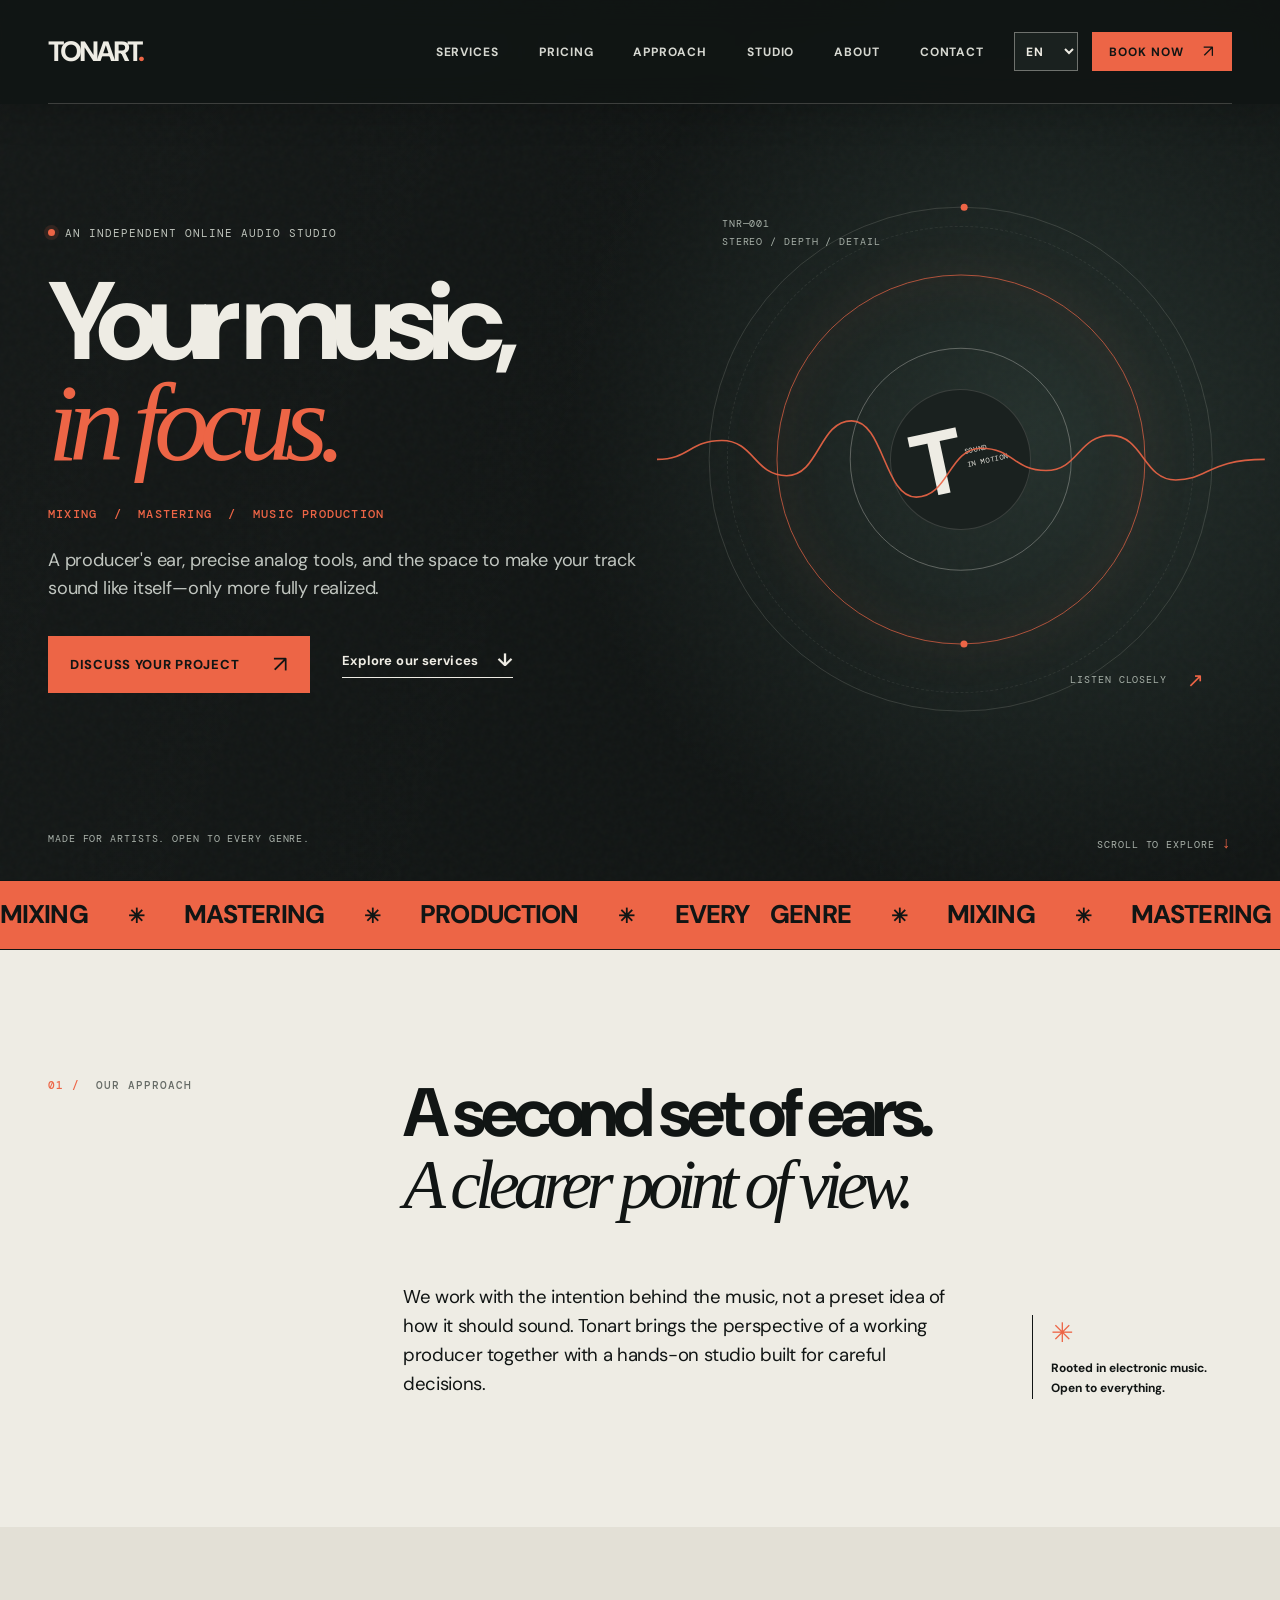
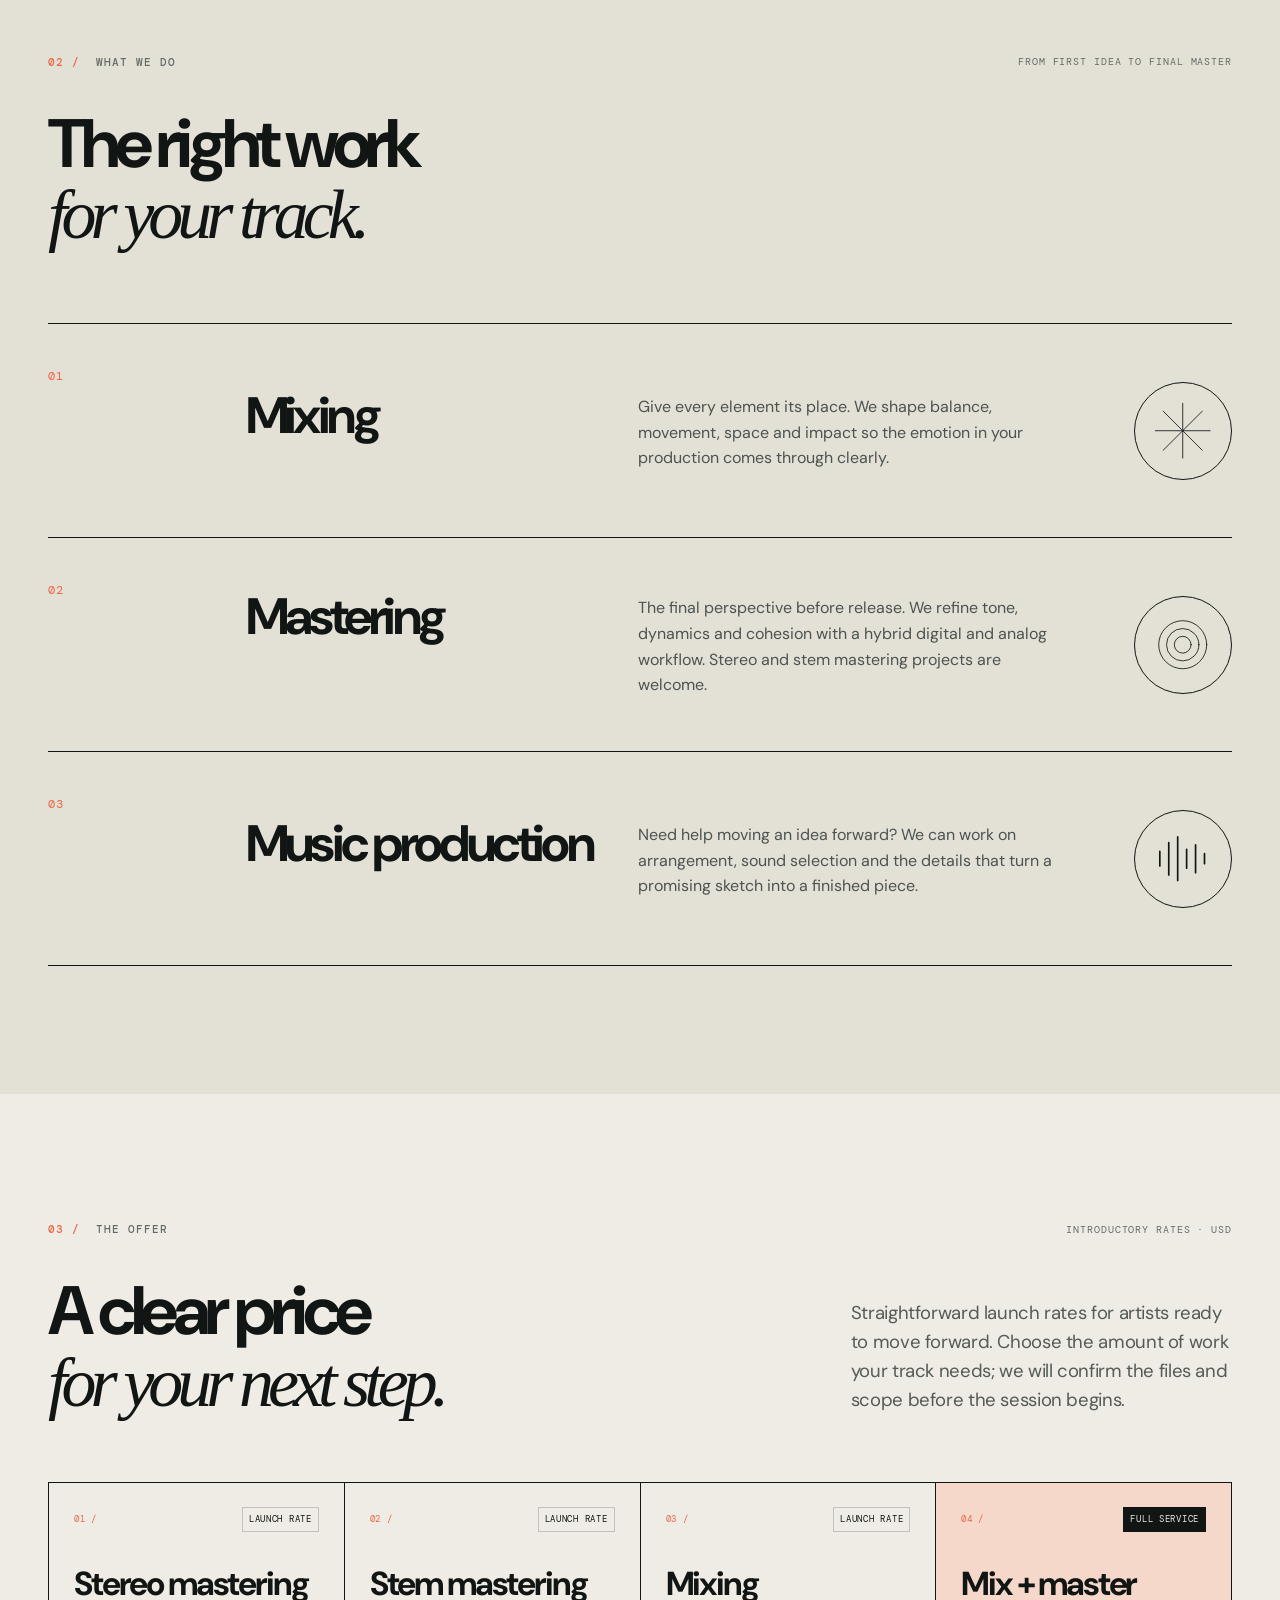
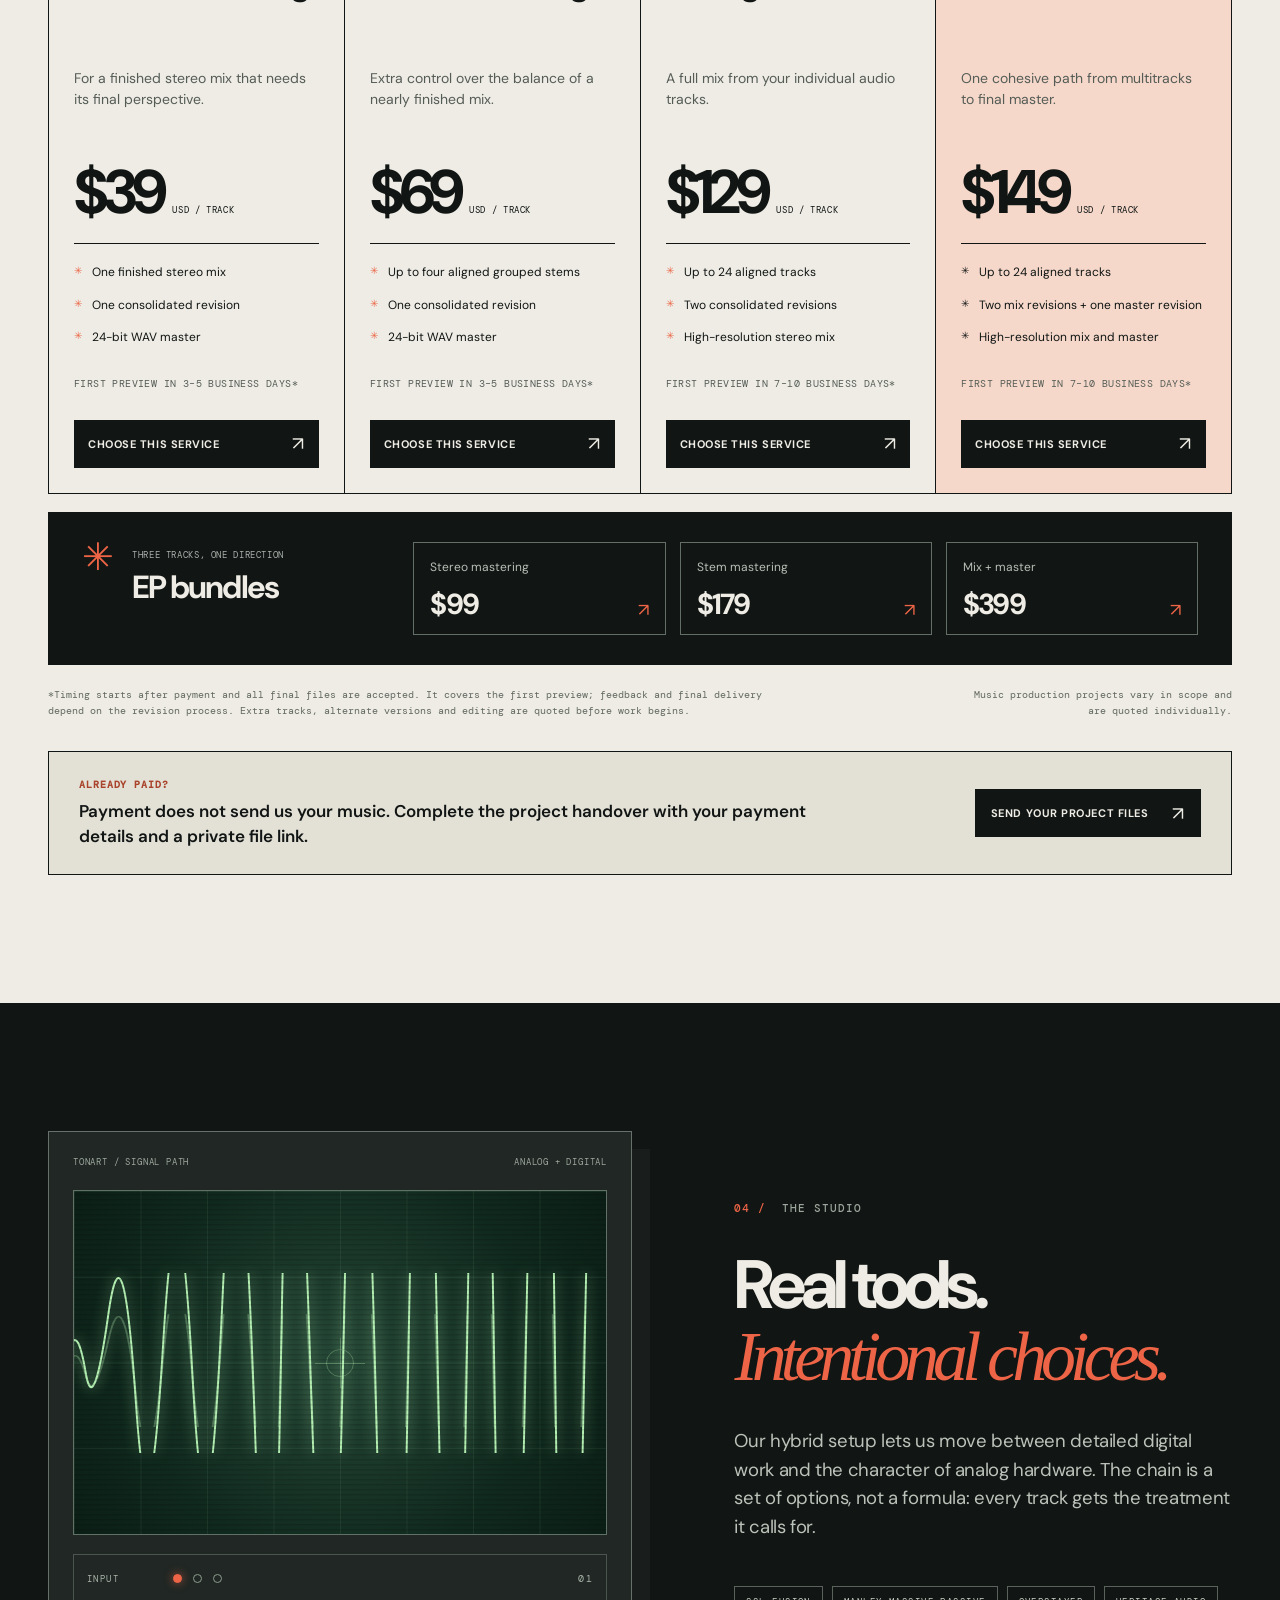
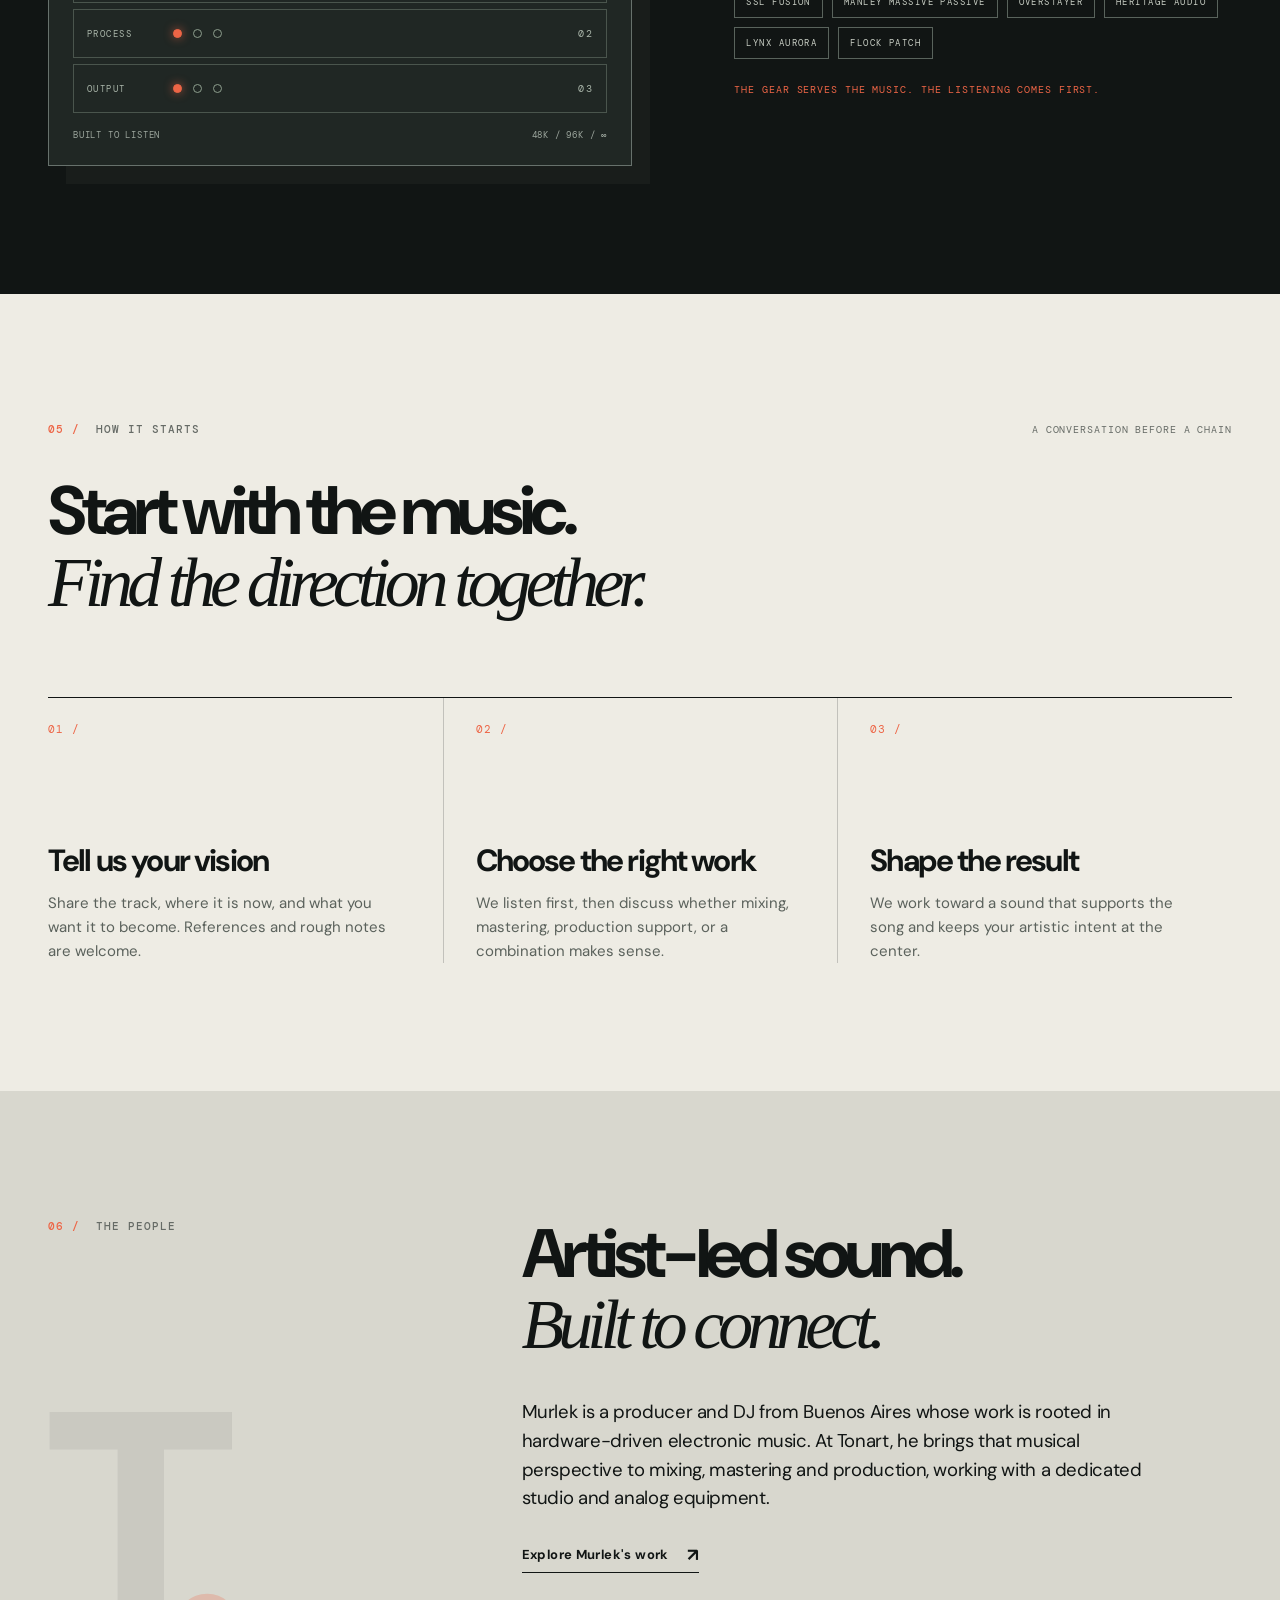
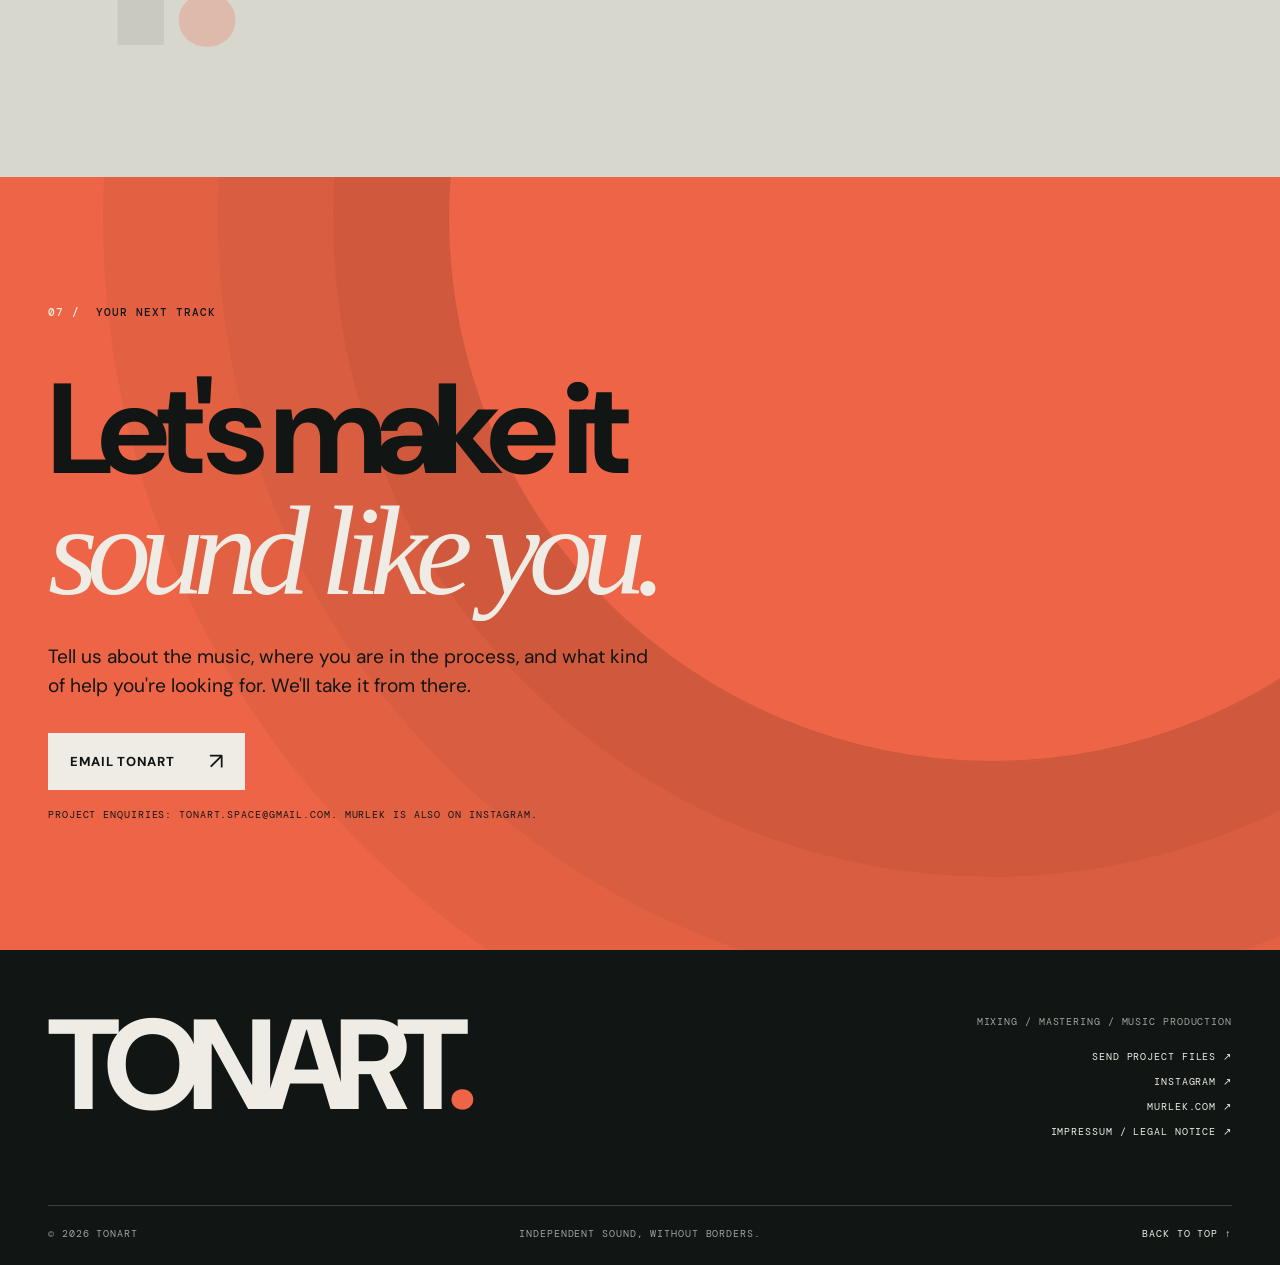
==== commit b96f4623: "Add post-payment project handover flow" ====
--- a/index.html
+++ b/index.html
@@ -172,6 +172,10 @@
             </div>
           </div>
           <div class="pricing-footnotes"><p data-i18n="pricingFinePrint">*Timing starts after payment and all final files are accepted. It covers the first preview; feedback and final delivery depend on the revision process. Extra tracks, alternate versions and editing are quoted before work begins.</p><p data-i18n="pricingProductionNote">Music production projects vary in scope and are quoted individually.</p></div>
+          <div class="pricing-handover">
+            <div><span data-i18n="handoverEyebrow">ALREADY PAID?</span><p data-i18n="handoverPrompt">Payment does not send us your music. Complete the project handover with your payment details and a private file link.</p></div>
+            <a href="handover.html"><span data-i18n="handoverLink">Send your project files</span><span aria-hidden="true">↗</span></a>
+          </div>
         </div>
       </section>
 
@@ -223,6 +227,6 @@
       </section>
     </main>
 
-    <footer class="site-footer"><div class="shell footer-top"><a class="footer-wordmark" href="#top">TONART<span>.</span></a><div class="footer-right"><p data-i18n="footerTagline">MIXING / MASTERING / MUSIC PRODUCTION</p><a href="https://www.instagram.com/murlek.mrlk/" target="_blank" rel="noopener noreferrer">INSTAGRAM ↗</a><a href="https://www.murlek.com/" target="_blank" rel="noopener noreferrer">MURLEK.COM ↗</a><a href="impressum.html" data-i18n="footerLegal">IMPRESSUM / LEGAL NOTICE ↗</a></div></div><div class="shell footer-bottom"><span>© <span id="year">2026</span> TONART</span><span data-i18n="footerBottom">Independent sound, without borders.</span><a href="#top" data-i18n="backTop">BACK TO TOP ↑</a></div></footer>
+    <footer class="site-footer"><div class="shell footer-top"><a class="footer-wordmark" href="#top">TONART<span>.</span></a><div class="footer-right"><p data-i18n="footerTagline">MIXING / MASTERING / MUSIC PRODUCTION</p><a href="handover.html" data-i18n="footerHandover">SEND PROJECT FILES ↗</a><a href="https://www.instagram.com/murlek.mrlk/" target="_blank" rel="noopener noreferrer">INSTAGRAM ↗</a><a href="https://www.murlek.com/" target="_blank" rel="noopener noreferrer">MURLEK.COM ↗</a><a href="impressum.html" data-i18n="footerLegal">IMPRESSUM / LEGAL NOTICE ↗</a></div></div><div class="shell footer-bottom"><span>© <span id="year">2026</span> TONART</span><span data-i18n="footerBottom">Independent sound, without borders.</span><a href="#top" data-i18n="backTop">BACK TO TOP ↑</a></div></footer>
   </body>
 </html>
--- a/styles.css
+++ b/styles.css
@@ -364,6 +364,13 @@
 .pricing-footnotes p { margin: 0; }
 .pricing-footnotes p:first-child { max-width: 740px; }
 .pricing-footnotes p:last-child { max-width: 280px; text-align: right; }
+.pricing-handover { display: flex; align-items: center; justify-content: space-between; gap: 28px; margin-top: 32px; padding: 26px 30px; border: 1px solid var(--ink); background: var(--paper-deep); }
+.pricing-handover > div { max-width: 730px; }
+.pricing-handover > div > span { display: block; margin-bottom: 8px; color: #a9432b; font-family: var(--mono); font-size: 10px; font-weight: 700; letter-spacing: .09em; }
+.pricing-handover p { margin: 0; font-size: 17px; font-weight: 600; line-height: 1.45; }
+.pricing-handover a { display: inline-flex; min-height: 48px; flex: 0 0 auto; align-items: center; justify-content: space-between; gap: 24px; padding: 0 16px; background: var(--ink); color: var(--paper); font-size: 11px; font-weight: 700; letter-spacing: .05em; text-transform: uppercase; transition: background .2s ease; }
+.pricing-handover a:hover { background: #a9432b; }
+.pricing-handover a [aria-hidden="true"] { font-size: 19px; font-weight: 400; }
 
 @media (max-width: 1180px) {
   .price-card { padding-inline: 18px; }
@@ -397,4 +404,7 @@
   .bundle-options a { min-height: 76px; }
   .pricing-footnotes { display: block; }
   .pricing-footnotes p:last-child { max-width: none; margin-top: 12px; text-align: left; }
-}
+  .pricing-handover { align-items: stretch; flex-direction: column; gap: 18px; padding: 24px 22px; }
+  .pricing-handover p { font-size: 15px; }
+  .pricing-handover a { width: 100%; }
+}
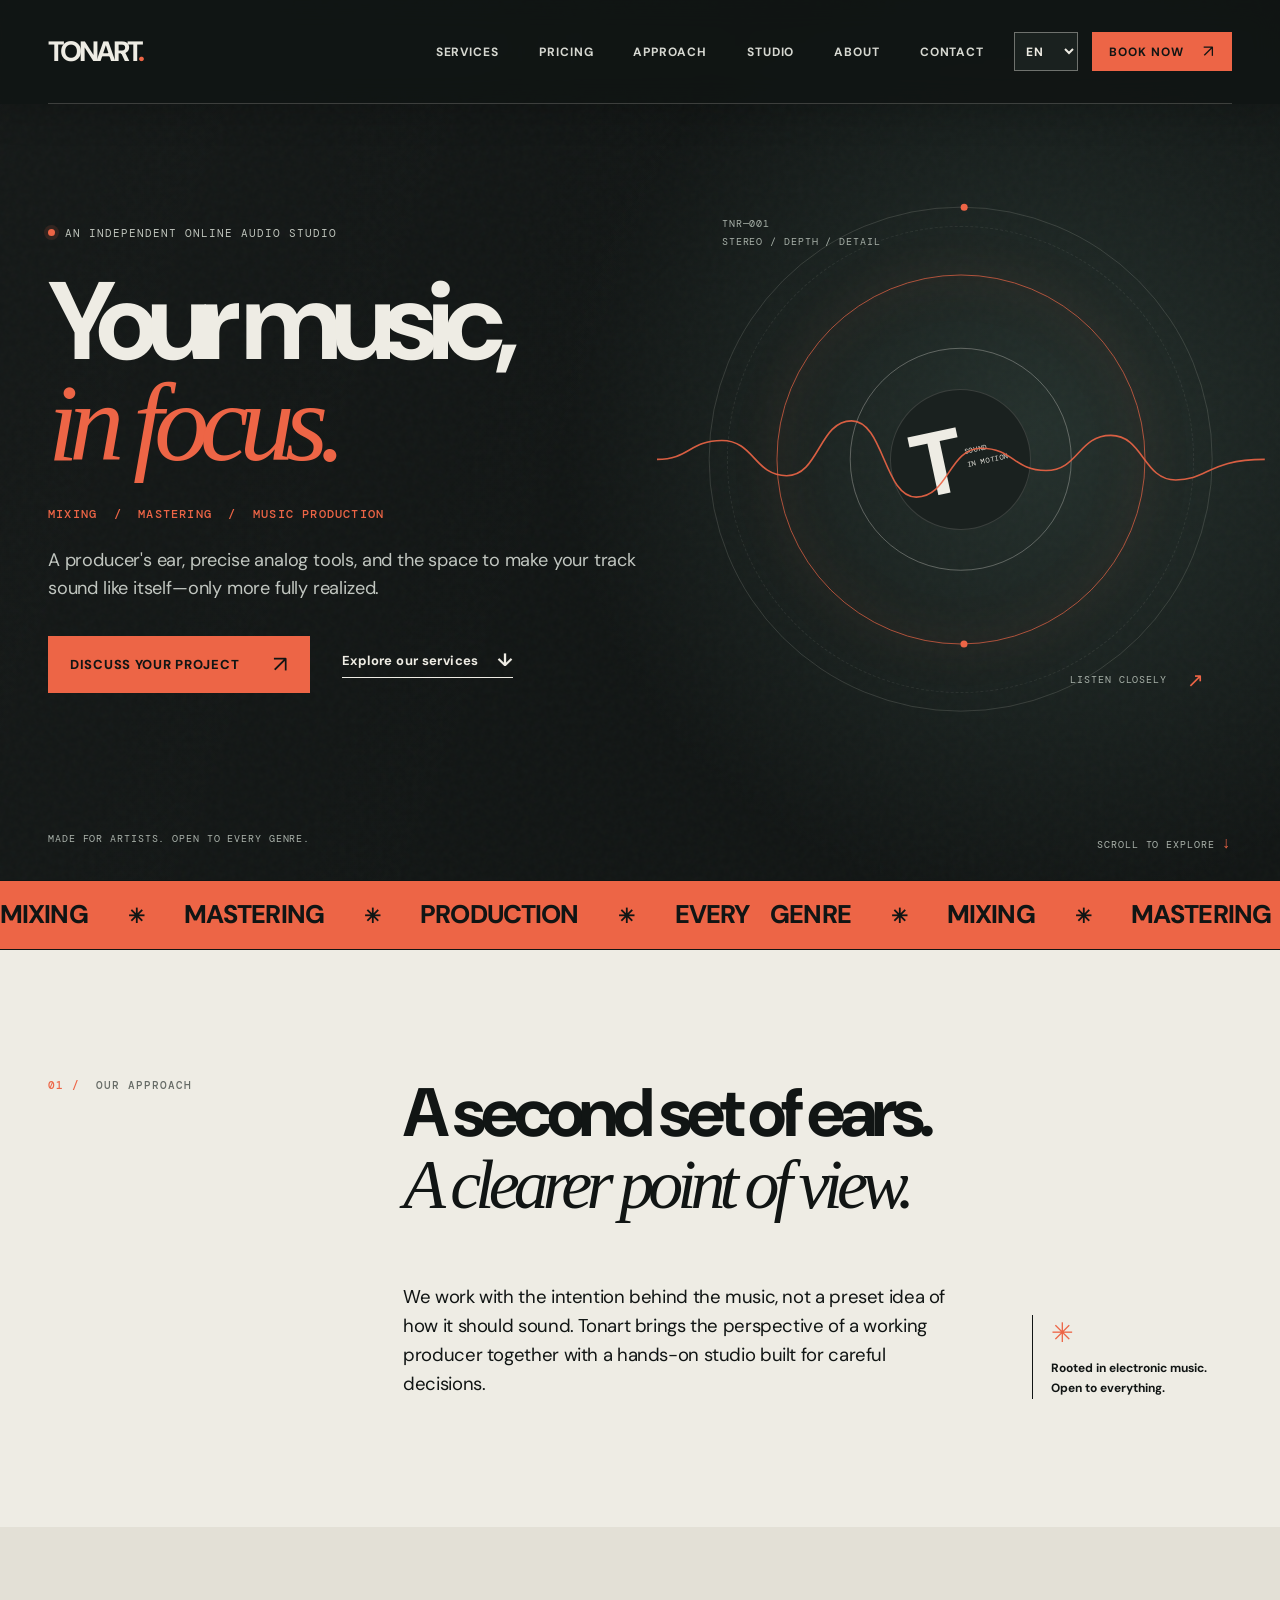
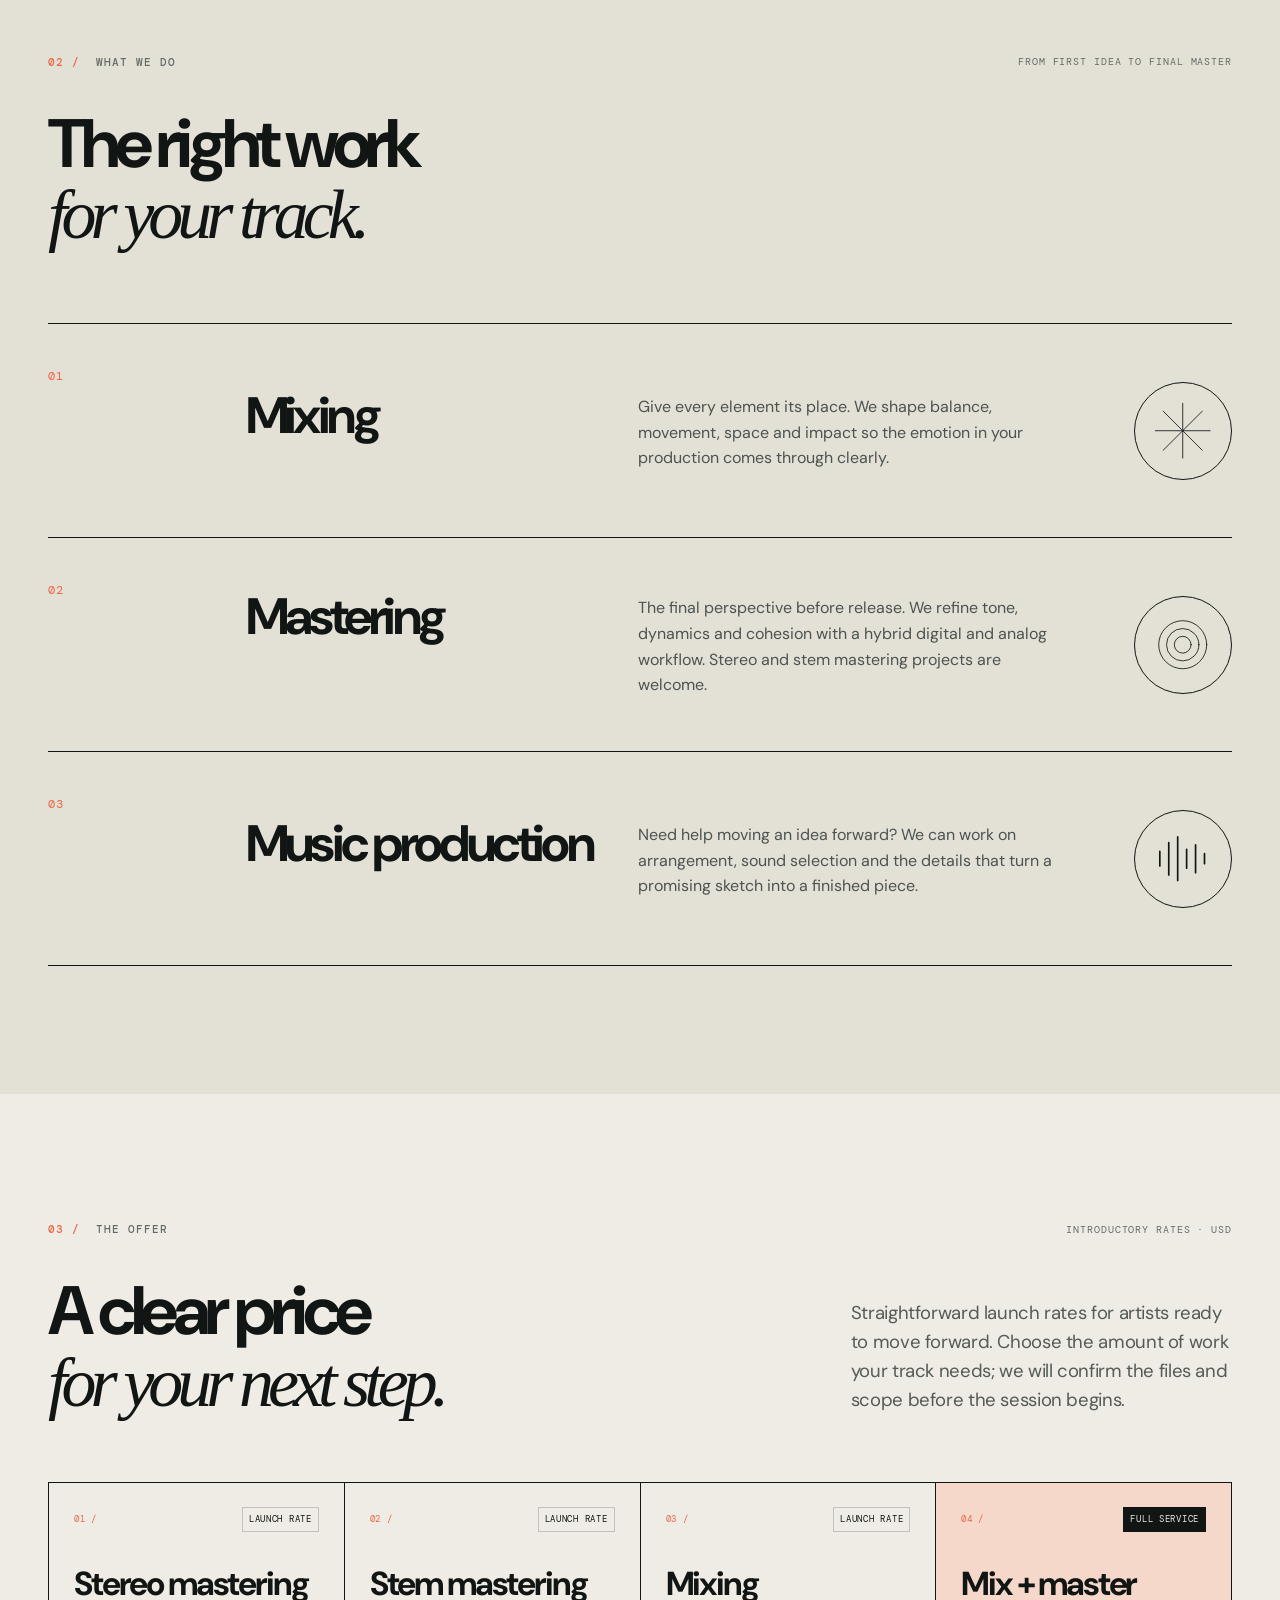
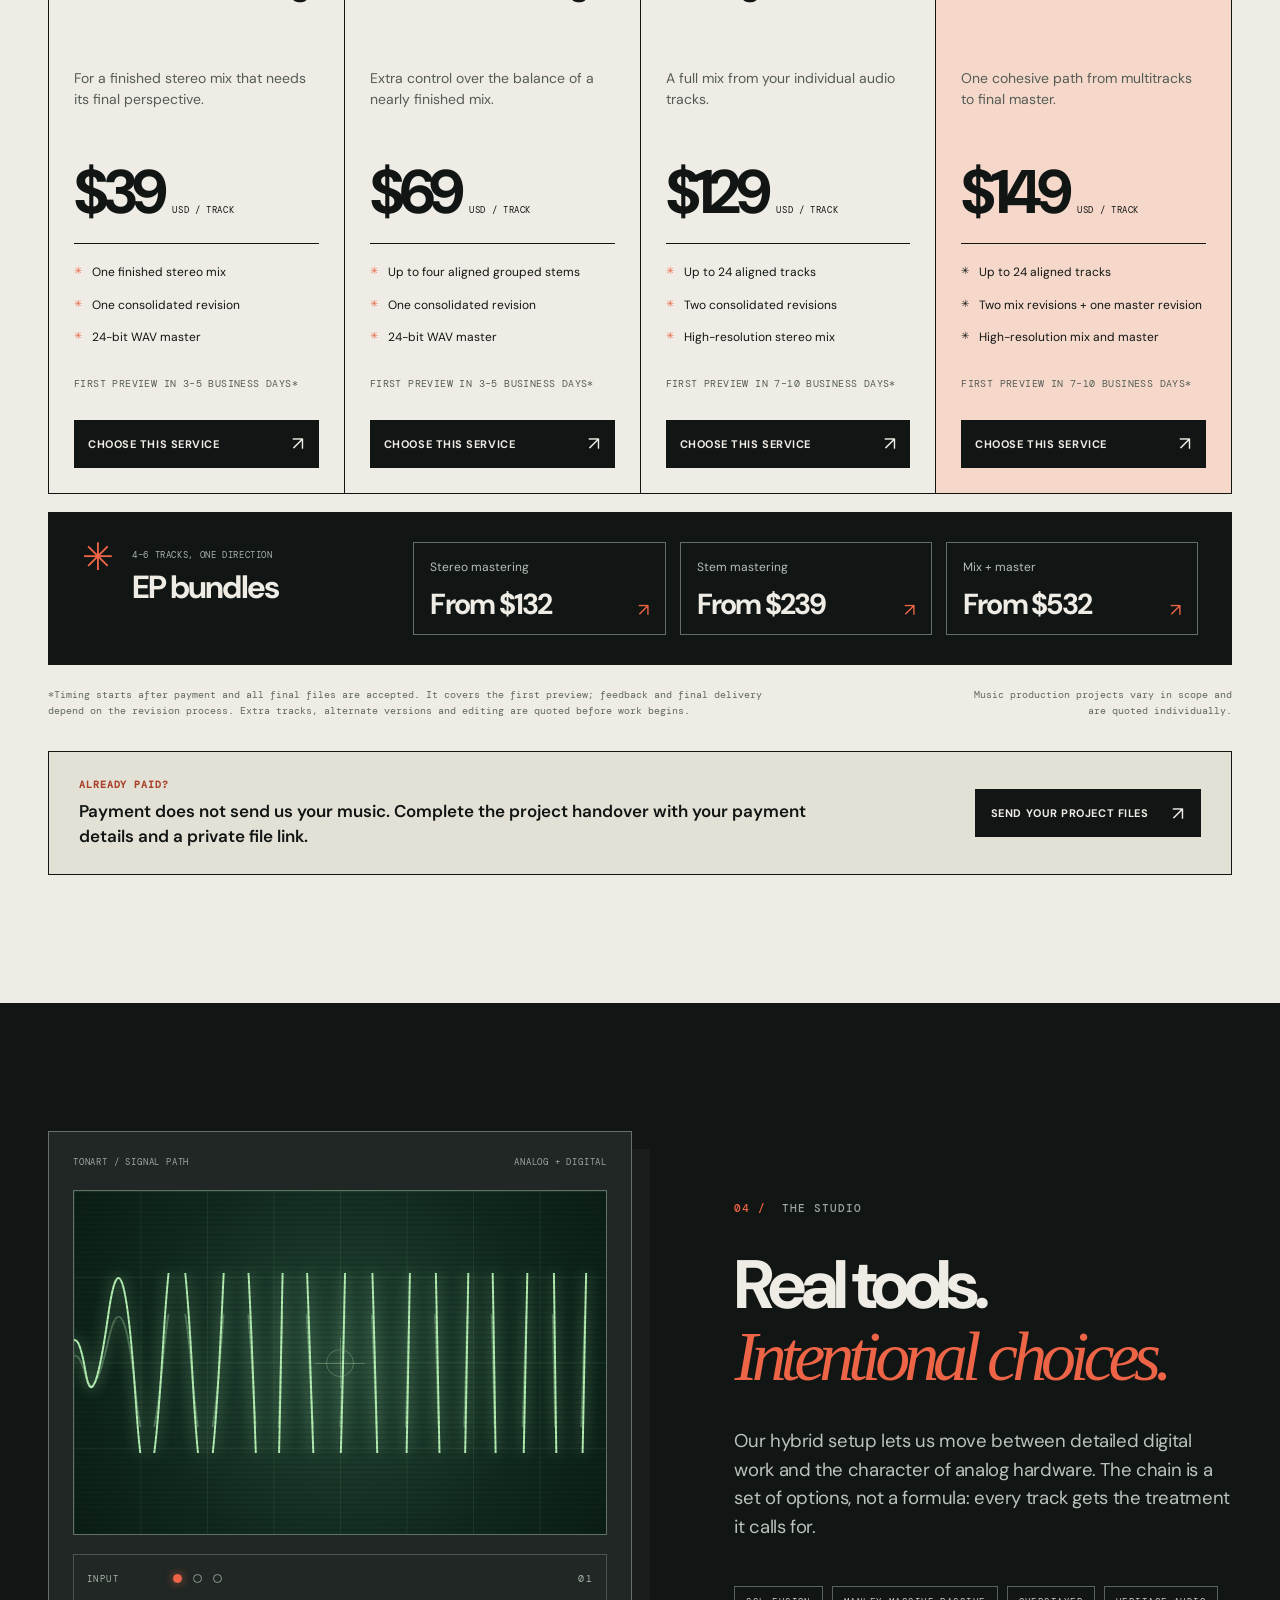
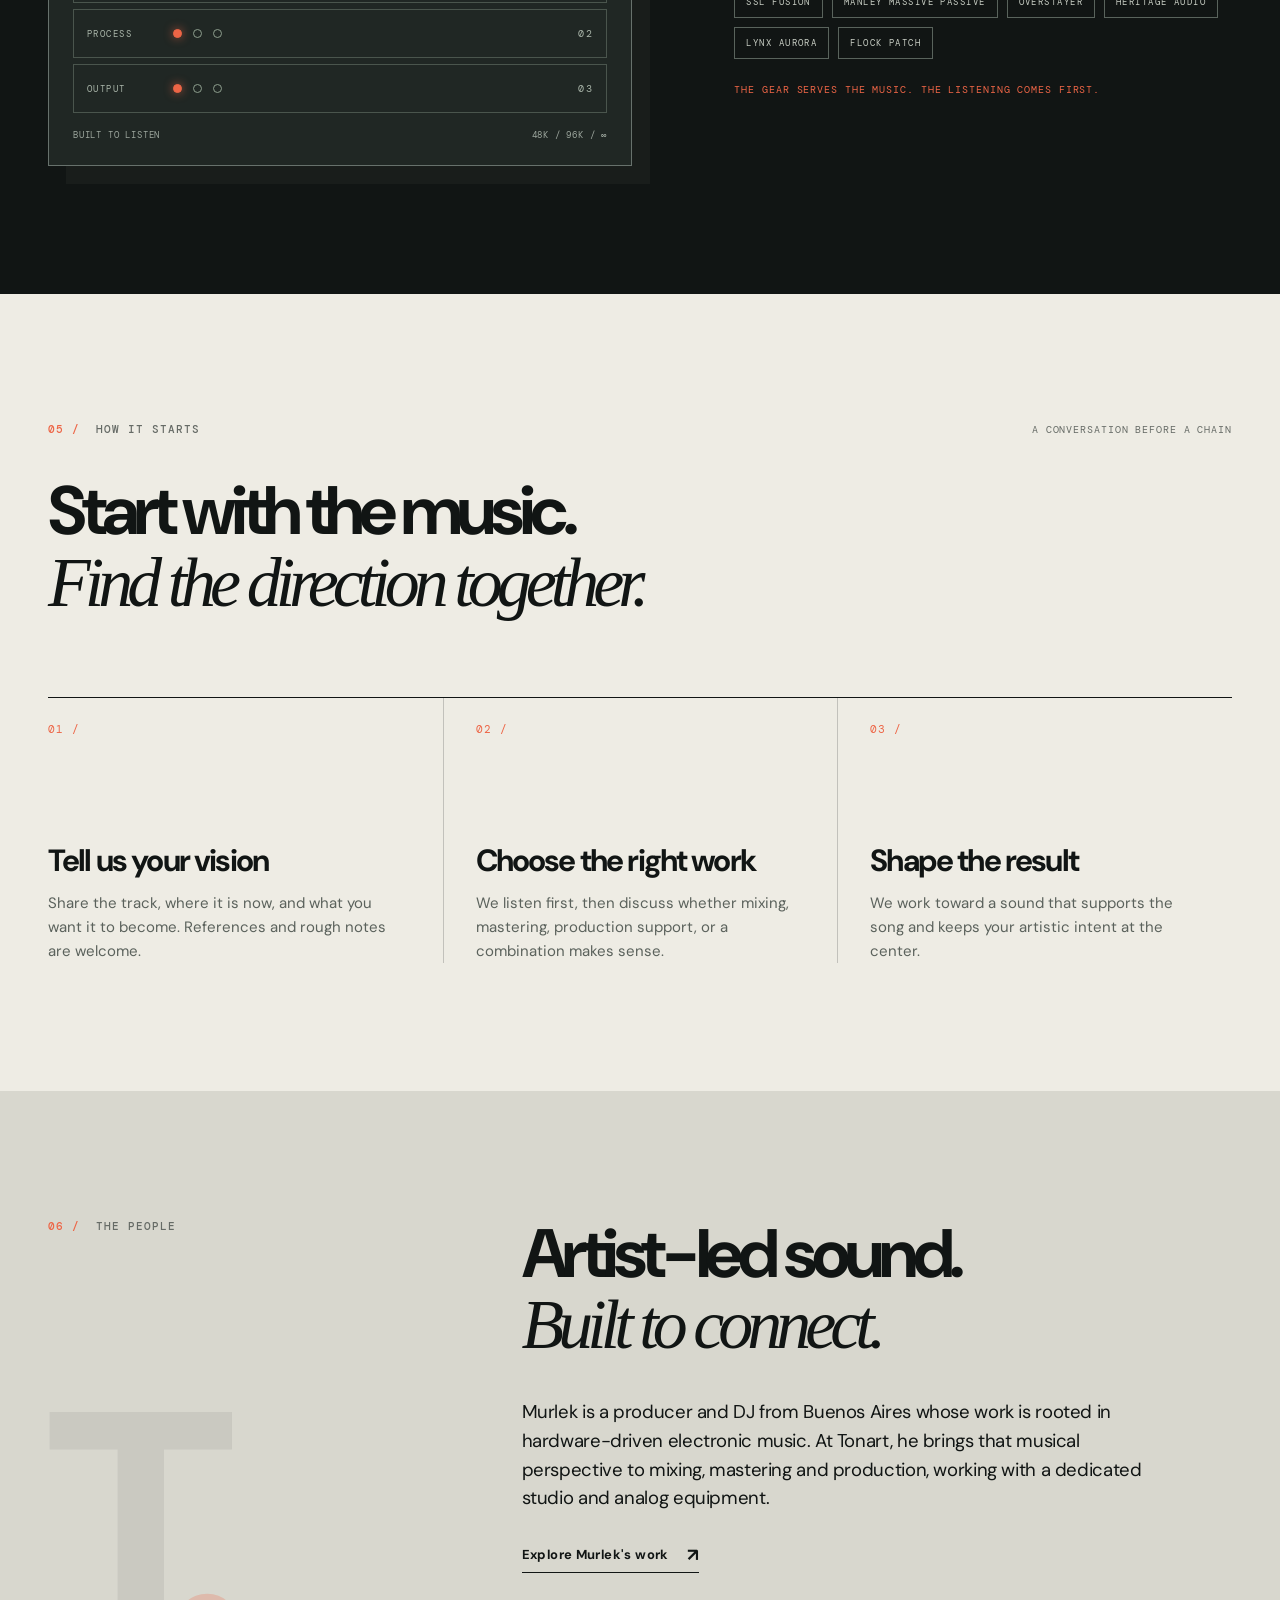
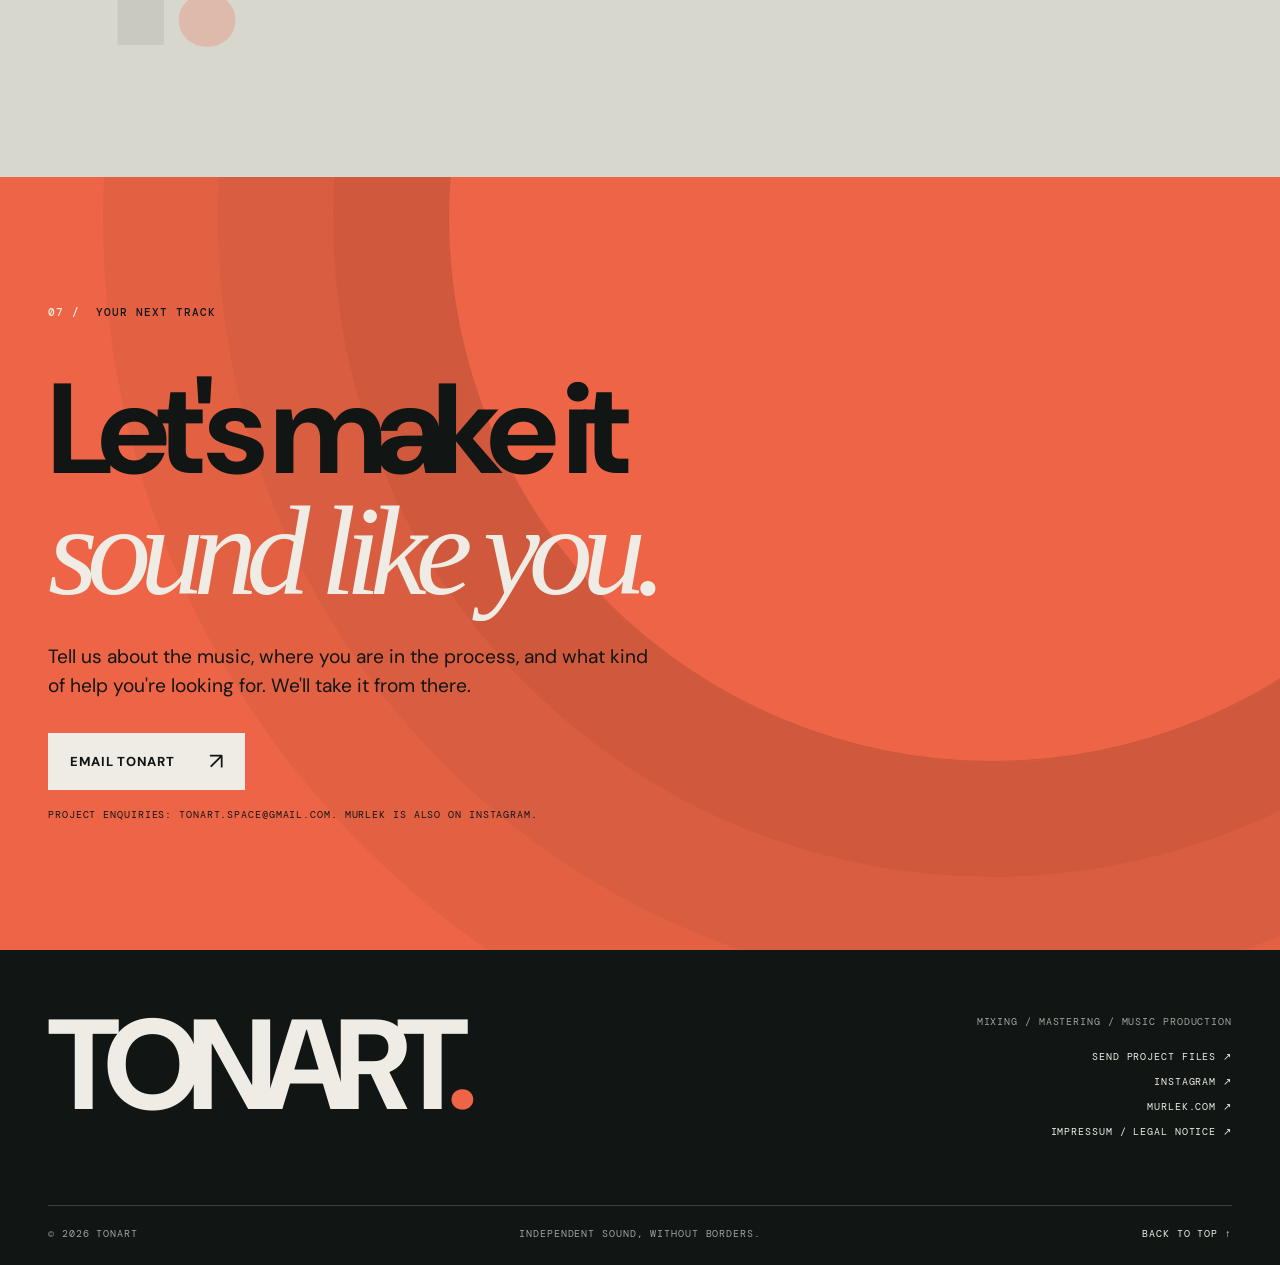
==== commit a5b93129: "Price EP bundles for four to six tracks" ====
--- a/index.html
+++ b/index.html
@@ -164,11 +164,11 @@
             </article>
           </div>
           <div class="bundle-panel">
-            <div class="bundle-heading"><span class="bundle-symbol" aria-hidden="true">✳</span><div><span class="bundle-overline" data-i18n="bundleOverline">THREE TRACKS, ONE DIRECTION</span><h3 data-i18n="bundleTitle">EP bundles</h3></div></div>
+            <div class="bundle-heading"><span class="bundle-symbol" aria-hidden="true">✳</span><div><span class="bundle-overline" data-i18n="bundleOverline">4–6 TRACKS, ONE DIRECTION</span><h3 data-i18n="bundleTitle">EP bundles</h3></div></div>
             <div class="bundle-options">
-              <a href="booking.html?service=ep-stereo"><span data-i18n="bundleStereo">Stereo mastering</span><strong>$99</strong><span aria-hidden="true">↗</span></a>
-              <a href="booking.html?service=ep-stem"><span data-i18n="bundleStem">Stem mastering</span><strong>$179</strong><span aria-hidden="true">↗</span></a>
-              <a href="booking.html?service=ep-mixmaster"><span data-i18n="bundleMixMaster">Mix + master</span><strong>$399</strong><span aria-hidden="true">↗</span></a>
+              <a href="booking.html?service=ep-stereo"><span data-i18n="bundleStereo">Stereo mastering</span><strong data-i18n="bundleStereoPrice">From $132</strong><span aria-hidden="true">↗</span></a>
+              <a href="booking.html?service=ep-stem"><span data-i18n="bundleStem">Stem mastering</span><strong data-i18n="bundleStemPrice">From $239</strong><span aria-hidden="true">↗</span></a>
+              <a href="booking.html?service=ep-mixmaster"><span data-i18n="bundleMixMaster">Mix + master</span><strong data-i18n="bundleMixMasterPrice">From $532</strong><span aria-hidden="true">↗</span></a>
             </div>
           </div>
           <div class="pricing-footnotes"><p data-i18n="pricingFinePrint">*Timing starts after payment and all final files are accepted. It covers the first preview; feedback and final delivery depend on the revision process. Extra tracks, alternate versions and editing are quoted before work begins.</p><p data-i18n="pricingProductionNote">Music production projects vary in scope and are quoted individually.</p></div>
